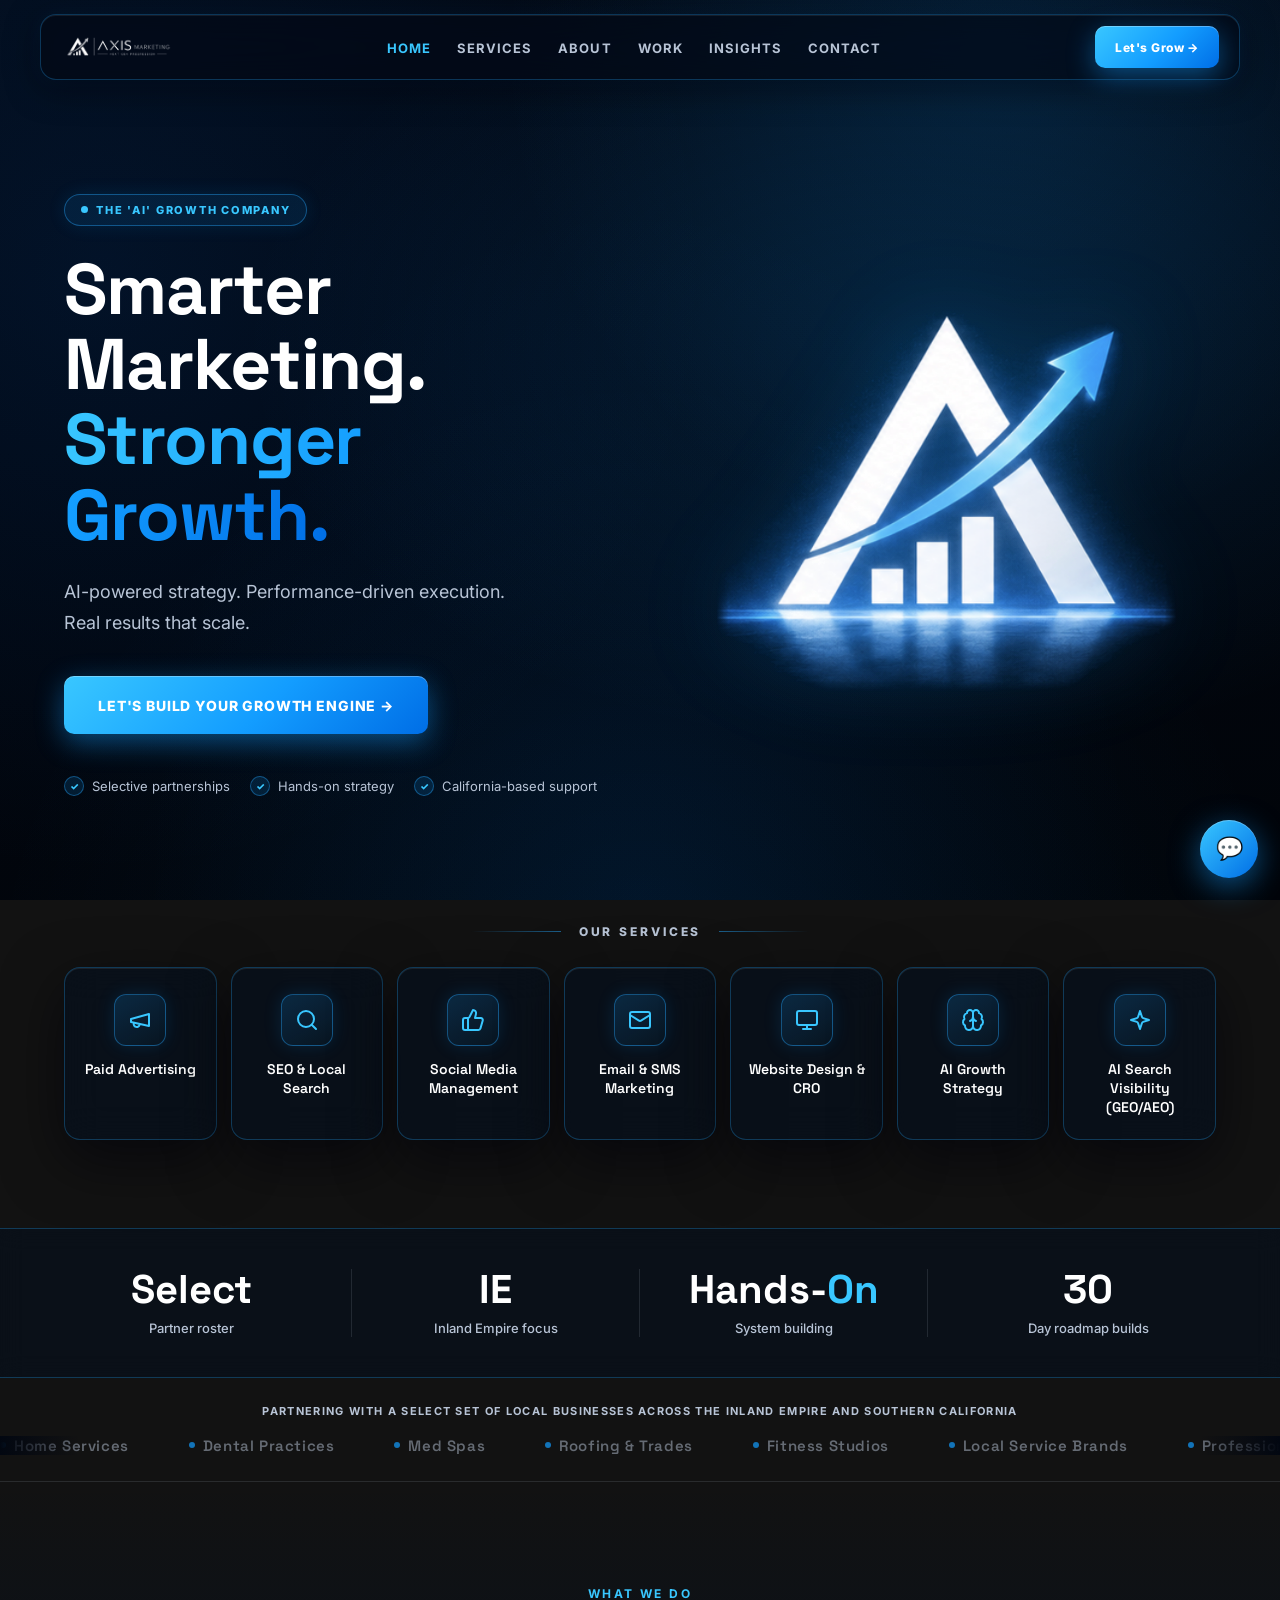
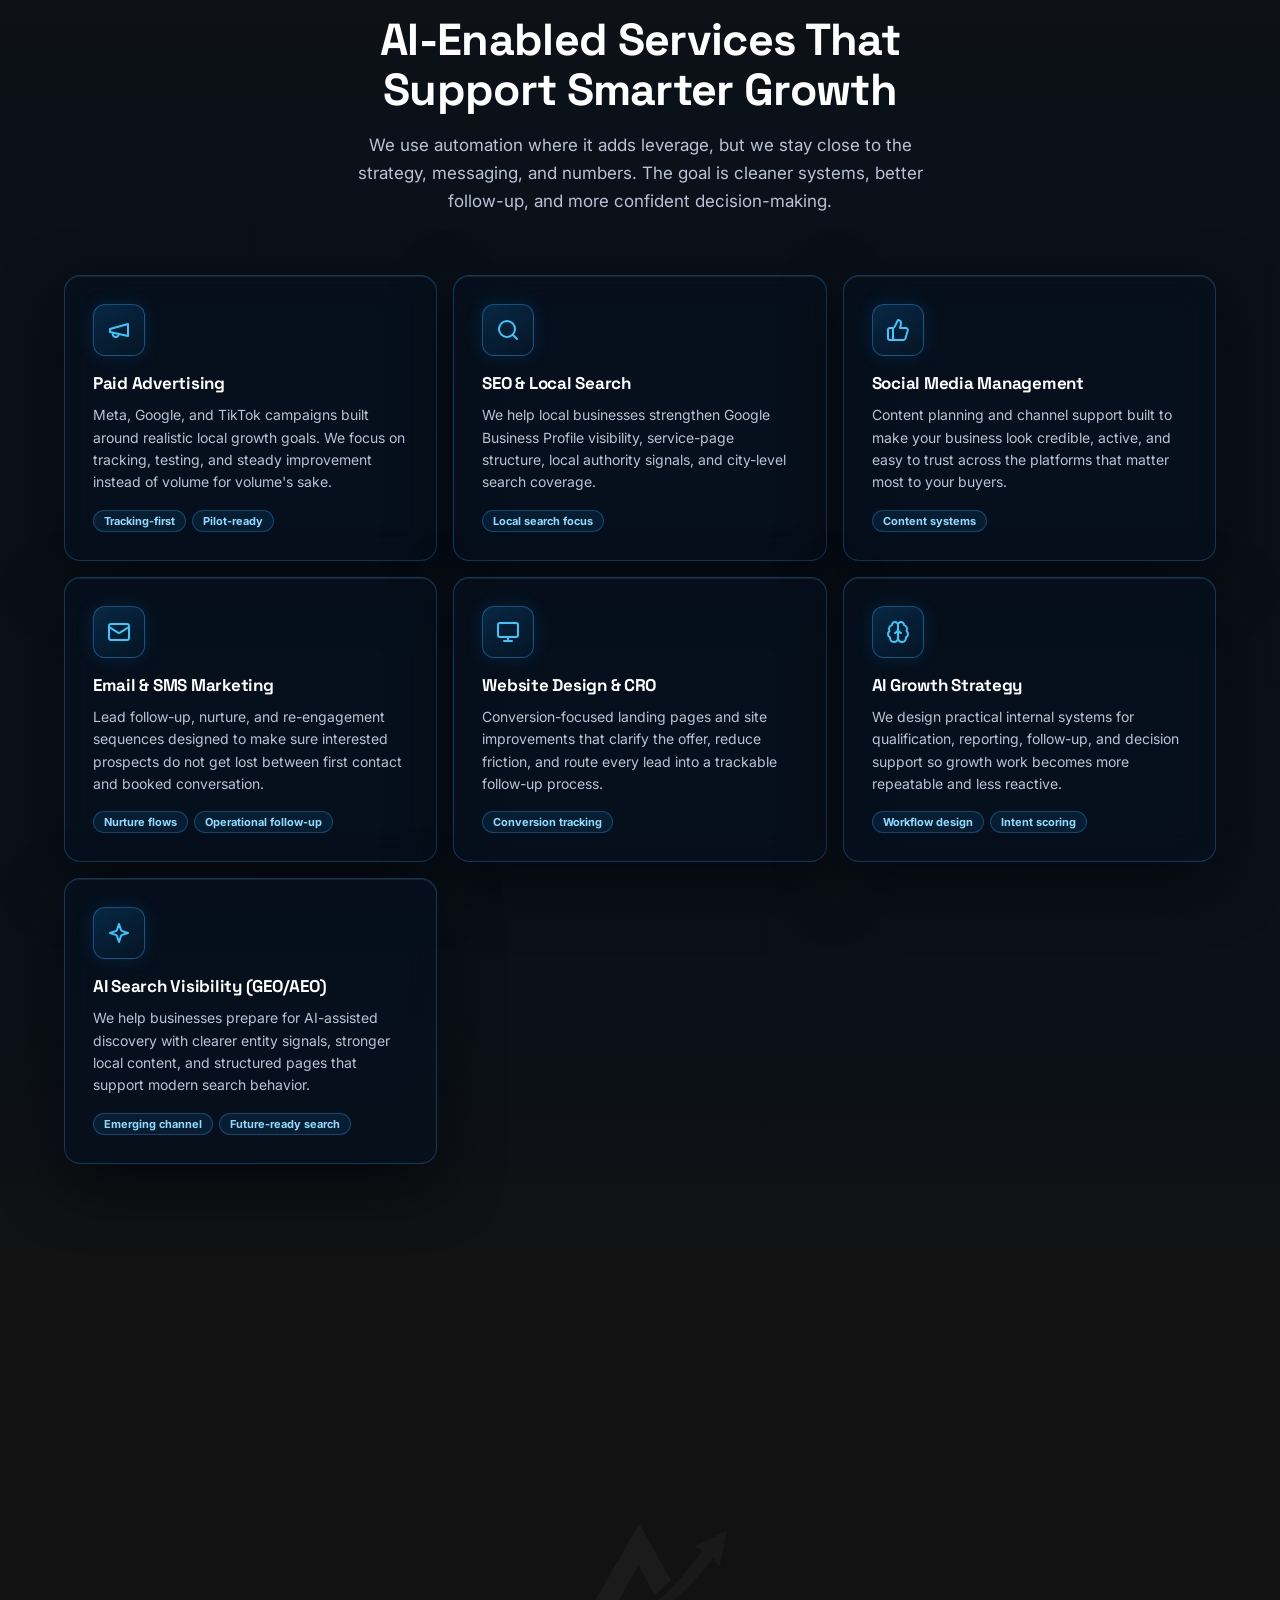
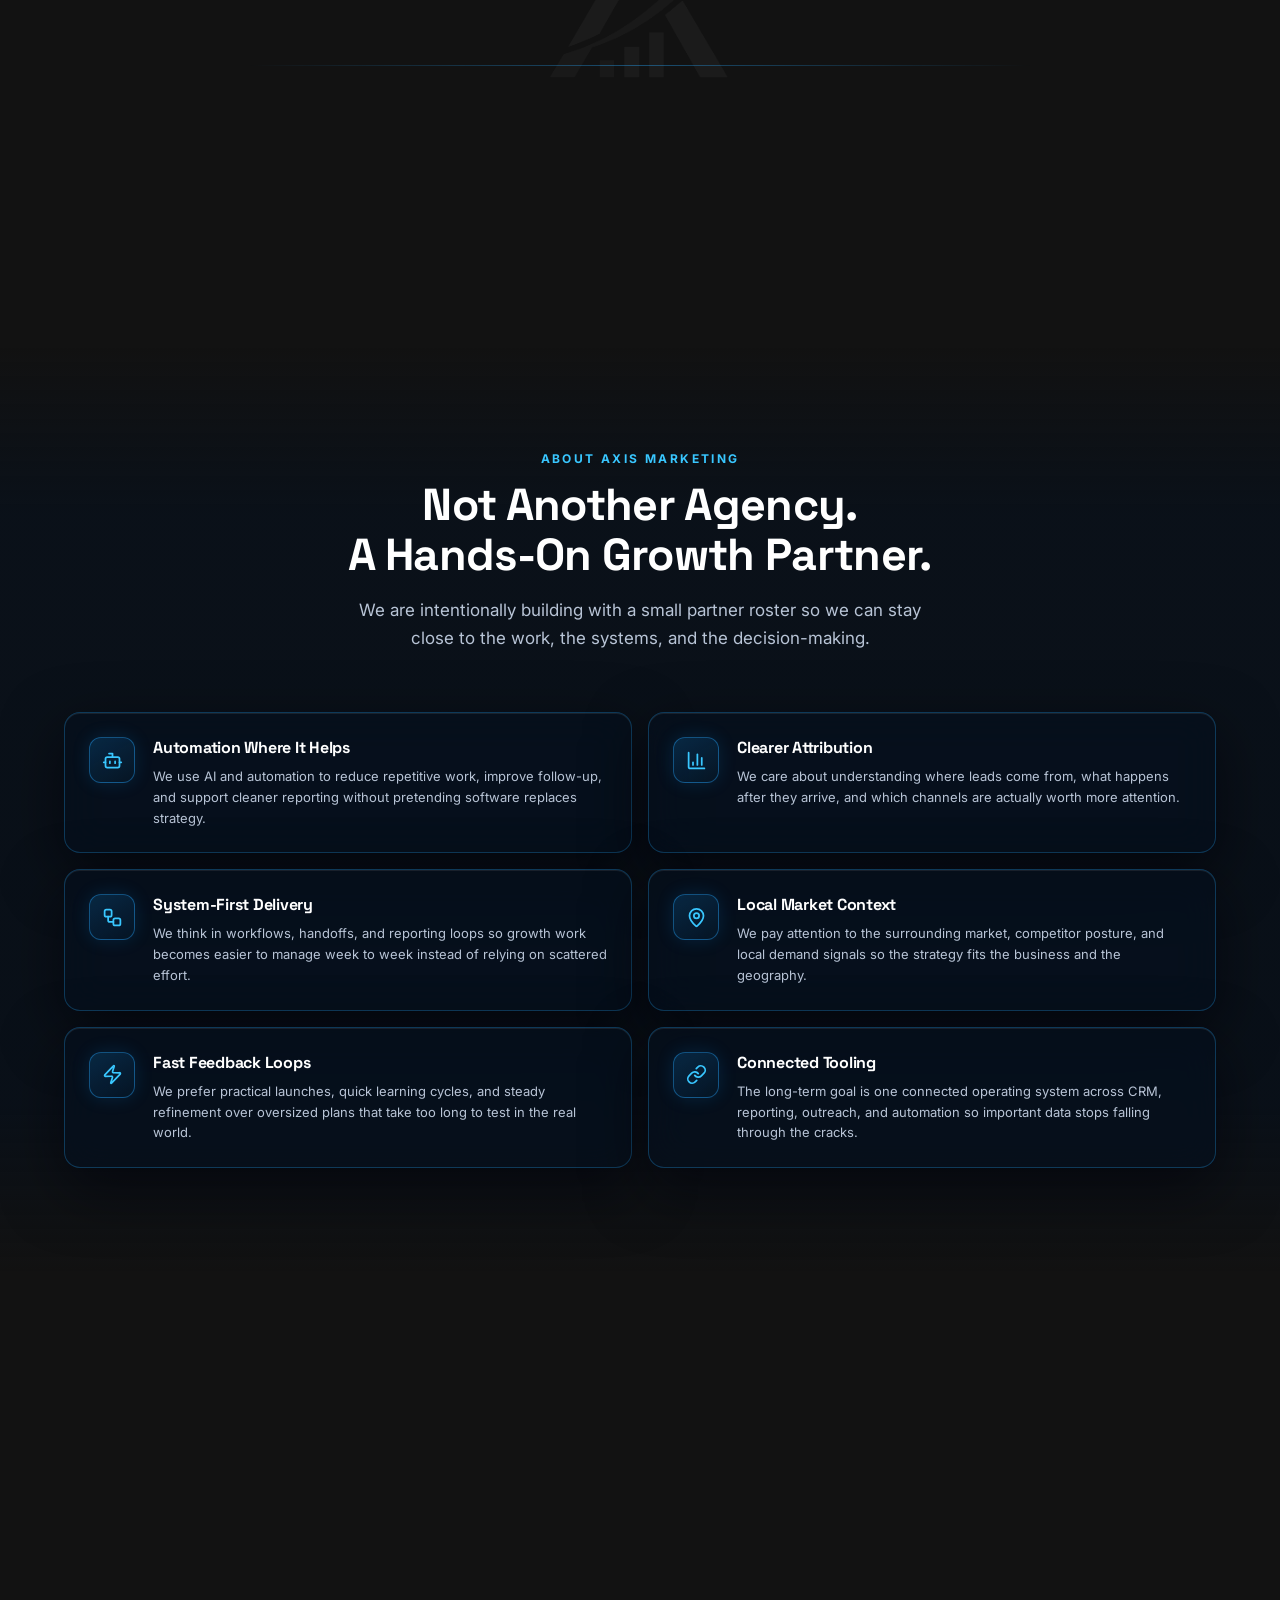
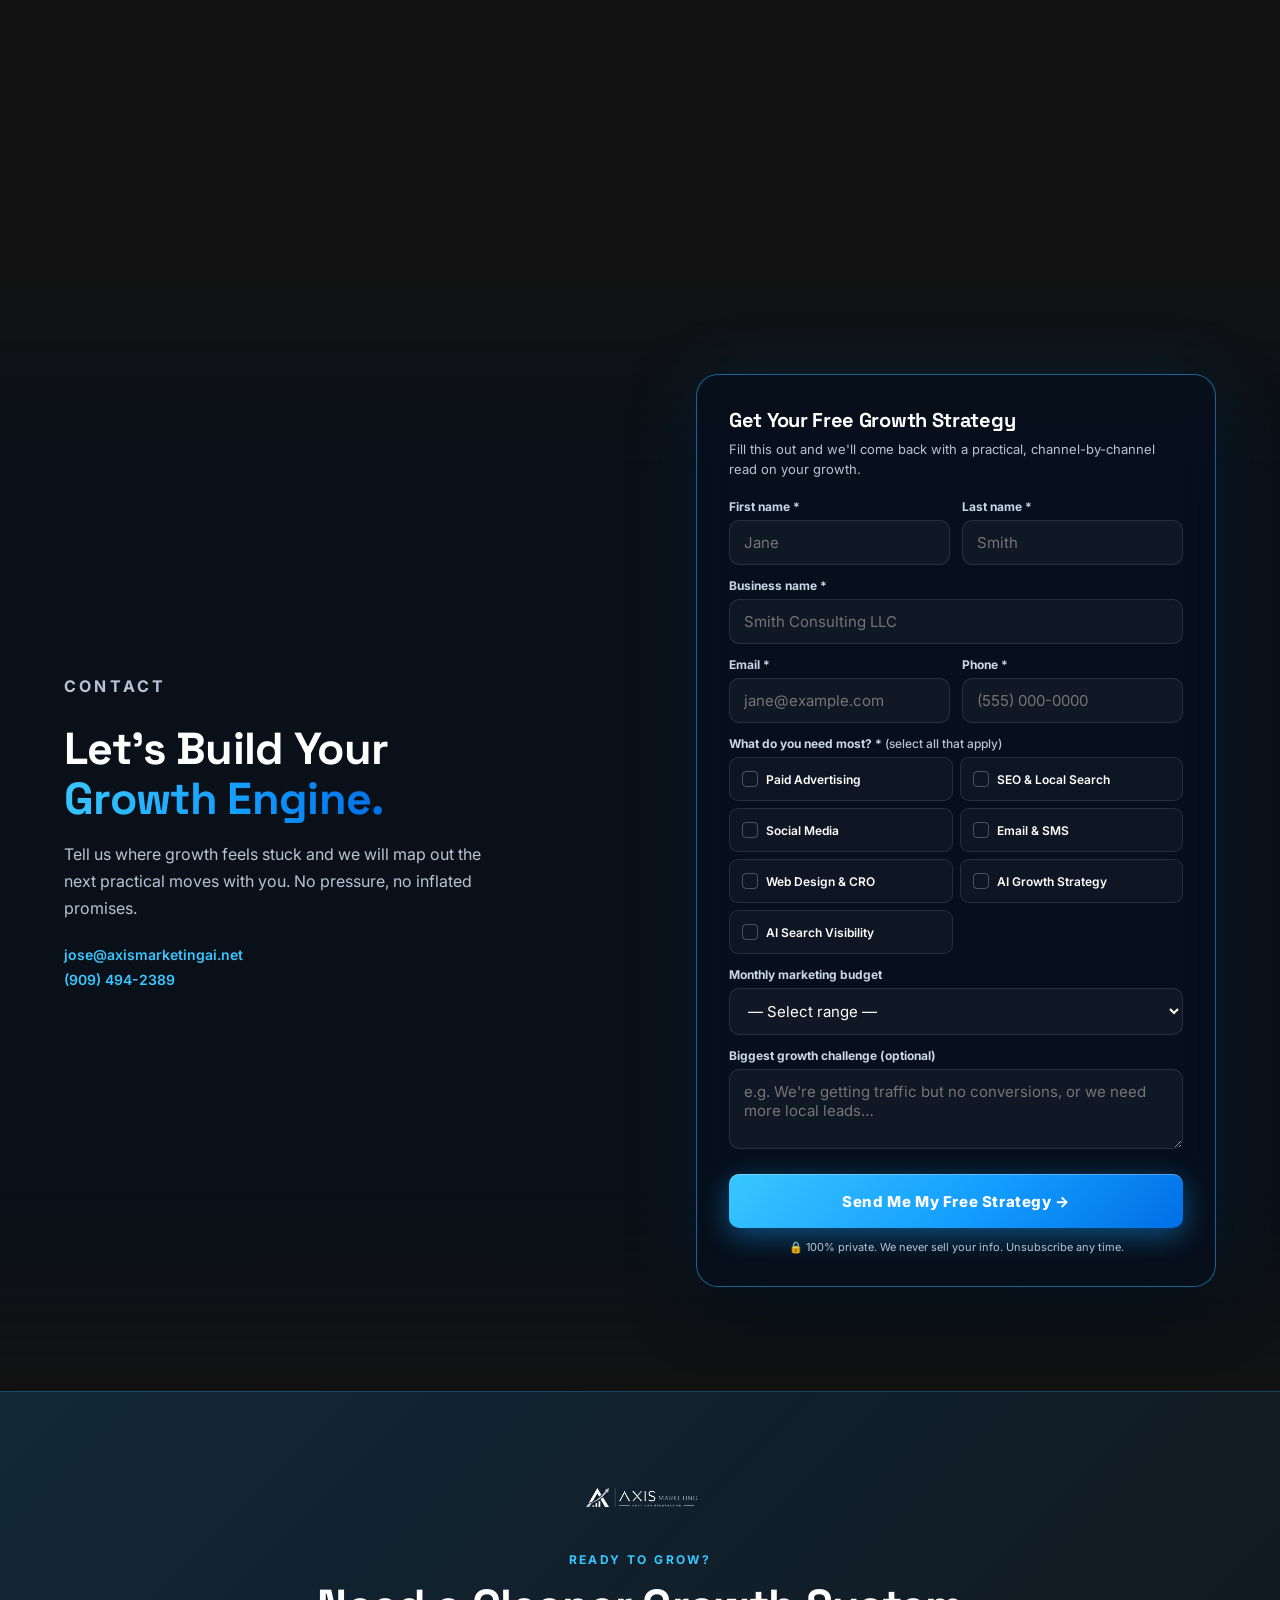
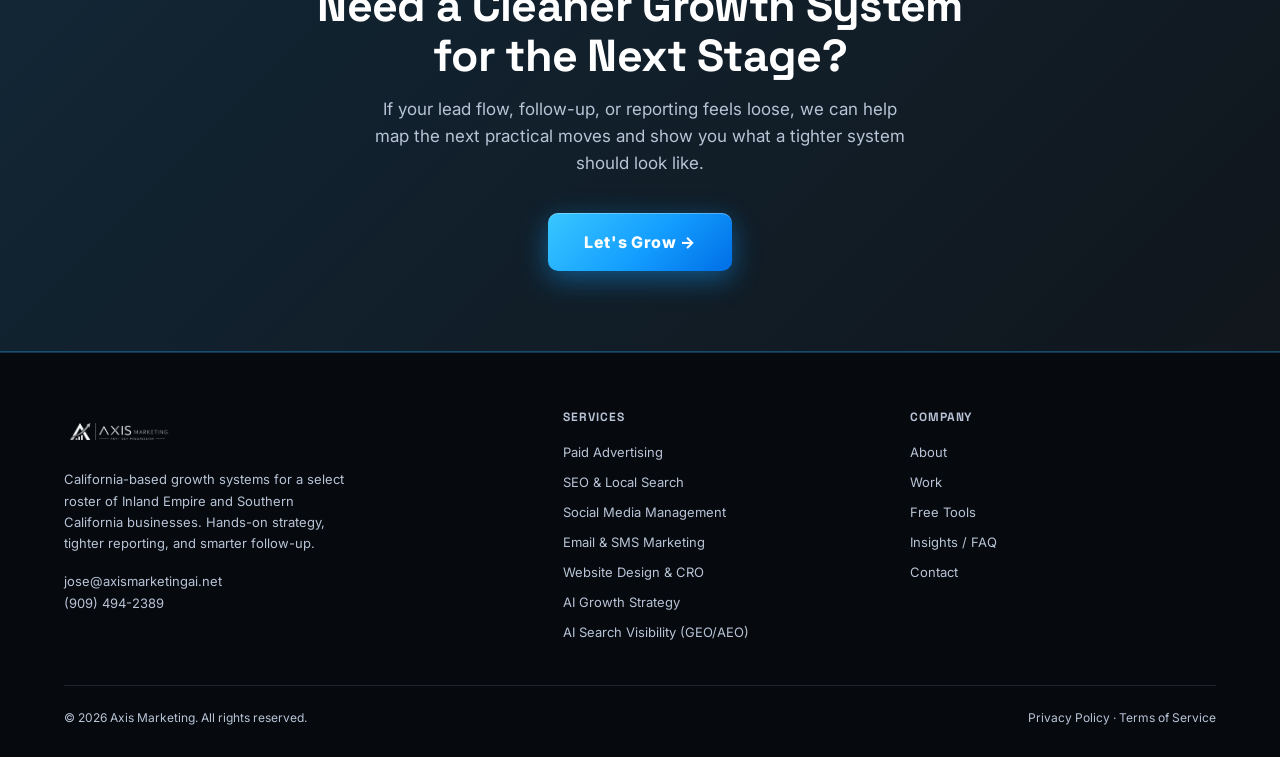
==== index.html @ 1a7ec7c1 "Hero: replace CSS-composited visual with real brand growth render - New assets/axis-hero-visual.png " ====
<!doctype html>
<html lang="en">
<head>
  <meta charset="utf-8" />
  <meta name="viewport" content="width=device-width, initial-scale=1" />
  <title>Axis Marketing | Smarter Marketing. Stronger Growth.</title>
  <meta name="description" content="Axis Marketing — AI-powered strategy and performance-driven execution for Inland Empire and Southern California businesses. Paid ads, local search, websites, automation, and AI search visibility." />
  <link rel="icon" type="image/png" href="assets/axis-icon-logo.png" />
  <meta property="og:title" content="Axis Marketing | Smarter Marketing. Stronger Growth." />
  <meta property="og:description" content="AI-powered strategy. Performance-driven execution. Real results that scale." />
  <meta property="og:type" content="website" />
  <meta property="og:image" content="assets/axis-main-logo.png" />
  <meta name="twitter:card" content="summary" />
  <meta name="twitter:title" content="Axis Marketing | Smarter Marketing. Stronger Growth." />
  <meta name="twitter:description" content="AI-powered strategy. Performance-driven execution. Real results that scale." />
  <meta name="robots" content="index, follow" />
  <link rel="preconnect" href="https://fonts.googleapis.com" />
  <link rel="preconnect" href="https://fonts.gstatic.com" crossorigin />
  <link href="https://fonts.googleapis.com/css2?family=Inter:wght@400;500;600;700;800&family=JetBrains+Mono:wght@500;700&family=Space+Grotesk:wght@500;600;700&display=swap" rel="stylesheet" />
  <link rel="stylesheet" href="styles.css" />
  <style>
    /* ── Homepage-specific styles ── */

    /* Hero */
    .hero { align-items: center; display: flex; min-height: 100vh; overflow: hidden; padding: 150px 0 60px; }
    .hero-bg { inset: 0; pointer-events: none; position: absolute; z-index: 0; }
    .hero-bg::before {
      background: radial-gradient(ellipse at 72% 38%, rgba(19,157,255,0.14) 0%, transparent 52%);
      content: ""; inset: 0; position: absolute;
    }
    .hero-bg::after {
      background: radial-gradient(ellipse at 50% 100%, rgba(0,110,230,0.08) 0%, transparent 55%);
      content: ""; inset: 0; position: absolute;
    }
    .hero-grid {
      align-items: center; display: grid; gap: 48px;
      grid-template-columns: 1.05fr 1fr; position: relative; z-index: 1;
    }
    .hero-badge {
      align-items: center; display: inline-flex; gap: 8px;
      background: rgba(19,157,255,0.1); border: 1px solid rgba(38,169,255,0.4);
      border-radius: 999px; color: var(--accent-bright);
      font-size: 11px; font-weight: 800; letter-spacing: 0.16em; text-transform: uppercase;
      margin-bottom: 26px; padding: 8px 16px;
      box-shadow: 0 0 18px rgba(19,157,255,0.12);
    }
    .hero-badge-dot { animation: blink 2s ease-in-out infinite; background: var(--accent-bright); border-radius: 50%; height: 7px; width: 7px; }
    .hero h1 { margin-bottom: 24px; }
    .hero-sub { color: var(--muted); font-size: 18px; line-height: 1.7; margin-bottom: 38px; max-width: 480px; }
    .hero-actions { align-items: center; display: flex; flex-wrap: wrap; gap: 14px; }
    .hero-actions .btn-primary { font-size: 14px; letter-spacing: 0.06em; min-height: 58px; padding: 0 34px; text-transform: uppercase; }
    .hero-trust { align-items: center; display: flex; flex-wrap: wrap; gap: 20px; margin-top: 42px; }
    .trust-item { align-items: center; color: var(--muted); display: flex; font-size: 13px; gap: 8px; }
    .trust-check {
      align-items: center; display: flex; justify-content: center;
      background: rgba(19,157,255,0.14); border: 1px solid rgba(38,169,255,0.4);
      border-radius: 50%; color: var(--accent-bright); font-size: 10px; font-weight: 800;
      height: 20px; width: 20px;
    }

    /* ── Hero growth visual — brand render ── */
    .growth-visual { align-items: center; display: flex; justify-content: center; min-height: 480px; position: relative; }
    .gv-render {
      position: relative; width: clamp(300px, 36vw, 540px); z-index: 2;
      filter: drop-shadow(0 0 46px rgba(19,157,255,0.3));
    }

    /* ── Services row (mockup, under hero) ── */
    .services-row-wrap { padding: 24px 0 88px; position: relative; z-index: 2; }
    .services-row-label {
      align-items: center; color: var(--muted); display: flex; gap: 18px;
      font-size: 12px; font-weight: 800; justify-content: center;
      letter-spacing: 0.24em; margin-bottom: 28px; text-transform: uppercase;
    }
    .services-row-label::before, .services-row-label::after {
      background: linear-gradient(90deg, transparent, rgba(38,169,255,0.5));
      content: ""; flex: 0 0 90px; height: 1px;
    }
    .services-row-label::after { background: linear-gradient(90deg, rgba(38,169,255,0.5), transparent); }
    .services-row { display: grid; gap: 14px; grid-template-columns: repeat(7, 1fr); }
    .service-tile {
      align-items: center; display: flex; flex-direction: column; gap: 14px; justify-content: flex-start;
      padding: 26px 12px 22px; text-align: center;
    }
    .service-tile .icon-chip { margin-bottom: 0; }
    .service-tile span { font-family: var(--font-head); font-size: 14px; font-weight: 600; line-height: 1.35; }

    /* Stats bar */
    .stats-bar {
      background: rgba(6,16,29,0.6);
      border-top: 1px solid var(--glass-border);
      border-bottom: 1px solid var(--glass-border);
      -webkit-backdrop-filter: blur(12px); backdrop-filter: blur(12px);
      padding: 40px 0;
    }
    .stats-grid { display: grid; grid-template-columns: repeat(4, 1fr); }
    .stat-item { border-right: 1px solid var(--line); padding: 0 32px; text-align: center; }
    .stat-item:first-child { padding-left: 0; }
    .stat-item:last-child  { border-right: none; padding-right: 0; }
    .stat-number {
      color: var(--text); display: block;
      font-family: var(--font-head); font-size: clamp(26px, 3.6vw, 40px); font-weight: 700;
      line-height: 1.05; margin-bottom: 6px;
    }
    .stat-number span { color: var(--accent-bright); }
    .stat-label { color: var(--muted); font-size: 13px; font-weight: 500; }

    /* Industries strip */
    .logo-strip { border-bottom: 1px solid var(--line); overflow: hidden; padding: 26px 0; }
    .logo-strip-label {
      color: var(--muted); font-size: 11px; font-weight: 700;
      letter-spacing: 0.12em; margin-bottom: 18px; text-align: center; text-transform: uppercase;
    }
    .logo-track-wrap { overflow: hidden; position: relative; }
    .logo-track-wrap::before, .logo-track-wrap::after {
      content: ""; height: 100%; pointer-events: none; position: absolute; top: 0; width: 80px; z-index: 2;
    }
    .logo-track-wrap::before { background: linear-gradient(to right, var(--bg-main) 0%, transparent); left: 0; }
    .logo-track-wrap::after  { background: linear-gradient(to left, var(--bg-main) 0%, transparent); right: 0; }
    .logo-track { animation: scrollLogos 30s linear infinite; display: flex; gap: 60px; width: max-content; }
    .logo-track:hover { animation-play-state: paused; }
    .logo-item {
      align-items: center; color: rgba(184,196,214,0.5); display: flex;
      font-family: var(--font-head); font-size: 15px; font-weight: 600;
      gap: 8px; letter-spacing: 0.04em; white-space: nowrap;
    }
    .logo-item .logo-dot { background: var(--accent); border-radius: 50%; height: 6px; opacity: 0.7; width: 6px; }
    @keyframes scrollLogos { from { transform: translateX(0); } to { transform: translateX(-50%); } }

    /* Detailed services */
    .services-grid { display: grid; gap: 16px; grid-template-columns: repeat(3, 1fr); }
    .service-card { padding: 28px; }
    .service-card h3 { font-size: 17px; margin-bottom: 10px; }
    .service-card p  { color: var(--muted); font-size: 14px; line-height: 1.6; }
    .service-results { align-items: center; display: flex; flex-wrap: wrap; gap: 6px; margin-top: 16px; }
    .result-pill {
      background: rgba(19,157,255,0.1); border: 1px solid rgba(38,169,255,0.3);
      border-radius: 999px; color: var(--accent-pale); font-size: 11px; font-weight: 700; padding: 3px 10px;
    }

    /* Steps */
    .steps-mark-bg {
      left: 50%; opacity: 0.04; pointer-events: none; position: absolute; top: 50%;
      transform: translate(-50%, -50%); width: clamp(200px, 22vw, 320px); z-index: 0;
    }
    .steps-grid { display: grid; grid-template-columns: repeat(3, 1fr); position: relative; }
    .steps-grid::before {
      background: linear-gradient(90deg, transparent, rgba(38,169,255,0.4), transparent);
      content: ""; height: 1px; left: 16%; position: absolute; right: 16%; top: 32px;
    }
    .step { padding: 0 32px; text-align: center; }
    .step-number {
      align-items: center; display: inline-flex; justify-content: center;
      background: linear-gradient(135deg, var(--accent-bright), var(--accent-deep));
      border-radius: 50%; color: #fff;
      font-family: var(--font-head); font-size: 20px; font-weight: 700;
      box-shadow: 0 8px 26px rgba(19,157,255,0.45);
      height: 64px; margin-bottom: 20px; position: relative; width: 64px; z-index: 1;
    }
    .step h3 { font-size: 18px; margin-bottom: 10px; }
    .step p  { color: var(--muted); font-size: 14px; line-height: 1.65; }

    /* Why */
    .why-grid { display: grid; gap: 16px; grid-template-columns: repeat(2, 1fr); }
    .why-card { align-items: flex-start; display: flex; gap: 18px; padding: 24px; }
    .why-card .icon-chip { height: 46px; margin-bottom: 0; width: 46px; }
    .why-card .icon-chip svg { height: 21px; width: 21px; }
    .why-card h3 { font-size: 16px; }
    .why-card p  { color: var(--muted); font-size: 13px; line-height: 1.6; }

    /* How we partner */
    .reviews-grid { display: grid; gap: 16px; grid-template-columns: repeat(3, 1fr); }
    .review-card { display: flex; flex-direction: column; padding: 26px; }
    .review-card > p { color: #D8E6F5; flex: 1; font-size: 14px; font-style: italic; line-height: 1.65; margin-bottom: 18px; }
    .reviewer { align-items: center; display: flex; gap: 12px; }
    .reviewer strong { display: block; font-size: 13px; }
    .reviewer span   { color: var(--muted); font-size: 12px; }
    .result-badge {
      background: rgba(19,157,255,0.1); border: 1px solid rgba(38,169,255,0.3);
      border-radius: 999px; color: var(--accent-pale); font-size: 11px; font-weight: 700;
      margin-left: auto; padding: 3px 9px; white-space: nowrap;
    }

    /* Contact section */
    .contact-wrap { display: grid; gap: 48px; grid-template-columns: 1fr 520px; align-items: center; }
    .contact-copy h2 { margin-bottom: 16px; }
    .contact-copy p { color: var(--muted); font-size: 16px; line-height: 1.7; margin-bottom: 24px; max-width: 440px; }
    .contact-direct { display: grid; gap: 8px; }
    .contact-direct a { color: var(--accent-bright); font-size: 14px; font-weight: 600; }
    .contact-direct a:hover { text-decoration: underline; }
    .contact-form-card { border-color: var(--glass-border-hi); border-radius: var(--r-lg); box-shadow: 0 0 70px rgba(19,157,255,0.12), var(--shadow); padding: 32px; }
    .contact-form-card h3 { font-size: 20px; margin-bottom: 6px; }
    .contact-form-card > p { color: var(--muted); font-size: 13px; line-height: 1.55; margin-bottom: 20px; }
    .contact-form-card .btn-primary { font-size: 15px; margin-top: 8px; min-height: 54px; width: 100%; }
    .form-success { align-items: center; display: none; flex-direction: column; gap: 12px; padding: 20px 0; text-align: center; }
    .form-success h3 { font-size: 20px; }
    .form-success p  { color: var(--muted); font-size: 14px; line-height: 1.55; }
    .form-success .icon-chip { margin: 0 auto; }
    .privacy-note { color: var(--muted); font-size: 11px; margin-top: 12px; text-align: center; }

    .section-logo-row { align-items: center; display: flex; gap: 14px; justify-content: center; margin-bottom: 18px; }
    .section-mark { border-radius: 10px; height: 42px; opacity: 0.9; width: 42px; }

    @media (max-width: 1100px) {
      .hero-grid { gap: 32px; }
      .services-row { grid-template-columns: repeat(4, 1fr); }
      .contact-wrap { grid-template-columns: 1fr 460px; }
    }
    @media (max-width: 900px) {
      .hero { padding-top: 130px; }
      .hero-grid { grid-template-columns: 1fr; }
      .growth-visual { min-height: 340px; }
      .gv-render { width: min(420px, 82vw); }
      .services-row { grid-template-columns: repeat(3, 1fr); }
      .services-grid { grid-template-columns: 1fr 1fr; }
      .steps-grid { gap: 40px; grid-template-columns: 1fr; }
      .steps-grid::before { display: none; }
      .why-grid, .reviews-grid { grid-template-columns: 1fr; }
      .stats-grid { gap: 24px; grid-template-columns: repeat(2, 1fr); }
      .stat-item { border-right: none; padding: 0; }
      .contact-wrap { grid-template-columns: 1fr; }
    }
    @media (max-width: 600px) {
      .hero { padding: 116px 0 32px; }
      .services-row { grid-template-columns: 1fr 1fr; }
      .services-grid { grid-template-columns: 1fr; }
      .stats-grid { grid-template-columns: 1fr 1fr; }
      .hero-trust { gap: 12px; }
      .step { padding: 0 12px; }
      .contact-form-card { padding: 22px 16px; }
      .gv-render { width: min(340px, 88vw); }
      .growth-visual { min-height: 280px; }
    }
    @media (max-width: 400px) {
      .hero-badge { font-size: 9px; padding: 6px 10px; }
      .hero-actions { flex-direction: column; }
      .hero-actions .btn-primary, .hero-actions .btn-ghost { justify-content: center; width: 100%; }
      .stats-grid { grid-template-columns: 1fr; }
      .stat-item { text-align: left; }
      .services-row { grid-template-columns: 1fr; }
    }
  </style>
</head>
<body>
  <!-- SVG icon set -->
  <svg xmlns="http://www.w3.org/2000/svg" style="display:none">
    <symbol id="i-megaphone" viewBox="0 0 24 24" fill="none" stroke="currentColor" stroke-width="2" stroke-linecap="round" stroke-linejoin="round"><path d="m3 11 18-5v12L3 14v-3z"/><path d="M11.6 16.8a3 3 0 1 1-5.8-1.6"/></symbol>
    <symbol id="i-search" viewBox="0 0 24 24" fill="none" stroke="currentColor" stroke-width="2" stroke-linecap="round" stroke-linejoin="round"><circle cx="11" cy="11" r="8"/><path d="m21 21-4.3-4.3"/></symbol>
    <symbol id="i-thumbs" viewBox="0 0 24 24" fill="none" stroke="currentColor" stroke-width="2" stroke-linecap="round" stroke-linejoin="round"><path d="M7 10v12"/><path d="M15 5.88 14 10h5.83a2 2 0 0 1 1.92 2.56l-2.33 8A2 2 0 0 1 17.5 22H4a2 2 0 0 1-2-2v-8a2 2 0 0 1 2-2h2.76a2 2 0 0 0 1.79-1.11L12 2a3.13 3.13 0 0 1 3 3.88Z"/></symbol>
    <symbol id="i-mail" viewBox="0 0 24 24" fill="none" stroke="currentColor" stroke-width="2" stroke-linecap="round" stroke-linejoin="round"><rect width="20" height="16" x="2" y="4" rx="2"/><path d="m22 7-8.97 5.7a1.94 1.94 0 0 1-2.06 0L2 7"/></symbol>
    <symbol id="i-monitor" viewBox="0 0 24 24" fill="none" stroke="currentColor" stroke-width="2" stroke-linecap="round" stroke-linejoin="round"><rect width="20" height="14" x="2" y="3" rx="2"/><line x1="8" x2="16" y1="21" y2="21"/><line x1="12" x2="12" y1="17" y2="21"/></symbol>
    <symbol id="i-brain" viewBox="0 0 24 24" fill="none" stroke="currentColor" stroke-width="2" stroke-linecap="round" stroke-linejoin="round"><path d="M12 5a3 3 0 1 0-5.997.125 4 4 0 0 0-2.526 5.77 4 4 0 0 0 .556 6.588A4 4 0 1 0 12 18Z"/><path d="M12 5a3 3 0 1 1 5.997.125 4 4 0 0 1 2.526 5.77 4 4 0 0 1-.556 6.588A4 4 0 1 1 12 18Z"/><path d="M15 13a4.5 4.5 0 0 1-3-4 4.5 4.5 0 0 1-3 4"/></symbol>
    <symbol id="i-sparkles" viewBox="0 0 24 24" fill="none" stroke="currentColor" stroke-width="2" stroke-linecap="round" stroke-linejoin="round"><path d="m12 3-1.9 5.8a2 2 0 0 1-1.287 1.288L3 12l5.8 1.9a2 2 0 0 1 1.288 1.287L12 21l1.9-5.8a2 2 0 0 1 1.287-1.288L21 12l-5.8-1.9a2 2 0 0 1-1.288-1.287Z"/></symbol>
    <symbol id="i-bot" viewBox="0 0 24 24" fill="none" stroke="currentColor" stroke-width="2" stroke-linecap="round" stroke-linejoin="round"><path d="M12 8V4H8"/><rect width="16" height="12" x="4" y="8" rx="2"/><path d="M2 14h2"/><path d="M20 14h2"/><path d="M15 13v2"/><path d="M9 13v2"/></symbol>
    <symbol id="i-chart" viewBox="0 0 24 24" fill="none" stroke="currentColor" stroke-width="2" stroke-linecap="round" stroke-linejoin="round"><path d="M3 3v16a2 2 0 0 0 2 2h16"/><path d="M18 17V9"/><path d="M13 17V5"/><path d="M8 17v-3"/></symbol>
    <symbol id="i-workflow" viewBox="0 0 24 24" fill="none" stroke="currentColor" stroke-width="2" stroke-linecap="round" stroke-linejoin="round"><rect width="8" height="8" x="3" y="3" rx="2"/><path d="M7 11v4a2 2 0 0 0 2 2h4"/><rect width="8" height="8" x="13" y="13" rx="2"/></symbol>
    <symbol id="i-mappin" viewBox="0 0 24 24" fill="none" stroke="currentColor" stroke-width="2" stroke-linecap="round" stroke-linejoin="round"><path d="M20 10c0 4.993-5.539 10.193-7.399 11.799a1 1 0 0 1-1.202 0C9.539 20.193 4 14.993 4 10a8 8 0 0 1 16 0"/><circle cx="12" cy="10" r="3"/></symbol>
    <symbol id="i-zap" viewBox="0 0 24 24" fill="none" stroke="currentColor" stroke-width="2" stroke-linecap="round" stroke-linejoin="round"><path d="M4 14a1 1 0 0 1-.78-1.63l9.9-10.2a.5.5 0 0 1 .86.46l-1.92 6.02A1 1 0 0 0 13 10h7a1 1 0 0 1 .78 1.63l-9.9 10.2a.5.5 0 0 1-.86-.46l1.92-6.02A1 1 0 0 0 11 14z"/></symbol>
    <symbol id="i-link" viewBox="0 0 24 24" fill="none" stroke="currentColor" stroke-width="2" stroke-linecap="round" stroke-linejoin="round"><path d="M10 13a5 5 0 0 0 7.54.54l3-3a5 5 0 0 0-7.07-7.07l-1.72 1.71"/><path d="M14 11a5 5 0 0 0-7.54-.54l-3 3a5 5 0 0 0 7.07 7.07l1.71-1.71"/></symbol>
    <symbol id="i-rocket" viewBox="0 0 24 24" fill="none" stroke="currentColor" stroke-width="2" stroke-linecap="round" stroke-linejoin="round"><path d="M4.5 16.5c-1.5 1.26-2 5-2 5s3.74-.5 5-2c.71-.84.7-2.13-.09-2.91a2.18 2.18 0 0 0-2.91-.09z"/><path d="m12 15-3-3a22 22 0 0 1 2-3.95A12.88 12.88 0 0 1 22 2c0 2.72-.78 7.5-6 11a22.35 22.35 0 0 1-4 2z"/><path d="M9 12H4s.55-3.03 2-4c1.62-1.08 5 0 5 0"/><path d="M12 15v5s3.03-.55 4-2c1.08-1.62 0-5 0-5"/></symbol>
  </svg>

  <!-- ── Navigation ── -->
  <nav class="nav">
    <div class="nav-inner">
      <a href="/" class="nav-logo">
        <img src="assets/axis-main-logo-white.png" alt="Axis Marketing" height="38" />
      </a>
      <ul class="nav-links">
        <li><a href="/" aria-current="page">Home</a></li>
        <li><a href="#services">Services</a></li>
        <li><a href="#about">About</a></li>
        <li><a href="#work">Work</a></li>
        <li><a href="faq.html">Insights</a></li>
        <li><a href="#contact">Contact</a></li>
      </ul>
      <a href="#contact" class="btn-primary nav-cta">Let's Grow →</a>
      <button class="nav-hamburger" id="navHamburger" aria-label="Open menu">
        <span></span><span></span><span></span>
      </button>
    </div>
  </nav>

  <!-- ── Mobile nav menu ── -->
  <div class="nav-mobile-menu" id="navMobileMenu">
    <ul>
      <li><a href="/">Home</a></li>
      <li><a href="#services">Services</a></li>
      <li><a href="#about">About</a></li>
      <li><a href="#work">Work</a></li>
      <li><a href="faq.html">Insights</a></li>
      <li><a href="#contact">Contact</a></li>
    </ul>
    <a href="#contact" class="btn-primary">Let's Grow →</a>
  </div>

  <!-- ── Hero ── -->
  <section class="hero" id="home">
    <div class="hero-bg"></div>
    <div class="container">
      <div class="hero-grid">

        <!-- Left: copy -->
        <div>
          <div class="hero-badge reveal">
            <span class="hero-badge-dot"></span>
            The 'AI' Growth Company
          </div>
          <h1 class="reveal reveal-d1">
            Smarter Marketing.<br>
            <span class="grad-text">Stronger Growth.</span>
          </h1>
          <p class="hero-sub reveal reveal-d2">
            AI-powered strategy. Performance-driven execution.<br>
            Real results that scale.
          </p>
          <div class="hero-actions reveal reveal-d3">
            <a href="#contact" class="btn-primary">Let's Build Your Growth Engine →</a>
          </div>
          <div class="hero-trust reveal reveal-d3">
            <div class="trust-item"><div class="trust-check">✓</div> Selective partnerships</div>
            <div class="trust-item"><div class="trust-check">✓</div> Hands-on strategy</div>
            <div class="trust-item"><div class="trust-check">✓</div> California-based support</div>
          </div>
        </div>

        <!-- Right: brand growth render -->
        <div class="growth-visual reveal reveal-d2" aria-hidden="true">
          <img src="assets/axis-hero-visual.png" alt="" class="gv-render" />
        </div>

      </div>
    </div>
  </section>

  <!-- ── Services row (mockup) ── -->
  <div class="services-row-wrap">
    <div class="container">
      <div class="services-row-label reveal">Our Services</div>
      <div class="services-row">
        <a href="#services" class="service-tile glass-card glass-lift reveal">
          <div class="icon-chip"><svg><use href="#i-megaphone"/></svg></div>
          <span>Paid Advertising</span>
        </a>
        <a href="#services" class="service-tile glass-card glass-lift reveal reveal-d1">
          <div class="icon-chip"><svg><use href="#i-search"/></svg></div>
          <span>SEO &amp; Local Search</span>
        </a>
        <a href="#services" class="service-tile glass-card glass-lift reveal reveal-d1">
          <div class="icon-chip"><svg><use href="#i-thumbs"/></svg></div>
          <span>Social Media Management</span>
        </a>
        <a href="#services" class="service-tile glass-card glass-lift reveal reveal-d2">
          <div class="icon-chip"><svg><use href="#i-mail"/></svg></div>
          <span>Email &amp; SMS Marketing</span>
        </a>
        <a href="#services" class="service-tile glass-card glass-lift reveal reveal-d2">
          <div class="icon-chip"><svg><use href="#i-monitor"/></svg></div>
          <span>Website Design &amp; CRO</span>
        </a>
        <a href="#services" class="service-tile glass-card glass-lift reveal reveal-d3">
          <div class="icon-chip"><svg><use href="#i-brain"/></svg></div>
          <span>AI Growth Strategy</span>
        </a>
        <a href="#services" class="service-tile glass-card glass-lift reveal reveal-d3">
          <div class="icon-chip"><svg><use href="#i-sparkles"/></svg></div>
          <span>AI Search Visibility (GEO/AEO)</span>
        </a>
      </div>
    </div>
  </div>

  <!-- ── Stats bar ── -->
  <div class="stats-bar">
    <div class="container">
      <div class="stats-grid">
        <div class="stat-item">
          <span class="stat-number">Select</span>
          <span class="stat-label">Partner roster</span>
        </div>
        <div class="stat-item">
          <span class="stat-number">IE</span>
          <span class="stat-label">Inland Empire focus</span>
        </div>
        <div class="stat-item">
          <span class="stat-number">Hands-<span>On</span></span>
          <span class="stat-label">System building</span>
        </div>
        <div class="stat-item">
          <span class="stat-number">30</span>
          <span class="stat-label">Day roadmap builds</span>
        </div>
      </div>
    </div>
  </div>

  <!-- ── Industries strip ── -->
  <div class="logo-strip">
    <div class="container">
      <p class="logo-strip-label">Partnering with a select set of local businesses across the Inland Empire and Southern California</p>
    </div>
    <div class="logo-track-wrap">
      <div class="logo-track" id="logoTrack">
        <span class="logo-item"><span class="logo-dot"></span>Home Services</span>
        <span class="logo-item"><span class="logo-dot"></span>Dental Practices</span>
        <span class="logo-item"><span class="logo-dot"></span>Med Spas</span>
        <span class="logo-item"><span class="logo-dot"></span>Roofing &amp; Trades</span>
        <span class="logo-item"><span class="logo-dot"></span>Fitness Studios</span>
        <span class="logo-item"><span class="logo-dot"></span>Local Service Brands</span>
        <span class="logo-item"><span class="logo-dot"></span>Professional Services</span>
        <span class="logo-item"><span class="logo-dot"></span>Appointment-Based Businesses</span>
        <span class="logo-item"><span class="logo-dot"></span>Founder-Led Teams</span>
        <span class="logo-item"><span class="logo-dot"></span>Inland Empire Operators</span>
        <!-- duplicated for seamless scroll -->
        <span class="logo-item"><span class="logo-dot"></span>Home Services</span>
        <span class="logo-item"><span class="logo-dot"></span>Dental Practices</span>
        <span class="logo-item"><span class="logo-dot"></span>Med Spas</span>
        <span class="logo-item"><span class="logo-dot"></span>Roofing &amp; Trades</span>
        <span class="logo-item"><span class="logo-dot"></span>Fitness Studios</span>
        <span class="logo-item"><span class="logo-dot"></span>Local Service Brands</span>
        <span class="logo-item"><span class="logo-dot"></span>Professional Services</span>
        <span class="logo-item"><span class="logo-dot"></span>Appointment-Based Businesses</span>
        <span class="logo-item"><span class="logo-dot"></span>Founder-Led Teams</span>
        <span class="logo-item"><span class="logo-dot"></span>Inland Empire Operators</span>
      </div>
    </div>
  </div>

  <!-- ── Services (detail) ── -->
  <section class="section-pad section-tint" id="services">
    <div class="container">
      <div class="section-header reveal">
        <p class="eyebrow">What we do</p>
        <h2>AI-Enabled Services That<br>Support Smarter Growth</h2>
        <p>We use automation where it adds leverage, but we stay close to the strategy, messaging, and numbers. The goal is cleaner systems, better follow-up, and more confident decision-making.</p>
      </div>
      <div class="services-grid">
        <div class="service-card glass-card glass-lift reveal">
          <div class="icon-chip"><svg><use href="#i-megaphone"/></svg></div>
          <h3>Paid Advertising</h3>
          <p>Meta, Google, and TikTok campaigns built around realistic local growth goals. We focus on tracking, testing, and steady improvement instead of volume for volume's sake.</p>
          <div class="service-results">
            <span class="result-pill">Tracking-first</span>
            <span class="result-pill">Pilot-ready</span>
          </div>
        </div>
        <div class="service-card glass-card glass-lift reveal reveal-d1">
          <div class="icon-chip"><svg><use href="#i-search"/></svg></div>
          <h3>SEO &amp; Local Search</h3>
          <p>We help local businesses strengthen Google Business Profile visibility, service-page structure, local authority signals, and city-level search coverage.</p>
          <div class="service-results">
            <span class="result-pill">Local search focus</span>
          </div>
        </div>
        <div class="service-card glass-card glass-lift reveal reveal-d2">
          <div class="icon-chip"><svg><use href="#i-thumbs"/></svg></div>
          <h3>Social Media Management</h3>
          <p>Content planning and channel support built to make your business look credible, active, and easy to trust across the platforms that matter most to your buyers.</p>
          <div class="service-results">
            <span class="result-pill">Content systems</span>
          </div>
        </div>
        <div class="service-card glass-card glass-lift reveal">
          <div class="icon-chip"><svg><use href="#i-mail"/></svg></div>
          <h3>Email &amp; SMS Marketing</h3>
          <p>Lead follow-up, nurture, and re-engagement sequences designed to make sure interested prospects do not get lost between first contact and booked conversation.</p>
          <div class="service-results">
            <span class="result-pill">Nurture flows</span>
            <span class="result-pill">Operational follow-up</span>
          </div>
        </div>
        <div class="service-card glass-card glass-lift reveal reveal-d1">
          <div class="icon-chip"><svg><use href="#i-monitor"/></svg></div>
          <h3>Website Design &amp; CRO</h3>
          <p>Conversion-focused landing pages and site improvements that clarify the offer, reduce friction, and route every lead into a trackable follow-up process.</p>
          <div class="service-results">
            <span class="result-pill">Conversion tracking</span>
          </div>
        </div>
        <div class="service-card glass-card glass-lift reveal reveal-d2">
          <div class="icon-chip"><svg><use href="#i-brain"/></svg></div>
          <h3>AI Growth Strategy</h3>
          <p>We design practical internal systems for qualification, reporting, follow-up, and decision support so growth work becomes more repeatable and less reactive.</p>
          <div class="service-results">
            <span class="result-pill">Workflow design</span>
            <span class="result-pill">Intent scoring</span>
          </div>
        </div>
        <div class="service-card glass-card glass-lift reveal reveal-d1">
          <div class="icon-chip"><svg><use href="#i-sparkles"/></svg></div>
          <h3>AI Search Visibility (GEO/AEO)</h3>
          <p>We help businesses prepare for AI-assisted discovery with clearer entity signals, stronger local content, and structured pages that support modern search behavior.</p>
          <div class="service-results">
            <span class="result-pill">Emerging channel</span>
            <span class="result-pill">Future-ready search</span>
          </div>
        </div>
      </div>
    </div>
  </section>

  <!-- ── How it works / Approach ── -->
  <section class="section-pad" id="how-it-works">
    <img src="assets/axis-icon-logo-white.png" alt="" aria-hidden="true" class="steps-mark-bg" />
    <div class="container">
      <div class="section-header reveal">
        <p class="eyebrow">The process</p>
        <h2>From Audit to Execution<br>in Three Steps</h2>
        <p>We keep the process simple: understand the bottleneck, build the plan, then launch the systems that make follow-through easier.</p>
      </div>
      <div class="steps-grid">
        <div class="step reveal">
          <div class="step-number">1</div>
          <h3>Free Growth Audit</h3>
          <p>We review your current lead flow, visibility, follow-up, and offer clarity to identify the biggest operational and marketing gaps first.</p>
        </div>
        <div class="step reveal reveal-d1">
          <div class="step-number">2</div>
          <h3>Custom Growth Plan</h3>
          <p>You get a channel-by-channel plan, recommended priorities, and a practical roadmap matched to your budget, market, and capacity.</p>
        </div>
        <div class="step reveal reveal-d2">
          <div class="step-number">3</div>
          <h3>Launch &amp; Scale</h3>
          <p>We launch the work, tighten the reporting, and improve the system as the data comes in so your next decisions get clearer over time.</p>
        </div>
      </div>
    </div>
  </section>

  <!-- ── About / Why Axis Marketing ── -->
  <section class="section-pad section-tint" id="about">
    <div class="container">
      <div class="section-header reveal">
        <p class="eyebrow">About Axis Marketing</p>
        <h2>Not Another Agency.<br>A Hands-On Growth Partner.</h2>
        <p>We are intentionally building with a small partner roster so we can stay close to the work, the systems, and the decision-making.</p>
      </div>
      <div class="why-grid">
        <div class="why-card glass-card glass-lift reveal">
          <div class="icon-chip"><svg><use href="#i-bot"/></svg></div>
          <div>
            <h3>Automation Where It Helps</h3>
            <p>We use AI and automation to reduce repetitive work, improve follow-up, and support cleaner reporting without pretending software replaces strategy.</p>
          </div>
        </div>
        <div class="why-card glass-card glass-lift reveal reveal-d1">
          <div class="icon-chip"><svg><use href="#i-chart"/></svg></div>
          <div>
            <h3>Clearer Attribution</h3>
            <p>We care about understanding where leads come from, what happens after they arrive, and which channels are actually worth more attention.</p>
          </div>
        </div>
        <div class="why-card glass-card glass-lift reveal">
          <div class="icon-chip"><svg><use href="#i-workflow"/></svg></div>
          <div>
            <h3>System-First Delivery</h3>
            <p>We think in workflows, handoffs, and reporting loops so growth work becomes easier to manage week to week instead of relying on scattered effort.</p>
          </div>
        </div>
        <div class="why-card glass-card glass-lift reveal reveal-d1">
          <div class="icon-chip"><svg><use href="#i-mappin"/></svg></div>
          <div>
            <h3>Local Market Context</h3>
            <p>We pay attention to the surrounding market, competitor posture, and local demand signals so the strategy fits the business and the geography.</p>
          </div>
        </div>
        <div class="why-card glass-card glass-lift reveal">
          <div class="icon-chip"><svg><use href="#i-zap"/></svg></div>
          <div>
            <h3>Fast Feedback Loops</h3>
            <p>We prefer practical launches, quick learning cycles, and steady refinement over oversized plans that take too long to test in the real world.</p>
          </div>
        </div>
        <div class="why-card glass-card glass-lift reveal reveal-d1">
          <div class="icon-chip"><svg><use href="#i-link"/></svg></div>
          <div>
            <h3>Connected Tooling</h3>
            <p>The long-term goal is one connected operating system across CRM, reporting, outreach, and automation so important data stops falling through the cracks.</p>
          </div>
        </div>
      </div>
    </div>
  </section>

  <!-- ── Work / How we partner ── -->
  <section class="section-pad" id="work">
    <span id="results" style="position:absolute;top:0"></span>
    <div class="container">
      <div class="section-header reveal">
        <p class="eyebrow">How we partner</p>
        <h2>Built for a Select Roster.<br>Not a Volume Model.</h2>
      </div>
      <div class="reviews-grid">
        <div class="review-card glass-card glass-lift reveal">
          <p>"We are intentionally partnering with a small number of businesses while we tighten the playbook, prove the systems, and stay close to the work."</p>
          <div class="reviewer">
            <div>
              <strong>Select Partnerships</strong>
              <span>Current operating model</span>
            </div>
            <span class="result-badge">Hands-on</span>
          </div>
        </div>
        <div class="review-card glass-card glass-lift reveal reveal-d1">
          <p>"Our focus is building practical systems first: better intake, stronger visibility, cleaner reporting, and follow-up that does not depend on memory alone."</p>
          <div class="reviewer">
            <div>
              <strong>System-First Delivery</strong>
              <span>What clients can expect</span>
            </div>
            <span class="result-badge">CRM + Make</span>
          </div>
        </div>
        <div class="review-card glass-card glass-lift reveal reveal-d2">
          <p>"The near-term goal is to earn a reputation for thoughtful execution, honest communication, and a tighter operating system for Inland Empire businesses that want real partnership."</p>
          <div class="reviewer">
            <div>
              <strong>2026 Agency Goal</strong>
              <span>Quality over volume</span>
            </div>
            <span class="result-badge">Local focus</span>
          </div>
        </div>
      </div>
    </div>
  </section>

  <!-- ── Contact ── -->
  <section class="section-pad section-tint" id="contact">
    <div class="container">
      <div class="contact-wrap">
        <div class="contact-copy reveal">
          <p class="eyebrow">Contact</p>
          <h2>Let's Build Your<br><span class="grad-text">Growth Engine.</span></h2>
          <p>Tell us where growth feels stuck and we will map out the next practical moves with you. No pressure, no inflated promises.</p>
          <div class="contact-direct">
            <a href="mailto:jose@axismarketingai.net">jose@axismarketingai.net</a>
            <a href="tel:+19094942389">(909) 494-2389</a>
          </div>
        </div>

        <div class="contact-form-card glass-card reveal reveal-d1">
          <h3>Get Your Free Growth Strategy</h3>
          <p>Fill this out and we'll come back with a practical, channel-by-channel read on your growth.</p>

          <form id="leadForm" novalidate>
            <div class="form-row">
              <div class="form-group">
                <label for="firstName">First name *</label>
                <input id="firstName" type="text" autocomplete="given-name" placeholder="Jane" required />
              </div>
              <div class="form-group">
                <label for="lastName">Last name *</label>
                <input id="lastName" type="text" autocomplete="family-name" placeholder="Smith" required />
              </div>
            </div>
            <div class="form-group">
              <label for="company">Business name *</label>
              <input id="company" type="text" autocomplete="organization" placeholder="Smith Consulting LLC" required />
            </div>
            <div class="form-row">
              <div class="form-group">
                <label for="email">Email *</label>
                <input id="email" type="email" autocomplete="email" placeholder="jane@example.com" required />
              </div>
              <div class="form-group">
                <label for="phone">Phone *</label>
                <input id="phone" type="tel" autocomplete="tel" placeholder="(555) 000-0000" required />
              </div>
            </div>

            <!-- Multi-select service checkboxes — canonical 7 services -->
            <div class="form-group" id="serviceGroup">
              <span class="svc-label">What do you need most? * <span style="color:var(--muted);font-weight:500">(select all that apply)</span></span>
              <div class="svc-grid" id="svcGrid">
                <div class="svc-card" data-svc="Paid Ads (Meta / Google / TikTok)">
                  <span class="svc-check-box"></span>Paid Advertising
                </div>
                <div class="svc-card" data-svc="SEO &amp; Local Search">
                  <span class="svc-check-box"></span>SEO &amp; Local Search
                </div>
                <div class="svc-card" data-svc="Social Media Management">
                  <span class="svc-check-box"></span>Social Media
                </div>
                <div class="svc-card" data-svc="Email Marketing &amp; Automation">
                  <span class="svc-check-box"></span>Email &amp; SMS
                </div>
                <div class="svc-card" data-svc="Website Design &amp; CRO">
                  <span class="svc-check-box"></span>Web Design &amp; CRO
                </div>
                <div class="svc-card" data-svc="AI Growth Strategy">
                  <span class="svc-check-box"></span>AI Growth Strategy
                </div>
                <div class="svc-card" data-svc="AI Search Visibility (GEO/AEO)">
                  <span class="svc-check-box"></span>AI Search Visibility
                </div>
              </div>
              <p id="svcError" style="color:var(--accent-pale);font-size:12px;margin-top:6px;display:none">Please select at least one service.</p>
            </div>

            <div class="form-group">
              <label for="budget">Monthly marketing budget</label>
              <select id="budget">
                <option value="">— Select range —</option>
                <option>Under $1,000</option>
                <option>$1,000 – $3,000</option>
                <option>$3,000 – $7,500</option>
                <option>$7,500 – $15,000</option>
                <option>$15,000+</option>
              </select>
            </div>
            <div class="form-group">
              <label for="goal">Biggest growth challenge (optional)</label>
              <textarea id="goal" placeholder="e.g. We're getting traffic but no conversions, or we need more local leads…"></textarea>
            </div>

            <!-- Honeypot — hidden from humans, filled by bots → blocked by Make.com -->
            <input type="text" id="hp_field" name="hp_field"
                   style="position:absolute;left:-9999px;opacity:0;height:0;width:0;"
                   autocomplete="off" tabindex="-1" aria-hidden="true" />

            <p class="form-error-msg" id="formError">Please fill in all required fields.</p>
            <button type="submit" class="btn-primary" id="leadSubmitBtn">
              Send Me My Free Strategy →
            </button>
            <p class="privacy-note">🔒 100% private. We never sell your info. Unsubscribe any time.</p>
          </form>

          <div class="form-success" id="formSuccess">
            <div class="icon-chip"><svg><use href="#i-rocket"/></svg></div>
            <h3>You're in the pipeline!</h3>
            <p>Thanks — your strategy session request has been received. We'll reach out within <strong>1 business day</strong>.</p>
            <p style="margin-top:8px;font-size:12px;color:var(--muted)">Your lead has been logged in the Axis Marketing CRM.</p>
          </div>
        </div>
      </div>
    </div>
  </section>

  <!-- ── CTA Band ── -->
  <section class="cta-band">
    <div class="container">
      <img src="assets/axis-main-logo-white.png" alt="Axis Marketing" class="cta-wordmark reveal" />
      <p class="eyebrow reveal" style="text-align:center">Ready to grow?</p>
      <h2 class="reveal">Need a Cleaner Growth System<br>for the Next Stage?</h2>
      <p class="reveal reveal-d1">If your lead flow, follow-up, or reporting feels loose, we can help map the next practical moves and show you what a tighter system should look like.</p>
      <div class="cta-actions reveal reveal-d2">
        <a href="#contact" class="btn-primary" style="font-size:16px;min-height:58px;padding:0 36px">
          Let's Grow →
        </a>
      </div>
    </div>
  </section>

  <!-- ── Footer ── -->
  <footer>
    <div class="container">
      <div class="footer-grid">
        <div class="footer-brand">
          <img src="assets/axis-main-logo-white.png" alt="Axis Marketing" class="footer-wordmark" />
          <p>California-based growth systems for a select roster of Inland Empire and Southern California businesses. Hands-on strategy, tighter reporting, and smarter follow-up.</p>
          <div class="footer-contact">
            <a href="mailto:jose@axismarketingai.net">jose@axismarketingai.net</a>
            <a href="tel:+19094942389">(909) 494-2389</a>
          </div>
        </div>
        <div class="footer-col">
          <h4>Services</h4>
          <ul>
            <li><a href="#services">Paid Advertising</a></li>
            <li><a href="#services">SEO &amp; Local Search</a></li>
            <li><a href="#services">Social Media Management</a></li>
            <li><a href="#services">Email &amp; SMS Marketing</a></li>
            <li><a href="#services">Website Design &amp; CRO</a></li>
            <li><a href="#services">AI Growth Strategy</a></li>
            <li><a href="#services">AI Search Visibility (GEO/AEO)</a></li>
          </ul>
        </div>
        <div class="footer-col">
          <h4>Company</h4>
          <ul>
            <li><a href="#about">About</a></li>
            <li><a href="#work">Work</a></li>
            <li><a href="tools.html">Free Tools</a></li>
            <li><a href="faq.html">Insights / FAQ</a></li>
            <li><a href="#contact">Contact</a></li>
          </ul>
        </div>
      </div>
      <div class="footer-bottom">
        <span>© 2026 Axis Marketing. All rights reserved.</span>
        <span><a href="privacy.html">Privacy Policy</a> · <a href="terms.html">Terms of Service</a></span>
      </div>
    </div>
  </footer>

  <!-- Scroll to top -->
  <button class="scroll-top-btn" id="scrollTopBtn" aria-label="Back to top" title="Back to top">↑</button>

  <!-- ── Chatbot ── -->
  <button class="chat-bubble" id="chatBubble" aria-label="Chat with Axis Marketing">💬</button>
  <div class="chat-panel" id="chatPanel" role="dialog" aria-label="Axis Marketing Growth Chat">
    <div class="chat-header">
      <img src="assets/axis-icon-logo-white.png" alt="Axis Marketing" />
      <div class="chat-header-text">
        <strong>Axis Marketing Growth Chat</strong>
        <span>● Online</span>
      </div>
      <button class="chat-header-close" id="chatClose" aria-label="Close chat">✕</button>
    </div>
    <div class="chat-msgs" id="chatMsgs"></div>
    <div class="chat-opts" id="chatOpts"></div>
    <div class="chat-input-row" id="chatInputRow" style="display:none">
      <input class="chat-input" id="chatInput" placeholder="Type here…" />
      <button class="chat-send" id="chatSendBtn" aria-label="Send">→</button>
    </div>
  </div>

  <script src="site.js" defer></script>
  <script>
    /* ────────────────────────────────────────────────────────────────
       Make.com webhook — lead pipeline (Make.com → Supabase)
    ──────────────────────────────────────────────────────────────── */
    const MAKE_WEBHOOK_URL = "https://hook.us2.make.com/4s7yesdxybsh7nwvek8tgjtf63gkaa1c";

    function calculateIntentScore({ services, budget, goal, phone }) {
      let score = 40; // baseline

      // Budget tier (+0 to +25)
      const budgetScores = {
        "Under $1,000": 5,
        "$1,000 – $3,000": 12,
        "$3,000 – $7,500": 18,
        "$7,500 – $15,000": 22,
        "$15,000+": 25
      };
      score += budgetScores[budget] || 0;

      // Number of services selected (+0 to +15)
      const svcCount = Array.isArray(services) ? services.length : 0;
      score += Math.min(svcCount * 5, 15);

      // High-value service interests (+5 each, max +10)
      if (Array.isArray(services)) {
        const highValue = ["Paid Ads (Meta / Google / TikTok)", "AI Growth Strategy"];
        const hits = services.filter(s => highValue.includes(s)).length;
        score += Math.min(hits * 5, 10);
      }

      // Filled out optional goal field (+5)
      if (goal && goal.trim().length > 10) score += 5;

      // Provided phone (+5)
      if (phone && phone.trim().length >= 7) score += 5;

      return Math.min(score, 100);
    }

    async function submitToMake({ firstName, lastName, company, email, phone, services, budget, goal, honeypot }) {
      if (!MAKE_WEBHOOK_URL || MAKE_WEBHOOK_URL === "YOUR_MAKE_WEBHOOK_URL") {
        console.warn("Make.com webhook not configured — form submission not sent.");
        return { ok: false, fallback: true };
      }
      const intentScore = calculateIntentScore({ services, budget, goal, phone });
      try {
        const res = await fetch(MAKE_WEBHOOK_URL, {
          method: "POST",
          headers: { "Content-Type": "application/json" },
          body: JSON.stringify({
            firstName,
            lastName,
            company,
            email,
            phone,
            services: Array.isArray(services) ? services : [services].filter(Boolean),
            goal:     goal || "",
            budget:   budget || "",
            intentScore,
            honeypot: honeypot || "",
            submittedAt: new Date().toISOString()
          })
        });
        return { ok: res.ok, intentScore };
      } catch (err) {
        console.error("Make.com webhook error:", err);
        return { ok: false };
      }
    }

    /* ── Service checkbox cards ── */
    document.querySelectorAll(".svc-card").forEach(card => {
      card.addEventListener("click", () => {
        card.classList.toggle("selected");
        card.querySelector(".svc-check-box").textContent = card.classList.contains("selected") ? "✓" : "";
      });
    });
    function getSelectedServices() {
      return [...document.querySelectorAll(".svc-card.selected")].map(c => c.dataset.svc);
    }

    /* ── Lead form ── */
    const form        = document.getElementById("leadForm");
    const formSuccess = document.getElementById("formSuccess");
    const formError   = document.getElementById("formError");
    const svcError    = document.getElementById("svcError");
    const submitBtn   = document.getElementById("leadSubmitBtn");

    if (form) form.addEventListener("submit", async function(e) {
      e.preventDefault();
      formError.style.display = "none";
      svcError.style.display  = "none";

      const firstName = document.getElementById("firstName").value.trim();
      const lastName  = document.getElementById("lastName").value.trim();
      const company   = document.getElementById("company").value.trim();
      const email     = document.getElementById("email").value.trim();
      const phone     = document.getElementById("phone").value.trim();
      const services  = getSelectedServices();

      const emailValid = /^[^\s@]+@[^\s@]+\.[^\s@]+$/.test(email);
      const phoneValid = /^[\d\s\-\+\(\)\.]{7,20}$/.test(phone);
      if (!firstName || !lastName || !company || !email || !phone || !emailValid || !phoneValid) {
        formError.style.display = "block";
        return;
      }
      if (services.length === 0) {
        svcError.style.display = "block";
        document.getElementById("serviceGroup").scrollIntoView({ behavior: "smooth", block: "center" });
        return;
      }

      const budget   = document.getElementById("budget").value;
      const goal     = document.getElementById("goal").value.trim();
      const honeypot = document.getElementById("hp_field").value;

      submitBtn.disabled = true;
      submitBtn.textContent = "Sending…";

      const result = await submitToMake({ firstName, lastName, company, email, phone, services, budget, goal, honeypot });

      if (result.ok || result.fallback) {
        form.style.display        = "none";
        formSuccess.style.display = "flex";
        formSuccess.scrollIntoView({ behavior: "smooth", block: "center" });
      } else {
        formError.textContent      = "Something went wrong — please try again or email us directly.";
        formError.style.display    = "block";
        submitBtn.disabled         = false;
        submitBtn.textContent      = "Send Me My Free Strategy →";
      }
    });

    /* ── Chatbot ── */
    (function() {
      const bubble   = document.getElementById("chatBubble");
      const panel    = document.getElementById("chatPanel");
      const msgs     = document.getElementById("chatMsgs");
      const opts     = document.getElementById("chatOpts");
      const inputRow = document.getElementById("chatInputRow");
      const input    = document.getElementById("chatInput");
      const sendBtn  = document.getElementById("chatSendBtn");
      const closeBtn = document.getElementById("chatClose");

      let isOpen = false;
      let step   = 0;
      let chatData = {};

      const flow = [
        { ask: "👋 Hey there! I'm the Axis Marketing AI. Before connecting you with a strategist, mind if I ask a few quick questions?", opts: ["Sure, let's go!", "Just show me the form"], freeInput: false },
        { ask: "What's your first name?", freeInput: true, key: "firstName" },
        { ask: "Nice to meet you, {firstName}! What's the name of your business?", freeInput: true, key: "company" },
        { ask: "What's your biggest marketing challenge right now?", opts: ["Not enough leads", "Poor ROAS on ads", "No time to manage it", "Starting from scratch"], freeInput: true, key: "challenge" },
        { ask: "What's your monthly marketing budget?", opts: ["Under $1k", "$1k–$3k", "$3k–$7.5k", "$7.5k+"], freeInput: false, key: "budget" },
        { ask: "Last one — what's your email so we can send your free growth plan?", freeInput: true, key: "email" },
      ];

      function openChat() {
        isOpen = true;
        panel.classList.add("open");
        bubble.textContent = "✕";
        if (step === 0) { setTimeout(() => botSay(flow[0].ask), 400); showOpts(flow[0].opts); }
      }
      function closeChat() {
        isOpen = false;
        panel.classList.remove("open");
        bubble.textContent = "💬";
      }
      window.__axisCloseChat = closeChat;

      bubble.addEventListener("click", () => isOpen ? closeChat() : openChat());
      closeBtn.addEventListener("click", closeChat);

      function botSay(text) {
        const typing = document.createElement("div");
        typing.className = "chat-typing";
        typing.innerHTML = "<span></span><span></span><span></span>";
        msgs.appendChild(typing);
        msgs.scrollTop = msgs.scrollHeight;
        setTimeout(() => {
          typing.remove();
          const msg = document.createElement("div");
          msg.className = "chat-msg bot";
          msg.textContent = text;
          msgs.appendChild(msg);
          msgs.scrollTop = msgs.scrollHeight;
        }, 800 + text.length * 8);
      }

      function userSay(text) {
        const msg = document.createElement("div");
        msg.className = "chat-msg user";
        msg.textContent = text;
        msgs.appendChild(msg);
        msgs.scrollTop = msgs.scrollHeight;
      }

      function showOpts(options) {
        opts.innerHTML = "";
        inputRow.style.display = "none";
        if (!options || options.length === 0) return;
        options.forEach(o => {
          const btn = document.createElement("button");
          btn.className = "chat-opt";
          btn.textContent = o;
          btn.addEventListener("click", () => handleInput(o));
          opts.appendChild(btn);
        });
      }

      function showFreeInput() {
        opts.innerHTML = "";
        inputRow.style.display = "flex";
        setTimeout(() => input.focus(), 100);
      }

      function interpolate(str) {
        return str.replace(/\{(\w+)\}/g, (_, k) => chatData[k] || "");
      }

      function handleInput(value) {
        opts.innerHTML = "";
        inputRow.style.display = "none";
        userSay(value);

        if (step === 0 && value === "Just show me the form") {
          setTimeout(() => {
            botSay("Of course! 👇 The form is in the Contact section. I'll be here if you have questions.");
            const contactEl = document.getElementById("contact");
            if (contactEl) contactEl.scrollIntoView({ behavior: "smooth" });
            else window.location.href = "/#contact";
          }, 600);
          return;
        }

        const curr = flow[step];
        if (curr && curr.key) chatData[curr.key] = value;
        step++;

        if (step >= flow.length) {
          finishChat();
          return;
        }

        const next = flow[step];
        setTimeout(() => {
          botSay(interpolate(next.ask));
          setTimeout(() => {
            if (next.opts && next.opts.length) showOpts(next.opts);
            else showFreeInput();
          }, 900 + next.ask.length * 8);
        }, 900);
      }

      function finishChat() {
        setTimeout(() => {
          botSay("Perfect — we've got everything we need! 🚀 I'm logging your info and an Axis Marketing strategist will reach out to " + (chatData.email || "you") + " within 1 business day with a custom growth plan.");
          if (chatData.email) {
            submitToMake({
              firstName:  chatData.firstName || "Chat",
              lastName:   "Lead",
              company:    chatData.company || "Unknown",
              email:      chatData.email,
              phone:      "",
              services:   ["Chat Lead"],
              budget:     chatData.budget || "",
              goal:       chatData.challenge || "",
              honeypot:   ""
            });
          }
          setTimeout(() => {
            const cta = document.createElement("div");
            cta.className = "chat-msg bot";
            cta.innerHTML = '📋 <a href="#contact" style="color:var(--accent-bright);font-weight:700" onclick="window.__axisCloseChat && window.__axisCloseChat()">Fill out the full form</a> for the fastest response — or just wait for our call!';
            msgs.appendChild(cta);
            msgs.scrollTop = msgs.scrollHeight;
          }, 1400);
        }, 600);
      }

      sendBtn.addEventListener("click", () => {
        const val = input.value.trim();
        if (val) { input.value = ""; handleInput(val); }
      });
      input.addEventListener("keydown", e => {
        if (e.key === "Enter") { const val = input.value.trim(); if (val) { input.value = ""; handleInput(val); } }
      });
    })();
  </script>
</body>
</html>
---- styles.css ----
/* ═══════════════════════════════════════════════════════════════════
   AXIS MARKETING — SHARED DESIGN SYSTEM
   Premium futuristic dark mode · near-black + electric blue glow
   Palette: bg #020711 · blue #139dff · bright #39C7FF · deep #006EE6
   ═══════════════════════════════════════════════════════════════════ */

*, *::before, *::after { box-sizing: border-box; margin: 0; padding: 0; }

:root {
  /* Brand tokens */
  --bg-main:       #020711;
  --bg-secondary:  #06101D;
  --card-bg:       rgba(6, 16, 29, 0.72);
  --card-border:   rgba(38, 169, 255, 0.55);
  --accent:        #139DFF;   /* blue primary */
  --accent-bright: #39C7FF;   /* cyan-blue for accent text on dark */
  --accent-pale:   #8FDCFF;   /* pale cyan for small accent text */
  --accent-deep:   #006EE6;
  --text:          #FFFFFF;
  --muted:         #B8C4D6;
  --green:         #39C7FF;   /* legacy alias — success accents now cyan */

  /* Surfaces */
  --glass:           var(--card-bg);
  --glass-strong:    rgba(6, 16, 29, 0.9);
  --glass-border:    rgba(38, 169, 255, 0.28);
  --glass-border-hi: var(--card-border);
  --line:            rgba(184, 196, 214, 0.14);
  --highlight:       rgba(255, 255, 255, 0.08);
  --shadow:          0 20px 60px rgba(0, 2, 8, 0.6);
  --glow:            0 0 24px rgba(19, 157, 255, 0.25);

  /* Type */
  --font-head: "Space Grotesk", "Inter", ui-sans-serif, system-ui, sans-serif;
  --font-body: "Inter", ui-sans-serif, system-ui, -apple-system, sans-serif;
  --font-mono: "JetBrains Mono", ui-monospace, SFMono-Regular, Menlo, monospace;

  /* Radii */
  --r-sm: 10px; --r: 16px; --r-lg: 22px;

  font-family: var(--font-body);
  color-scheme: dark;
}

html { scroll-behavior: smooth; }
body {
  background:
    radial-gradient(900px circle at 78% 6%, rgba(19,157,255,0.13), transparent 55%),
    radial-gradient(1100px circle at 8% 30%, rgba(0,110,230,0.10), transparent 55%),
    radial-gradient(1200px circle at 50% 115%, rgba(19,157,255,0.08), transparent 55%),
    linear-gradient(170deg, #030A16, var(--bg-main) 40%, #010409);
  background-attachment: fixed;
  color: var(--text);
  min-height: 100vh;
  overflow-x: hidden;
  -webkit-font-smoothing: antialiased;
  text-rendering: optimizeLegibility;
}
img { display: block; max-width: 100%; }
a   { color: inherit; text-decoration: none; }
::selection { background: rgba(19,157,255,0.4); color: #fff; }
::-webkit-scrollbar { width: 10px; height: 10px; }
::-webkit-scrollbar-thumb {
  background: rgba(19,157,255,0.4);
  border: 2px solid transparent; border-radius: 999px; background-clip: padding-box;
}
::-webkit-scrollbar-thumb:hover { background: rgba(57,199,255,0.55); background-clip: padding-box; }

/* ── Typography ─────────────────────────────────────────────── */
h1, h2, h3, h4 { font-family: var(--font-head); letter-spacing: -0.015em; }
h1 { font-size: clamp(2.5rem, 5.6vw, 4.6rem); font-weight: 700; line-height: 1.05; }
h2 { font-size: clamp(1.8rem, 3.6vw, 2.8rem); font-weight: 700; line-height: 1.12; }
h3 { font-size: 1.125rem; font-weight: 700; margin-bottom: 8px; }
.eyebrow {
  color: var(--accent-bright);
  font-size: 12px; font-weight: 700;
  letter-spacing: 0.2em; text-transform: uppercase;
  margin-bottom: 14px;
}
.accent { color: var(--accent-bright); }
.grad-text {
  background: linear-gradient(100deg, var(--accent-bright), var(--accent) 55%, var(--accent-deep));
  -webkit-background-clip: text; background-clip: text;
  -webkit-text-fill-color: transparent; color: transparent;
}

/* ── Layout ─────────────────────────────────────────────────── */
.container { margin: 0 auto; max-width: 1200px; padding: 0 24px; }
section { position: relative; }
.section-pad { padding: 104px 0; }
.section-header { margin-bottom: 60px; text-align: center; }
.section-header p:not(.eyebrow) { color: var(--muted); font-size: 17px; line-height: 1.65; margin: 16px auto 0; max-width: 580px; }
.section-tint {
  background: linear-gradient(180deg, rgba(6,16,29,0), rgba(6,16,29,0.65) 18%, rgba(6,16,29,0.65) 82%, rgba(6,16,29,0));
}

/* ── Buttons ────────────────────────────────────────────────── */
.btn-primary {
  align-items: center; justify-content: center; display: inline-flex; gap: 8px;
  background: linear-gradient(135deg, var(--accent-bright), var(--accent) 55%, var(--accent-deep));
  border: none; border-radius: var(--r-sm);
  color: #fff; cursor: pointer;
  font-family: var(--font-body); font-size: 14px; font-weight: 800;
  letter-spacing: 0.04em;
  min-height: 52px; padding: 0 28px; text-decoration: none;
  box-shadow: 0 8px 28px rgba(19,157,255,0.45), inset 0 1px 0 rgba(255,255,255,0.3);
  transition: transform 0.2s ease, box-shadow 0.2s ease, filter 0.2s ease;
}
.btn-primary:hover {
  transform: translateY(-2px); filter: brightness(1.08);
  box-shadow: 0 14px 40px rgba(19,157,255,0.6), inset 0 1px 0 rgba(255,255,255,0.35);
}
.btn-ghost {
  align-items: center; justify-content: center; display: inline-flex; gap: 8px;
  background: rgba(255,255,255,0.03);
  border: 1px solid var(--glass-border); border-radius: var(--r-sm);
  color: var(--text); cursor: pointer;
  -webkit-backdrop-filter: blur(8px); backdrop-filter: blur(8px);
  font-family: var(--font-body); font-size: 15px; font-weight: 700;
  min-height: 52px; padding: 0 24px; text-decoration: none;
  transition: background 0.2s, border-color 0.2s, box-shadow 0.2s;
}
.btn-ghost:hover { background: rgba(19,157,255,0.08); border-color: var(--glass-border-hi); box-shadow: var(--glow); }

/* ── Glass card base ────────────────────────────────────────── */
.glass-card {
  background: var(--card-bg);
  border: 1px solid var(--glass-border);
  border-radius: var(--r);
  -webkit-backdrop-filter: blur(18px) saturate(140%);
  backdrop-filter: blur(18px) saturate(140%);
  box-shadow: var(--shadow), inset 0 1px 0 var(--highlight);
}
.glass-lift { transition: transform 0.3s cubic-bezier(0.22,1,0.36,1), box-shadow 0.3s ease, border-color 0.3s ease; }
.glass-lift:hover {
  transform: translateY(-4px);
  border-color: var(--glass-border-hi);
  box-shadow: 0 24px 60px rgba(0,2,8,0.65), 0 0 30px rgba(19,157,255,0.22), inset 0 1px 0 var(--highlight);
}

/* ── SVG icon chip ──────────────────────────────────────────── */
.icon-chip {
  align-items: center; display: flex; justify-content: center; flex-shrink: 0;
  background: linear-gradient(150deg, rgba(19,157,255,0.18), rgba(19,157,255,0.04));
  border: 1px solid rgba(38,169,255,0.4);
  border-radius: 12px;
  color: var(--accent-bright);
  height: 52px; width: 52px;
  margin-bottom: 16px;
  box-shadow: 0 0 18px rgba(19,157,255,0.15);
}
.icon-chip svg { height: 24px; width: 24px; }

/* ── Nav — floating glass pill bar ──────────────────────────── */
.nav {
  left: 0; right: 0; top: 0; position: fixed; z-index: 100;
  padding: 14px 20px 0;
  pointer-events: none;
}
.nav-inner {
  pointer-events: auto;
  align-items: center; display: flex; gap: 28px; justify-content: space-between;
  margin: 0 auto; max-width: 1200px; min-height: 66px; padding: 0 20px;
  background: rgba(3, 9, 20, 0.72);
  border: 1px solid var(--glass-border);
  border-radius: 16px;
  -webkit-backdrop-filter: blur(20px) saturate(140%);
  backdrop-filter: blur(20px) saturate(140%);
  box-shadow: 0 8px 32px rgba(0,2,8,0.5), 0 0 20px rgba(19,157,255,0.08), inset 0 1px 0 var(--highlight);
}
.nav-logo { align-items: center; display: flex; }
.nav-logo img { height: 48px; width: auto; }
.nav-links { align-items: center; display: flex; gap: 26px; list-style: none; }
.nav-links a {
  color: var(--muted); font-size: 13px; font-weight: 700;
  letter-spacing: 0.08em; text-transform: uppercase;
  transition: color 0.15s;
}
.nav-links a:hover, .nav-links a[aria-current="page"] { color: var(--accent-bright); }
.nav-cta { flex-shrink: 0; min-height: 42px; font-size: 12px; padding: 0 20px; }
.nav-hamburger {
  background: none; border: 1px solid var(--glass-border); border-radius: 8px;
  color: var(--text); cursor: pointer; display: none;
  flex-direction: column; gap: 5px; height: 40px; justify-content: center;
  padding: 0 10px; width: 44px;
}
.nav-hamburger span { background: var(--text); border-radius: 2px; display: block; height: 2px; transition: transform 0.2s, opacity 0.2s; width: 20px; }
.nav-hamburger.open span:nth-child(1) { transform: translateY(7px) rotate(45deg); }
.nav-hamburger.open span:nth-child(2) { opacity: 0; }
.nav-hamburger.open span:nth-child(3) { transform: translateY(-7px) rotate(-45deg); }
.nav-mobile-menu {
  background: rgba(2,7,17,0.97);
  -webkit-backdrop-filter: blur(20px); backdrop-filter: blur(20px);
  border: 1px solid var(--glass-border); border-radius: 16px;
  display: none; left: 20px; right: 20px; top: 92px; position: fixed; z-index: 99;
  padding: 16px 20px 22px;
}
.nav-mobile-menu.open { display: block; }
.nav-mobile-menu ul { display: grid; gap: 2px; list-style: none; }
.nav-mobile-menu a:not(.btn-primary) {
  border-bottom: 1px solid rgba(184,196,214,0.08);
  color: var(--text); display: block; font-size: 16px; font-weight: 600; padding: 12px 0;
}
.nav-mobile-menu .btn-primary { margin-top: 16px; width: 100%; }

/* ── Footer ─────────────────────────────────────────────────── */
footer {
  background: rgba(2,6,14,0.7);
  border-top: 1px solid var(--glass-border);
  padding: 56px 0 32px;
}
.footer-grid { display: grid; gap: 40px; grid-template-columns: 1.5fr 1fr 1fr; margin-bottom: 44px; }
.footer-brand p { color: var(--muted); font-size: 13px; line-height: 1.65; margin-top: 14px; max-width: 280px; }
.footer-wordmark { height: 46px; width: auto; margin-bottom: 6px; }
.footer-contact { display: grid; gap: 6px; margin-top: 18px; }
.footer-contact a { color: var(--muted); font-size: 13px; transition: color 0.15s; }
.footer-contact a:hover { color: var(--accent-bright); }
.footer-col h4 { color: var(--muted); font-size: 12px; font-weight: 700; letter-spacing: 0.08em; margin-bottom: 16px; text-transform: uppercase; }
.footer-col ul { display: grid; gap: 10px; list-style: none; }
.footer-col a { color: var(--muted); font-size: 13px; transition: color 0.15s; }
.footer-col a:hover { color: var(--text); }
.footer-bottom {
  border-top: 1px solid var(--line);
  color: var(--muted); display: flex; flex-wrap: wrap;
  font-size: 12px; gap: 20px; justify-content: space-between; padding-top: 24px;
}
.footer-bottom a:hover { color: var(--text); }

/* ── Forms ──────────────────────────────────────────────────── */
.form-group { margin-bottom: 13px; }
.form-group label, .svc-label, .tool-field label {
  color: #CBD8EA; display: block; font-size: 12px; font-weight: 700; margin-bottom: 6px;
}
.form-group input, .form-group select, .form-group textarea,
.tool-field input, .tool-field select {
  background: rgba(255,255,255,0.04);
  border: 1px solid var(--line); border-radius: var(--r-sm);
  color: var(--text); font-family: inherit; font-size: 15px;
  outline: none; padding: 12px 14px; width: 100%;
  transition: border-color 0.15s, box-shadow 0.15s;
}
.form-group input:focus, .form-group select:focus, .form-group textarea:focus,
.tool-field input:focus, .tool-field select:focus {
  border-color: rgba(38,169,255,0.7);
  box-shadow: 0 0 0 3px rgba(19,157,255,0.18);
}
.form-group select option, .tool-field select option { background: var(--bg-secondary); }
.form-group textarea { min-height: 80px; resize: vertical; }
.form-row { display: grid; gap: 12px; grid-template-columns: 1fr 1fr; }
.form-error-msg { color: var(--accent-pale); display: none; font-size: 12px; margin-top: 8px; }

/* Service checkbox cards */
.svc-grid { display: grid; gap: 7px; grid-template-columns: 1fr 1fr; margin-bottom: 4px; }
.svc-card {
  align-items: center; display: flex; gap: 8px;
  background: rgba(255,255,255,0.03);
  border: 1.5px solid var(--line); border-radius: 9px;
  cursor: pointer; font-size: 12px; font-weight: 600;
  min-height: 44px; padding: 10px 12px;
  transition: border-color 0.15s, background 0.15s; user-select: none;
}
.svc-card:hover { border-color: var(--glass-border-hi); background: rgba(19,157,255,0.06); }
.svc-card.selected { background: rgba(19,157,255,0.14); border-color: var(--accent-bright); color: #fff; }
.svc-check-box {
  align-items: center; display: flex; justify-content: center; flex-shrink: 0;
  border: 1.5px solid rgba(184,196,214,0.35); border-radius: 4px;
  font-size: 10px; height: 16px; width: 16px;
  transition: background 0.15s, border-color 0.15s;
}
.svc-card.selected .svc-check-box { background: var(--accent-bright); border-color: var(--accent-bright); color: #021018; }

/* ── Chatbot ────────────────────────────────────────────────── */
.chat-bubble {
  align-items: center; display: flex; justify-content: center;
  background: linear-gradient(135deg, var(--accent-bright), var(--accent-deep));
  border: none; border-radius: 50%;
  bottom: 22px; right: 22px; position: fixed; z-index: 300;
  box-shadow: 0 8px 30px rgba(19,157,255,0.5), inset 0 1px 0 rgba(255,255,255,0.25);
  color: #fff; cursor: pointer; font-size: 22px;
  height: 58px; width: 58px;
  transition: transform 0.2s, box-shadow 0.2s;
}
.chat-bubble:hover { transform: scale(1.08); box-shadow: 0 10px 38px rgba(19,157,255,0.65); }
.chat-panel {
  background: var(--glass-strong);
  border: 1px solid var(--glass-border-hi); border-radius: var(--r-lg);
  -webkit-backdrop-filter: blur(22px) saturate(140%); backdrop-filter: blur(22px) saturate(140%);
  bottom: 92px; right: 22px; position: fixed; z-index: 299;
  box-shadow: 0 16px 60px rgba(0,2,8,0.7), 0 0 26px rgba(19,157,255,0.12);
  display: flex; flex-direction: column;
  max-height: 520px; overflow: hidden; width: 340px;
  opacity: 0; pointer-events: none;
  transform: scale(0.92) translateY(12px); transform-origin: bottom right;
  transition: opacity 0.2s, transform 0.2s;
}
.chat-panel.open { opacity: 1; pointer-events: auto; transform: scale(1) translateY(0); }
.chat-header {
  align-items: center; display: flex; gap: 10px; padding: 14px 16px;
  background: linear-gradient(135deg, rgba(19,157,255,0.2), rgba(19,157,255,0.05));
  border-bottom: 1px solid rgba(38,169,255,0.25);
}
.chat-header img { border-radius: 7px; height: 28px; width: 28px; }
.chat-header-text strong { display: block; font-size: 14px; }
.chat-header-text span { color: var(--accent-bright); font-size: 11px; font-weight: 600; }
.chat-header-close { background: none; border: none; color: var(--muted); cursor: pointer; font-size: 18px; margin-left: auto; padding: 2px 6px; }
.chat-msgs { display: flex; flex: 1; flex-direction: column; gap: 10px; overflow-y: auto; padding: 16px; scroll-behavior: smooth; }
.chat-msgs::-webkit-scrollbar { width: 4px; }
.chat-msgs::-webkit-scrollbar-thumb { background: rgba(184,196,214,0.2); border-radius: 2px; }
.chat-msg { font-size: 13px; line-height: 1.55; max-width: 85%; }
.chat-msg.bot {
  align-self: flex-start;
  background: rgba(255,255,255,0.06); border: 1px solid var(--line);
  border-radius: 12px 12px 12px 2px; color: var(--text); padding: 10px 13px;
}
.chat-msg.user {
  align-self: flex-end;
  background: rgba(19,157,255,0.18); border: 1px solid rgba(38,169,255,0.35);
  border-radius: 12px 12px 2px 12px; color: #fff; padding: 10px 13px;
}
.chat-input-row { border-top: 1px solid var(--line); display: flex; gap: 8px; padding: 12px; }
.chat-input {
  background: rgba(255,255,255,0.04); border: 1px solid var(--line); border-radius: 8px;
  color: var(--text); flex: 1; font-family: inherit; font-size: 13px; outline: none; padding: 10px 12px;
  transition: border-color 0.15s;
}
.chat-input:focus { border-color: rgba(38,169,255,0.7); }
.chat-send {
  align-items: center; display: flex; justify-content: center;
  background: linear-gradient(135deg, var(--accent-bright), var(--accent-deep));
  border: none; border-radius: 8px; color: #fff; cursor: pointer;
  font-size: 14px; height: 38px; width: 38px;
}
.chat-opts { display: flex; flex-wrap: wrap; gap: 6px; padding: 0 12px 12px; }
.chat-opt {
  background: rgba(255,255,255,0.05); border: 1px solid var(--line); border-radius: 999px;
  color: var(--text); cursor: pointer; font-family: inherit; font-size: 12px; font-weight: 600;
  padding: 7px 12px; transition: background 0.15s, border-color 0.15s;
}
.chat-opt:hover { background: rgba(19,157,255,0.14); border-color: var(--glass-border-hi); }
.chat-typing {
  align-self: flex-start;
  background: rgba(255,255,255,0.06); border: 1px solid var(--line);
  border-radius: 12px 12px 12px 2px; padding: 10px 14px;
}
.chat-typing span {
  animation: chatDot 1.2s ease-in-out infinite;
  background: var(--muted); border-radius: 50%;
  display: inline-block; height: 6px; margin: 0 2px; width: 6px;
}
.chat-typing span:nth-child(2) { animation-delay: 0.2s; }
.chat-typing span:nth-child(3) { animation-delay: 0.4s; }
@keyframes chatDot { 0%,80%,100%{transform:translateY(0);opacity:.4} 40%{transform:translateY(-5px);opacity:1} }

/* ── Scroll-to-top ──────────────────────────────────────────── */
.scroll-top-btn {
  align-items: center; display: flex; justify-content: center;
  background: var(--glass-strong);
  border: 1px solid var(--line); border-radius: 50%;
  bottom: 96px; right: 24px; position: fixed; z-index: 290;
  box-shadow: 0 4px 16px rgba(0,2,8,0.5);
  color: var(--text); cursor: pointer; font-size: 18px; font-weight: 700;
  height: 44px; width: 44px;
  opacity: 0; pointer-events: none; transform: translateY(8px);
  transition: opacity 0.25s, transform 0.25s;
}
.scroll-top-btn.is-visible { opacity: 1; pointer-events: auto; transform: translateY(0); }
.scroll-top-btn:hover { border-color: var(--glass-border-hi); color: var(--accent-bright); }

/* ── CTA band ───────────────────────────────────────────────── */
.cta-band {
  background: linear-gradient(135deg, rgba(19,157,255,0.16), rgba(0,110,230,0.05));
  border-top: 1px solid rgba(38,169,255,0.3);
  border-bottom: 1px solid rgba(38,169,255,0.3);
  padding: 80px 0; text-align: center;
}
.cta-band h2 { margin-bottom: 14px; }
.cta-band > .container > p:not(.eyebrow) { color: var(--muted); font-size: 17px; line-height: 1.6; margin: 0 auto 36px; max-width: 540px; }
.cta-wordmark { display: block; height: 52px; margin: 0 auto 28px; opacity: 0.92; width: auto; }
.cta-actions { align-items: center; display: flex; flex-wrap: wrap; gap: 14px; justify-content: center; }

/* ── Tools (tools.html) ─────────────────────────────────────── */
.tools-tabs { display: flex; flex-wrap: wrap; gap: 6px; justify-content: center; margin-bottom: 36px; }
.tools-tab {
  align-items: center; display: inline-flex; gap: 8px;
  background: rgba(255,255,255,0.03); border: 1px solid var(--line); border-radius: 999px;
  color: var(--muted); cursor: pointer; font-family: inherit; font-size: 13px; font-weight: 700;
  min-height: 44px; padding: 10px 22px;
  transition: background 0.15s, color 0.15s, border-color 0.15s;
}
.tools-tab svg { height: 15px; width: 15px; }
.tools-tab:hover { border-color: var(--glass-border-hi); color: var(--text); }
.tools-tab.active { background: rgba(19,157,255,0.14); border-color: var(--accent-bright); color: #fff; }
.tools-panel { display: none; }
.tools-panel.active { display: block; }
.tool-card { margin: 0 auto; max-width: 680px; padding: 36px; }
.tool-card h3 { font-size: 22px; margin-bottom: 6px; }
.tool-card > p { color: var(--muted); font-size: 14px; line-height: 1.6; margin-bottom: 28px; }
.tool-field { margin-bottom: 16px; }
.tool-2col { display: grid; gap: 14px; grid-template-columns: 1fr 1fr; }
.tool-result {
  background: rgba(19,157,255,0.07); border: 1px solid rgba(38,169,255,0.3); border-radius: 12px;
  display: none; margin-top: 22px; padding: 20px 24px;
}
.tool-result.visible { display: block; }
.tool-result-label { color: var(--muted); font-size: 12px; font-weight: 700; letter-spacing: 0.1em; margin-bottom: 6px; text-transform: uppercase; }
.tool-result-value { color: var(--accent-bright); font-family: var(--font-mono); font-size: 30px; font-variant-numeric: tabular-nums; font-weight: 800; line-height: 1.1; }
.tool-result-sub { color: var(--muted); font-size: 13px; line-height: 1.6; margin-top: 8px; }
.tool-result-grid { display: grid; gap: 14px; grid-template-columns: 1fr 1fr 1fr; }
.quiz-question { margin-bottom: 22px; }
.quiz-question > p { font-size: 15px; font-weight: 600; margin-bottom: 12px; }
.quiz-options { display: grid; gap: 8px; grid-template-columns: 1fr 1fr; }
.quiz-opt {
  background: rgba(255,255,255,0.03); border: 1.5px solid var(--line); border-radius: 9px;
  color: var(--text); cursor: pointer; font-family: inherit; font-size: 13px; font-weight: 600;
  min-height: 44px; padding: 11px 14px; text-align: left; width: 100%;
  transition: border-color 0.15s, background 0.15s;
}
.quiz-opt:hover { background: rgba(19,157,255,0.06); border-color: var(--glass-border-hi); }
.quiz-opt.selected { background: rgba(19,157,255,0.14); border-color: var(--accent-bright); }
.quiz-score-ring {
  --pct: 0%;
  align-items: center; display: inline-flex; flex-direction: column; justify-content: center;
  background: conic-gradient(var(--accent-bright) var(--pct), rgba(255,255,255,0.07) 0%);
  border-radius: 50%; height: 120px; margin-bottom: 8px; position: relative; width: 120px;
}
.quiz-score-ring::before {
  background: var(--bg-secondary); border-radius: 50%;
  content: ""; height: 90px; position: absolute; width: 90px;
}
.quiz-score-num { font-family: var(--font-mono); font-size: 28px; font-weight: 800; position: relative; z-index: 1; }
.quiz-score-lbl { color: var(--muted); font-size: 11px; font-weight: 700; position: relative; text-transform: uppercase; z-index: 1; }

/* ── FAQ accordion ──────────────────────────────────────────── */
.faq-list { display: grid; gap: 10px; margin: 0 auto; max-width: 720px; }
.faq-item { border-radius: 12px; overflow: hidden; transition: border-color 0.2s; }
.faq-item.open { border-color: var(--glass-border-hi); }
.faq-q {
  align-items: center; display: flex; gap: 14px; justify-content: space-between;
  background: none; border: none; color: var(--text); cursor: pointer;
  font-family: inherit; font-size: 15px; font-weight: 700;
  min-height: 44px; padding: 18px 22px; text-align: left; width: 100%;
}
.faq-q:hover { color: #fff; }
.faq-chevron { color: var(--accent-bright); flex-shrink: 0; font-size: 18px; transition: transform 0.25s; }
.faq-item.open .faq-chevron { transform: rotate(180deg); }
.faq-a {
  color: var(--muted); font-size: 14px; line-height: 1.7;
  max-height: 0; overflow: hidden; padding: 0 22px;
  transition: max-height 0.35s ease, padding 0.25s;
}
.faq-item.open .faq-a { max-height: 400px; padding: 0 22px 18px; }

/* ── Legal doc pages ────────────────────────────────────────── */
.doc { margin: 140px auto 60px; max-width: 760px; padding: 0 24px 80px; }
.doc h1 { font-size: clamp(1.9rem, 4vw, 2.6rem); margin-bottom: 8px; }
.doc .meta { color: var(--muted); font-size: 13px; margin-bottom: 48px; }
.doc h2 { font-size: 18px; margin: 36px 0 10px; }
.doc p, .doc li { color: rgba(255,255,255,0.82); font-size: 15px; line-height: 1.75; }
.doc ul { margin: 12px 0; padding-left: 20px; }
.doc li { margin-bottom: 6px; }
.doc a { color: var(--accent-bright); }
.doc a:hover { text-decoration: underline; }
.doc .divider { border: none; border-top: 1px solid var(--line); margin: 48px 0; }

/* ── Reveal-on-scroll ───────────────────────────────────────── */
.reveal { opacity: 0; transform: translateY(26px); transition: opacity 0.65s ease-out, transform 0.65s cubic-bezier(0.22,1,0.36,1); }
.reveal.in-view { opacity: 1; transform: translateY(0); }
.reveal-d1 { transition-delay: 0.08s; }
.reveal-d2 { transition-delay: 0.16s; }
.reveal-d3 { transition-delay: 0.24s; }

@keyframes blink { 0%,100%{opacity:1} 50%{opacity:0.3} }

/* ── Responsive ─────────────────────────────────────────────── */
@media (max-width: 900px) {
  .section-pad { padding: 68px 0; }
  .nav-links, .nav-cta { display: none; }
  .nav-hamburger { display: flex; }
  .footer-grid { grid-template-columns: 1fr 1fr; }
  .tool-2col, .tool-result-grid, .quiz-options { grid-template-columns: 1fr; }
  .tools-tabs { flex-wrap: nowrap; justify-content: flex-start; overflow-x: auto; padding-bottom: 4px; -webkit-overflow-scrolling: touch; }
  .tools-tab { flex-shrink: 0; }
  .tool-card { padding: 24px 20px; }
}
@media (max-width: 600px) {
  .container { padding: 0 16px; }
  .section-pad { padding: 56px 0; }
  .cta-band { padding: 56px 0; }
  .form-row, .svc-grid, .footer-grid { grid-template-columns: 1fr; }
  .chat-panel { bottom: 82px; right: 14px; width: min(340px, calc(100vw - 28px)); }
  .tool-card { padding: 20px 14px; }
  .doc { margin-top: 120px; }
  .nav { padding: 10px 12px 0; }
  .nav-mobile-menu { left: 12px; right: 12px; top: 84px; }
}

/* ── Reduced motion ─────────────────────────────────────────── */
@media (prefers-reduced-motion: reduce) {
  *, *::before, *::after { animation-duration: 0.001ms !important; transition-duration: 0.001ms !important; }
  .reveal { opacity: 1; transform: none; }
  html { scroll-behavior: auto; }
}
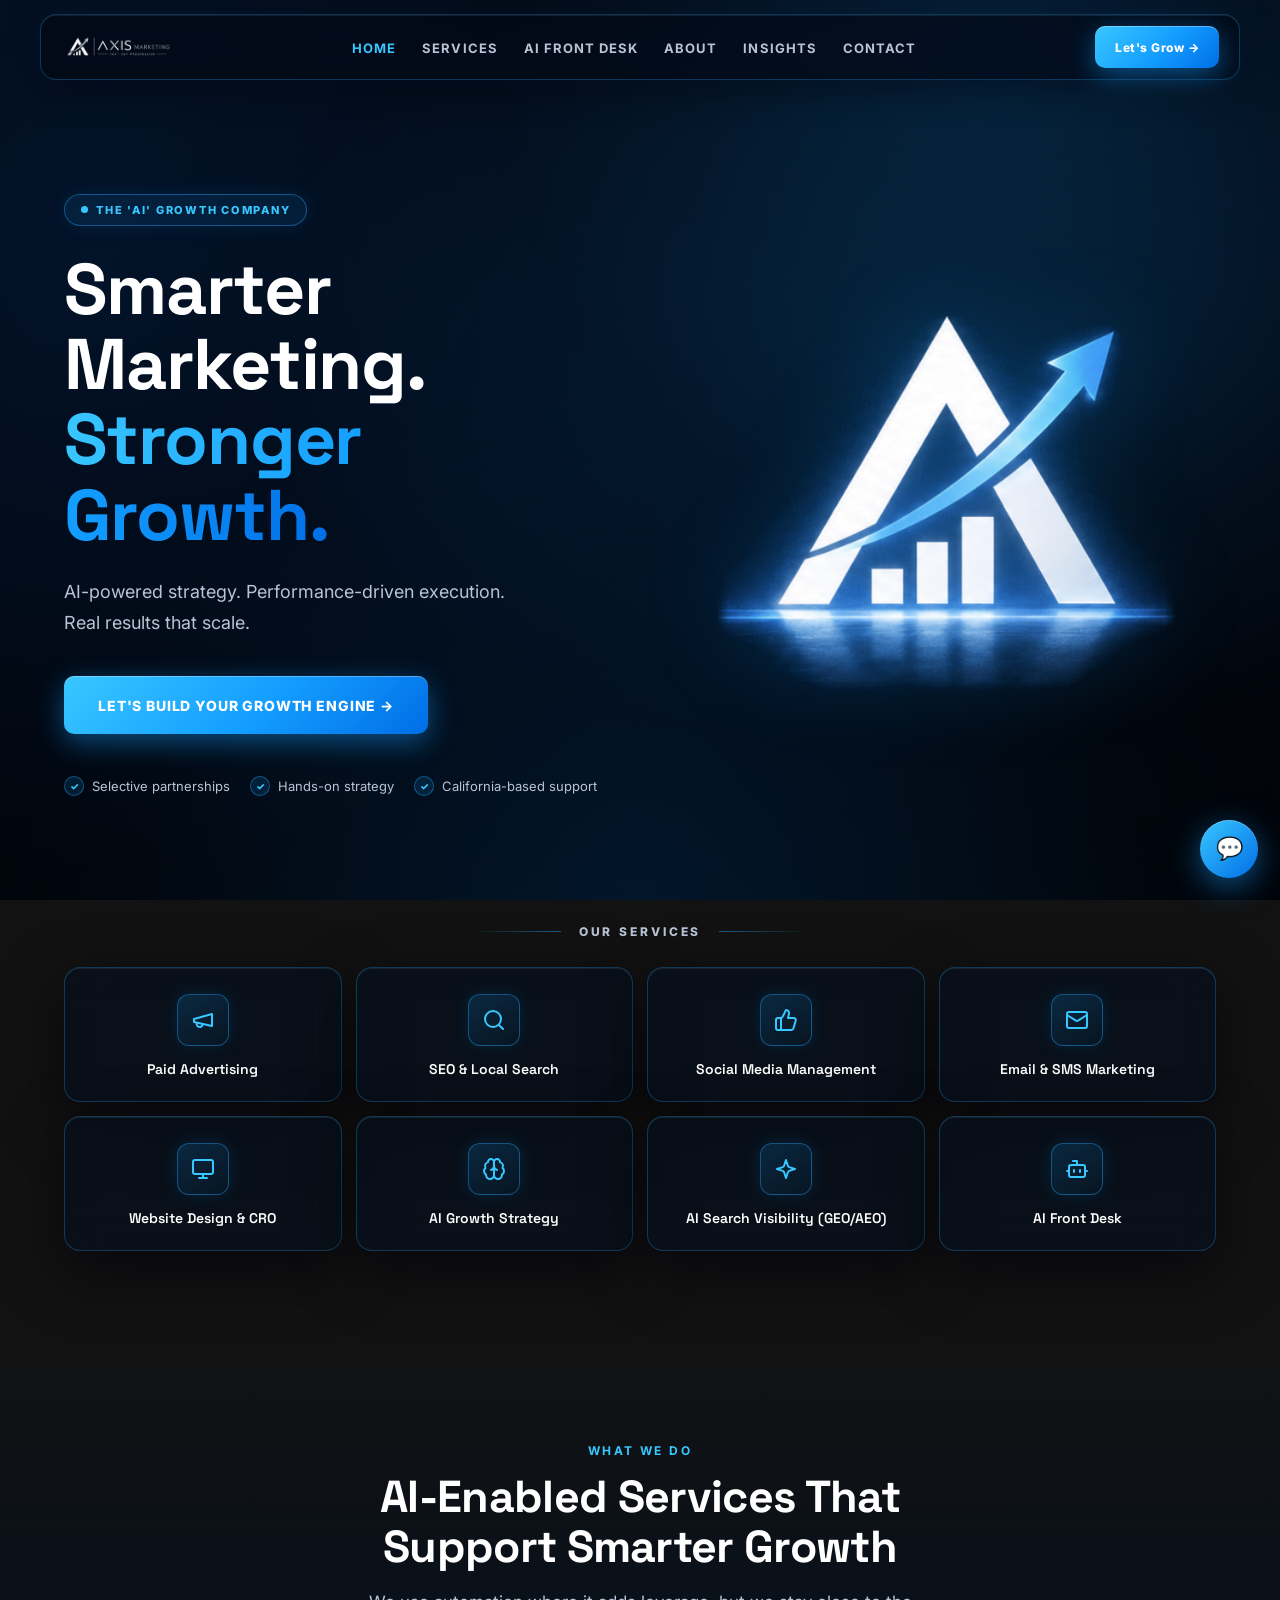
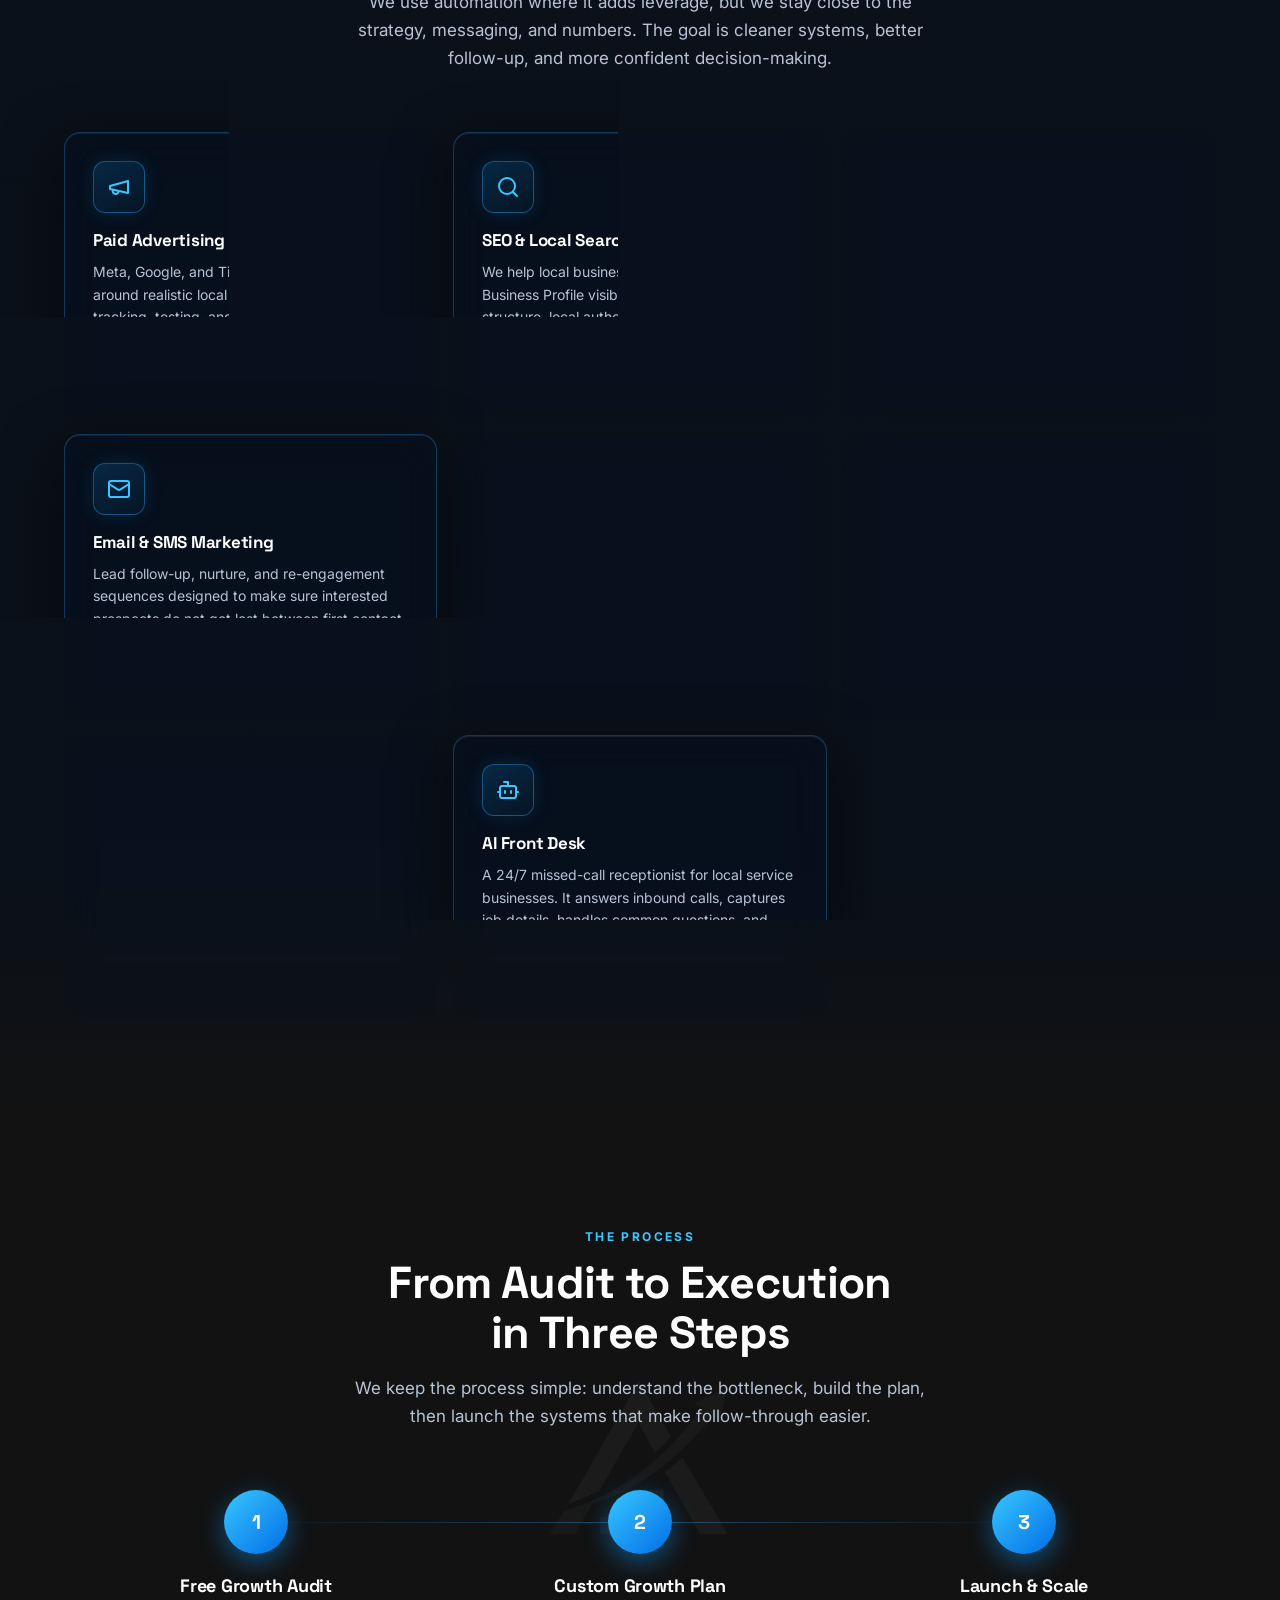
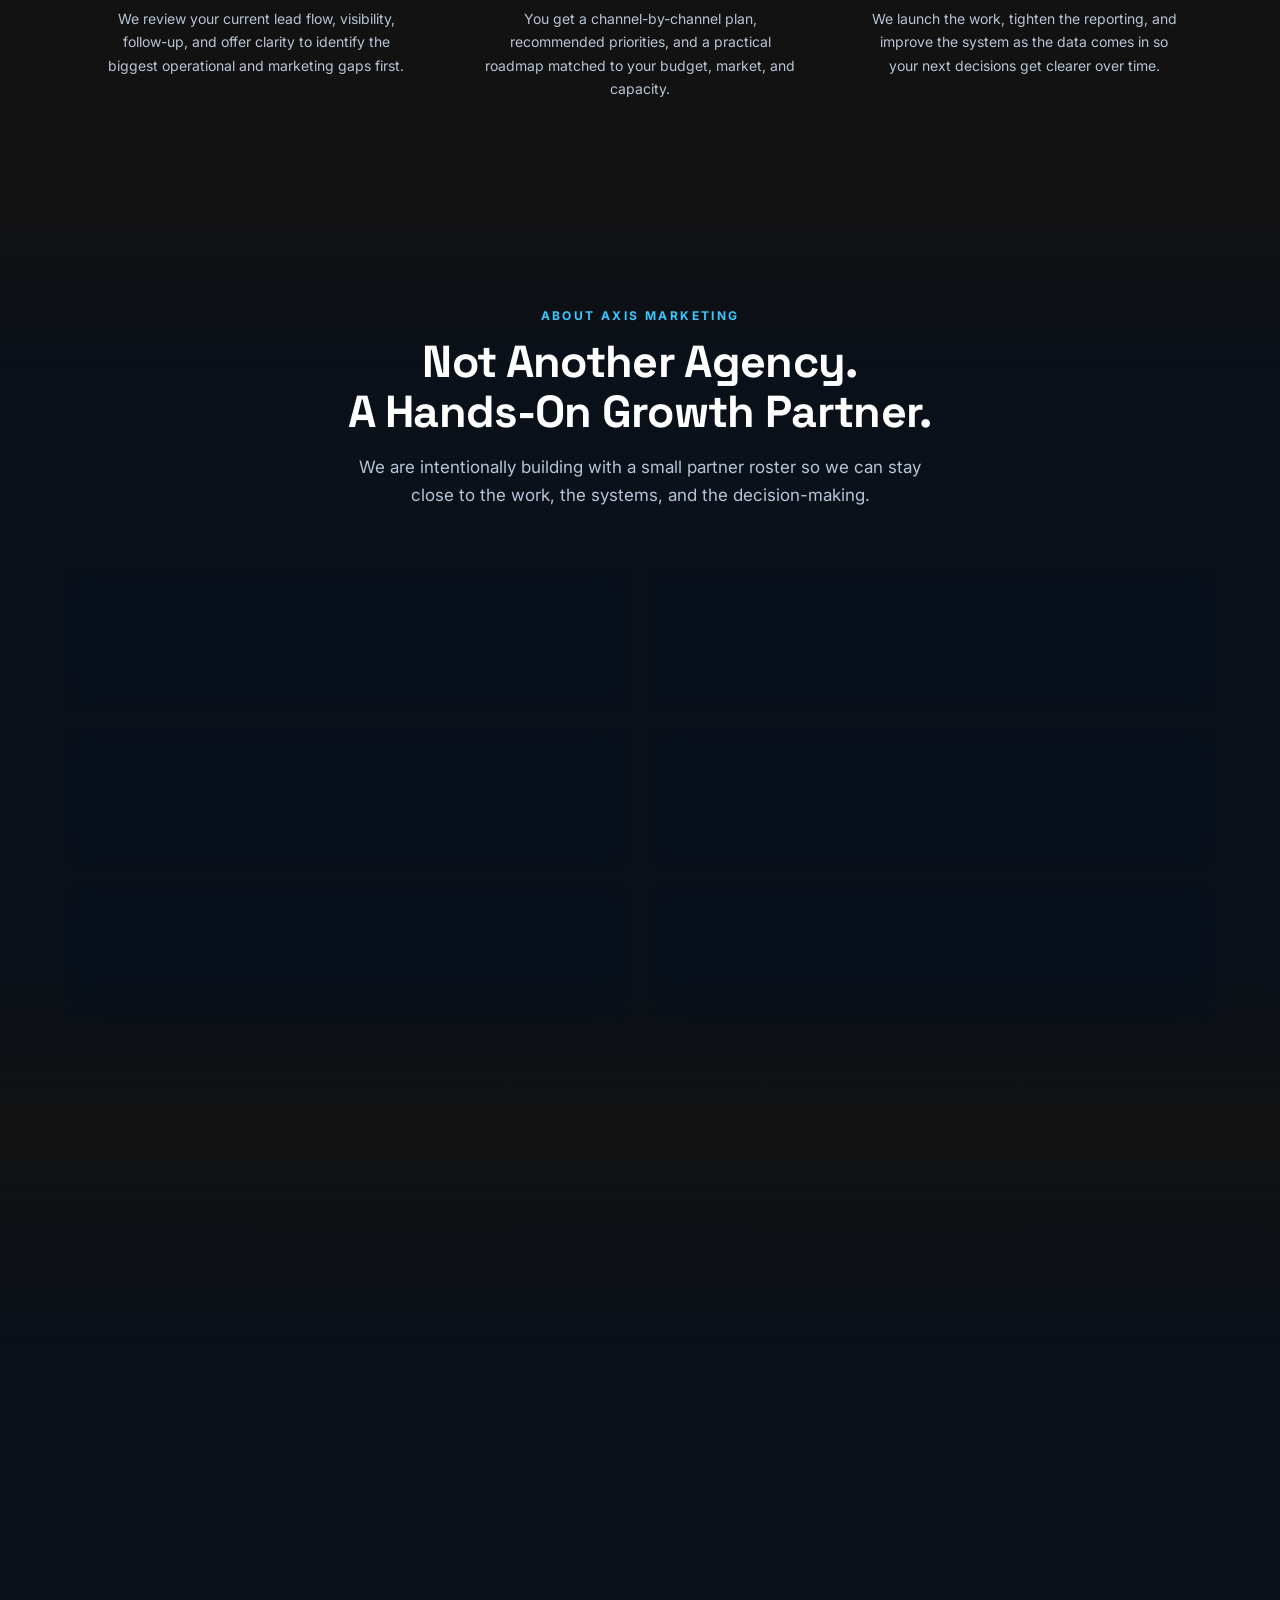
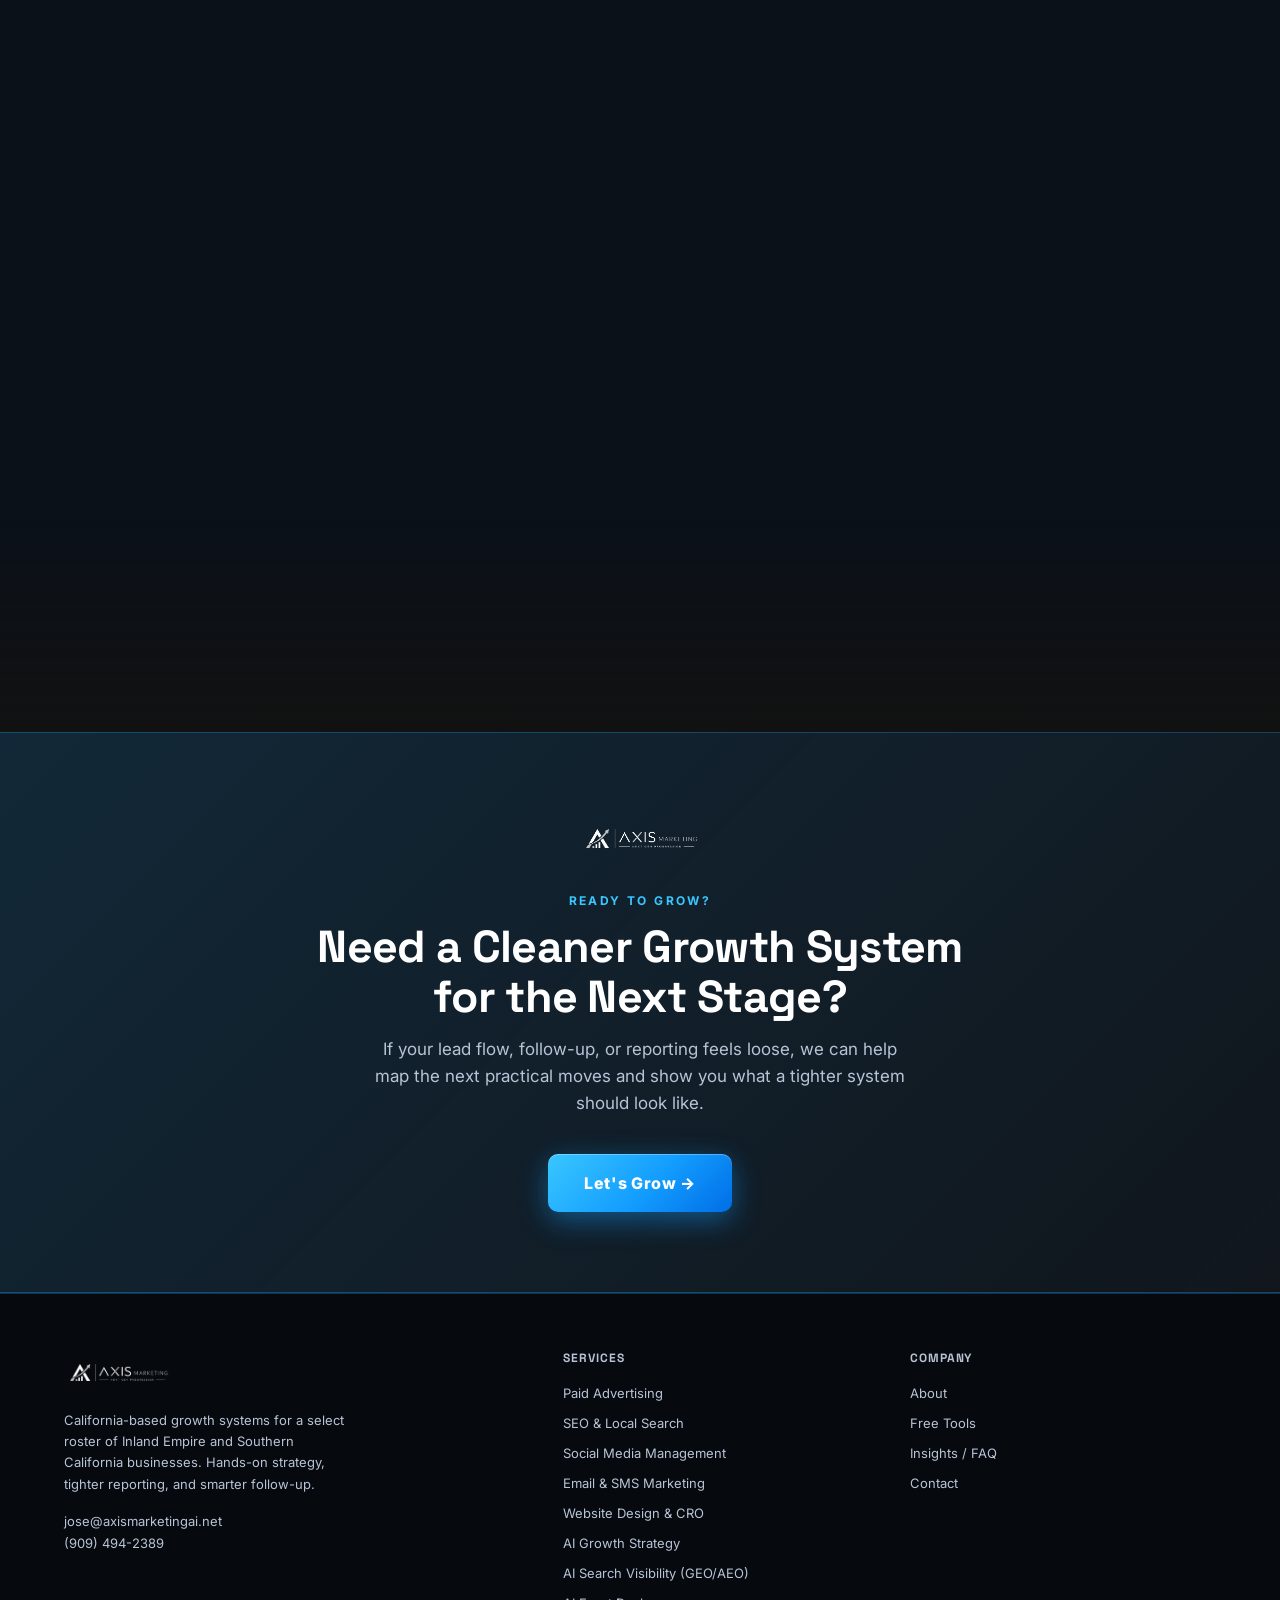
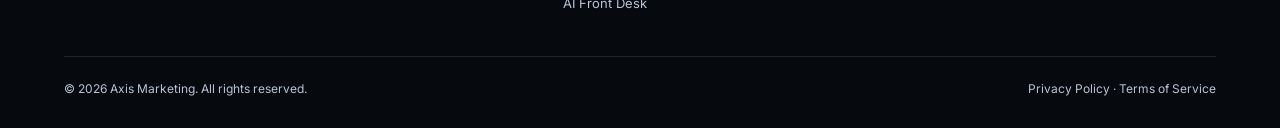
==== commit 8875be7d: "Add AI Front Desk page" ====
--- a/index.html
+++ b/index.html
@@ -77,55 +77,13 @@
       content: ""; flex: 0 0 90px; height: 1px;
     }
     .services-row-label::after { background: linear-gradient(90deg, rgba(38,169,255,0.5), transparent); }
-    .services-row { display: grid; gap: 14px; grid-template-columns: repeat(7, 1fr); }
+    .services-row { display: grid; gap: 14px; grid-template-columns: repeat(4, 1fr); }
     .service-tile {
       align-items: center; display: flex; flex-direction: column; gap: 14px; justify-content: flex-start;
       padding: 26px 12px 22px; text-align: center;
     }
     .service-tile .icon-chip { margin-bottom: 0; }
     .service-tile span { font-family: var(--font-head); font-size: 14px; font-weight: 600; line-height: 1.35; }
-
-    /* Stats bar */
-    .stats-bar {
-      background: rgba(6,16,29,0.6);
-      border-top: 1px solid var(--glass-border);
-      border-bottom: 1px solid var(--glass-border);
-      -webkit-backdrop-filter: blur(12px); backdrop-filter: blur(12px);
-      padding: 40px 0;
-    }
-    .stats-grid { display: grid; grid-template-columns: repeat(4, 1fr); }
-    .stat-item { border-right: 1px solid var(--line); padding: 0 32px; text-align: center; }
-    .stat-item:first-child { padding-left: 0; }
-    .stat-item:last-child  { border-right: none; padding-right: 0; }
-    .stat-number {
-      color: var(--text); display: block;
-      font-family: var(--font-head); font-size: clamp(26px, 3.6vw, 40px); font-weight: 700;
-      line-height: 1.05; margin-bottom: 6px;
-    }
-    .stat-number span { color: var(--accent-bright); }
-    .stat-label { color: var(--muted); font-size: 13px; font-weight: 500; }
-
-    /* Industries strip */
-    .logo-strip { border-bottom: 1px solid var(--line); overflow: hidden; padding: 26px 0; }
-    .logo-strip-label {
-      color: var(--muted); font-size: 11px; font-weight: 700;
-      letter-spacing: 0.12em; margin-bottom: 18px; text-align: center; text-transform: uppercase;
-    }
-    .logo-track-wrap { overflow: hidden; position: relative; }
-    .logo-track-wrap::before, .logo-track-wrap::after {
-      content: ""; height: 100%; pointer-events: none; position: absolute; top: 0; width: 80px; z-index: 2;
-    }
-    .logo-track-wrap::before { background: linear-gradient(to right, var(--bg-main) 0%, transparent); left: 0; }
-    .logo-track-wrap::after  { background: linear-gradient(to left, var(--bg-main) 0%, transparent); right: 0; }
-    .logo-track { animation: scrollLogos 30s linear infinite; display: flex; gap: 60px; width: max-content; }
-    .logo-track:hover { animation-play-state: paused; }
-    .logo-item {
-      align-items: center; color: rgba(184,196,214,0.5); display: flex;
-      font-family: var(--font-head); font-size: 15px; font-weight: 600;
-      gap: 8px; letter-spacing: 0.04em; white-space: nowrap;
-    }
-    .logo-item .logo-dot { background: var(--accent); border-radius: 50%; height: 6px; opacity: 0.7; width: 6px; }
-    @keyframes scrollLogos { from { transform: translateX(0); } to { transform: translateX(-50%); } }
 
     /* Detailed services */
     .services-grid { display: grid; gap: 16px; grid-template-columns: repeat(3, 1fr); }
@@ -167,19 +125,6 @@
     .why-card .icon-chip svg { height: 21px; width: 21px; }
     .why-card h3 { font-size: 16px; }
     .why-card p  { color: var(--muted); font-size: 13px; line-height: 1.6; }
-
-    /* How we partner */
-    .reviews-grid { display: grid; gap: 16px; grid-template-columns: repeat(3, 1fr); }
-    .review-card { display: flex; flex-direction: column; padding: 26px; }
-    .review-card > p { color: #D8E6F5; flex: 1; font-size: 14px; font-style: italic; line-height: 1.65; margin-bottom: 18px; }
-    .reviewer { align-items: center; display: flex; gap: 12px; }
-    .reviewer strong { display: block; font-size: 13px; }
-    .reviewer span   { color: var(--muted); font-size: 12px; }
-    .result-badge {
-      background: rgba(19,157,255,0.1); border: 1px solid rgba(38,169,255,0.3);
-      border-radius: 999px; color: var(--accent-pale); font-size: 11px; font-weight: 700;
-      margin-left: auto; padding: 3px 9px; white-space: nowrap;
-    }
 
     /* Contact section */
     .contact-wrap { display: grid; gap: 48px; grid-template-columns: 1fr 520px; align-items: center; }
@@ -215,16 +160,13 @@
       .services-grid { grid-template-columns: 1fr 1fr; }
       .steps-grid { gap: 40px; grid-template-columns: 1fr; }
       .steps-grid::before { display: none; }
-      .why-grid, .reviews-grid { grid-template-columns: 1fr; }
-      .stats-grid { gap: 24px; grid-template-columns: repeat(2, 1fr); }
-      .stat-item { border-right: none; padding: 0; }
+      .why-grid { grid-template-columns: 1fr; }
       .contact-wrap { grid-template-columns: 1fr; }
     }
     @media (max-width: 600px) {
       .hero { padding: 116px 0 32px; }
       .services-row { grid-template-columns: 1fr 1fr; }
       .services-grid { grid-template-columns: 1fr; }
-      .stats-grid { grid-template-columns: 1fr 1fr; }
       .hero-trust { gap: 12px; }
       .step { padding: 0 12px; }
       .contact-form-card { padding: 22px 16px; }
@@ -235,8 +177,6 @@
       .hero-badge { font-size: 9px; padding: 6px 10px; }
       .hero-actions { flex-direction: column; }
       .hero-actions .btn-primary, .hero-actions .btn-ghost { justify-content: center; width: 100%; }
-      .stats-grid { grid-template-columns: 1fr; }
-      .stat-item { text-align: left; }
       .services-row { grid-template-columns: 1fr; }
     }
   </style>
@@ -269,8 +209,8 @@
       <ul class="nav-links">
         <li><a href="/" aria-current="page">Home</a></li>
         <li><a href="#services">Services</a></li>
+        <li><a href="frontdesk.html">AI Front Desk</a></li>
         <li><a href="#about">About</a></li>
-        <li><a href="#work">Work</a></li>
         <li><a href="faq.html">Insights</a></li>
         <li><a href="#contact">Contact</a></li>
       </ul>
@@ -286,8 +226,8 @@
     <ul>
       <li><a href="/">Home</a></li>
       <li><a href="#services">Services</a></li>
+      <li><a href="frontdesk.html">AI Front Desk</a></li>
       <li><a href="#about">About</a></li>
-      <li><a href="#work">Work</a></li>
       <li><a href="faq.html">Insights</a></li>
       <li><a href="#contact">Contact</a></li>
     </ul>
@@ -366,62 +306,10 @@
           <div class="icon-chip"><svg><use href="#i-sparkles"/></svg></div>
           <span>AI Search Visibility (GEO/AEO)</span>
         </a>
-      </div>
-    </div>
-  </div>
-
-  <!-- ── Stats bar ── -->
-  <div class="stats-bar">
-    <div class="container">
-      <div class="stats-grid">
-        <div class="stat-item">
-          <span class="stat-number">Select</span>
-          <span class="stat-label">Partner roster</span>
-        </div>
-        <div class="stat-item">
-          <span class="stat-number">IE</span>
-          <span class="stat-label">Inland Empire focus</span>
-        </div>
-        <div class="stat-item">
-          <span class="stat-number">Hands-<span>On</span></span>
-          <span class="stat-label">System building</span>
-        </div>
-        <div class="stat-item">
-          <span class="stat-number">30</span>
-          <span class="stat-label">Day roadmap builds</span>
-        </div>
-      </div>
-    </div>
-  </div>
-
-  <!-- ── Industries strip ── -->
-  <div class="logo-strip">
-    <div class="container">
-      <p class="logo-strip-label">Partnering with a select set of local businesses across the Inland Empire and Southern California</p>
-    </div>
-    <div class="logo-track-wrap">
-      <div class="logo-track" id="logoTrack">
-        <span class="logo-item"><span class="logo-dot"></span>Home Services</span>
-        <span class="logo-item"><span class="logo-dot"></span>Dental Practices</span>
-        <span class="logo-item"><span class="logo-dot"></span>Med Spas</span>
-        <span class="logo-item"><span class="logo-dot"></span>Roofing &amp; Trades</span>
-        <span class="logo-item"><span class="logo-dot"></span>Fitness Studios</span>
-        <span class="logo-item"><span class="logo-dot"></span>Local Service Brands</span>
-        <span class="logo-item"><span class="logo-dot"></span>Professional Services</span>
-        <span class="logo-item"><span class="logo-dot"></span>Appointment-Based Businesses</span>
-        <span class="logo-item"><span class="logo-dot"></span>Founder-Led Teams</span>
-        <span class="logo-item"><span class="logo-dot"></span>Inland Empire Operators</span>
-        <!-- duplicated for seamless scroll -->
-        <span class="logo-item"><span class="logo-dot"></span>Home Services</span>
-        <span class="logo-item"><span class="logo-dot"></span>Dental Practices</span>
-        <span class="logo-item"><span class="logo-dot"></span>Med Spas</span>
-        <span class="logo-item"><span class="logo-dot"></span>Roofing &amp; Trades</span>
-        <span class="logo-item"><span class="logo-dot"></span>Fitness Studios</span>
-        <span class="logo-item"><span class="logo-dot"></span>Local Service Brands</span>
-        <span class="logo-item"><span class="logo-dot"></span>Professional Services</span>
-        <span class="logo-item"><span class="logo-dot"></span>Appointment-Based Businesses</span>
-        <span class="logo-item"><span class="logo-dot"></span>Founder-Led Teams</span>
-        <span class="logo-item"><span class="logo-dot"></span>Inland Empire Operators</span>
+        <a href="frontdesk.html" class="service-tile glass-card glass-lift reveal reveal-d3">
+          <div class="icon-chip"><svg><use href="#i-bot"/></svg></div>
+          <span>AI Front Desk</span>
+        </a>
       </div>
     </div>
   </div>
@@ -495,6 +383,15 @@
             <span class="result-pill">Future-ready search</span>
           </div>
         </div>
+        <div class="service-card glass-card glass-lift reveal reveal-d2">
+          <div class="icon-chip"><svg><use href="#i-bot"/></svg></div>
+          <h3>AI Front Desk</h3>
+          <p>A 24/7 missed-call receptionist for local service businesses. It answers inbound calls, captures job details, handles common questions, and routes urgent leads.</p>
+          <div class="service-results">
+            <span class="result-pill">Missed-call capture</span>
+            <span class="result-pill">Live demo line</span>
+          </div>
+        </div>
       </div>
     </div>
   </section>
@@ -577,49 +474,6 @@
           <div>
             <h3>Connected Tooling</h3>
             <p>The long-term goal is one connected operating system across CRM, reporting, outreach, and automation so important data stops falling through the cracks.</p>
-          </div>
-        </div>
-      </div>
-    </div>
-  </section>
-
-  <!-- ── Work / How we partner ── -->
-  <section class="section-pad" id="work">
-    <span id="results" style="position:absolute;top:0"></span>
-    <div class="container">
-      <div class="section-header reveal">
-        <p class="eyebrow">How we partner</p>
-        <h2>Built for a Select Roster.<br>Not a Volume Model.</h2>
-      </div>
-      <div class="reviews-grid">
-        <div class="review-card glass-card glass-lift reveal">
-          <p>"We are intentionally partnering with a small number of businesses while we tighten the playbook, prove the systems, and stay close to the work."</p>
-          <div class="reviewer">
-            <div>
-              <strong>Select Partnerships</strong>
-              <span>Current operating model</span>
-            </div>
-            <span class="result-badge">Hands-on</span>
-          </div>
-        </div>
-        <div class="review-card glass-card glass-lift reveal reveal-d1">
-          <p>"Our focus is building practical systems first: better intake, stronger visibility, cleaner reporting, and follow-up that does not depend on memory alone."</p>
-          <div class="reviewer">
-            <div>
-              <strong>System-First Delivery</strong>
-              <span>What clients can expect</span>
-            </div>
-            <span class="result-badge">CRM + Make</span>
-          </div>
-        </div>
-        <div class="review-card glass-card glass-lift reveal reveal-d2">
-          <p>"The near-term goal is to earn a reputation for thoughtful execution, honest communication, and a tighter operating system for Inland Empire businesses that want real partnership."</p>
-          <div class="reviewer">
-            <div>
-              <strong>2026 Agency Goal</strong>
-              <span>Quality over volume</span>
-            </div>
-            <span class="result-badge">Local focus</span>
           </div>
         </div>
       </div>
@@ -658,6 +512,22 @@
             <div class="form-group">
               <label for="company">Business name *</label>
               <input id="company" type="text" autocomplete="organization" placeholder="Smith Consulting LLC" required />
+            </div>
+            <div class="form-group">
+              <label for="businessType">Business type *</label>
+              <select id="businessType" required>
+                <option value="">— Select business type —</option>
+                <option>Landscaping</option>
+                <option>Barbershop</option>
+                <option>Car Detailing</option>
+                <option>Handyman/Restoration</option>
+                <option>Home Services</option>
+                <option>Other</option>
+              </select>
+            </div>
+            <div class="form-group" id="businessTypeOtherGroup" style="display:none">
+              <label for="businessTypeOther">Tell us your business type *</label>
+              <input id="businessTypeOther" type="text" placeholder="e.g. Pool Cleaning" />
             </div>
             <div class="form-row">
               <div class="form-group">
@@ -695,6 +565,9 @@
                 <div class="svc-card" data-svc="AI Search Visibility (GEO/AEO)">
                   <span class="svc-check-box"></span>AI Search Visibility
                 </div>
+                <div class="svc-card" data-svc="AI Front Desk">
+                  <span class="svc-check-box"></span>AI Front Desk
+                </div>
               </div>
               <p id="svcError" style="color:var(--accent-pale);font-size:12px;margin-top:6px;display:none">Please select at least one service.</p>
             </div>
@@ -775,14 +648,14 @@
             <li><a href="#services">Website Design &amp; CRO</a></li>
             <li><a href="#services">AI Growth Strategy</a></li>
             <li><a href="#services">AI Search Visibility (GEO/AEO)</a></li>
+            <li><a href="frontdesk.html">AI Front Desk</a></li>
           </ul>
         </div>
         <div class="footer-col">
           <h4>Company</h4>
           <ul>
             <li><a href="#about">About</a></li>
-            <li><a href="#work">Work</a></li>
-            <li><a href="tools.html">Free Tools</a></li>
+                <li><a href="tools.html">Free Tools</a></li>
             <li><a href="faq.html">Insights / FAQ</a></li>
             <li><a href="#contact">Contact</a></li>
           </ul>
@@ -843,7 +716,7 @@
 
       // High-value service interests (+5 each, max +10)
       if (Array.isArray(services)) {
-        const highValue = ["Paid Ads (Meta / Google / TikTok)", "AI Growth Strategy"];
+        const highValue = ["Paid Ads (Meta / Google / TikTok)", "AI Growth Strategy", "AI Front Desk"];
         const hits = services.filter(s => highValue.includes(s)).length;
         score += Math.min(hits * 5, 10);
       }
@@ -857,7 +730,7 @@
       return Math.min(score, 100);
     }
 
-    async function submitToMake({ firstName, lastName, company, email, phone, services, budget, goal, honeypot }) {
+    async function submitToMake({ firstName, lastName, company, businessType, email, phone, services, budget, goal, honeypot }) {
       if (!MAKE_WEBHOOK_URL || MAKE_WEBHOOK_URL === "YOUR_MAKE_WEBHOOK_URL") {
         console.warn("Make.com webhook not configured — form submission not sent.");
         return { ok: false, fallback: true };
@@ -871,6 +744,7 @@
             firstName,
             lastName,
             company,
+            businessType,
             email,
             phone,
             services: Array.isArray(services) ? services : [services].filter(Boolean),
@@ -899,6 +773,16 @@
       return [...document.querySelectorAll(".svc-card.selected")].map(c => c.dataset.svc);
     }
 
+    /* ── Business type "Other" toggle ── */
+    const businessTypeSelect     = document.getElementById("businessType");
+    const businessTypeOtherGroup = document.getElementById("businessTypeOtherGroup");
+    const businessTypeOtherInput = document.getElementById("businessTypeOther");
+    businessTypeSelect.addEventListener("change", () => {
+      const isOther = businessTypeSelect.value === "Other";
+      businessTypeOtherGroup.style.display = isOther ? "block" : "none";
+      if (!isOther) businessTypeOtherInput.value = "";
+    });
+
     /* ── Lead form ── */
     const form        = document.getElementById("leadForm");
     const formSuccess = document.getElementById("formSuccess");
@@ -911,16 +795,19 @@
       formError.style.display = "none";
       svcError.style.display  = "none";
 
-      const firstName = document.getElementById("firstName").value.trim();
-      const lastName  = document.getElementById("lastName").value.trim();
-      const company   = document.getElementById("company").value.trim();
-      const email     = document.getElementById("email").value.trim();
-      const phone     = document.getElementById("phone").value.trim();
-      const services  = getSelectedServices();
+      const firstName        = document.getElementById("firstName").value.trim();
+      const lastName         = document.getElementById("lastName").value.trim();
+      const company          = document.getElementById("company").value.trim();
+      const businessTypeSel  = document.getElementById("businessType").value;
+      const businessTypeOther = document.getElementById("businessTypeOther").value.trim();
+      const email            = document.getElementById("email").value.trim();
+      const phone            = document.getElementById("phone").value.trim();
+      const services         = getSelectedServices();
 
       const emailValid = /^[^\s@]+@[^\s@]+\.[^\s@]+$/.test(email);
       const phoneValid = /^[\d\s\-\+\(\)\.]{7,20}$/.test(phone);
-      if (!firstName || !lastName || !company || !email || !phone || !emailValid || !phoneValid) {
+      const businessTypeValid = businessTypeSel && (businessTypeSel !== "Other" || businessTypeOther);
+      if (!firstName || !lastName || !company || !businessTypeValid || !email || !phone || !emailValid || !phoneValid) {
         formError.style.display = "block";
         return;
       }
@@ -930,6 +817,7 @@
         return;
       }
 
+      const businessType = businessTypeSel === "Other" ? businessTypeOther : businessTypeSel;
       const budget   = document.getElementById("budget").value;
       const goal     = document.getElementById("goal").value.trim();
       const honeypot = document.getElementById("hp_field").value;
@@ -937,7 +825,7 @@
       submitBtn.disabled = true;
       submitBtn.textContent = "Sending…";
 
-      const result = await submitToMake({ firstName, lastName, company, email, phone, services, budget, goal, honeypot });
+      const result = await submitToMake({ firstName, lastName, company, businessType, email, phone, services, budget, goal, honeypot });
 
       if (result.ok || result.fallback) {
         form.style.display        = "none";
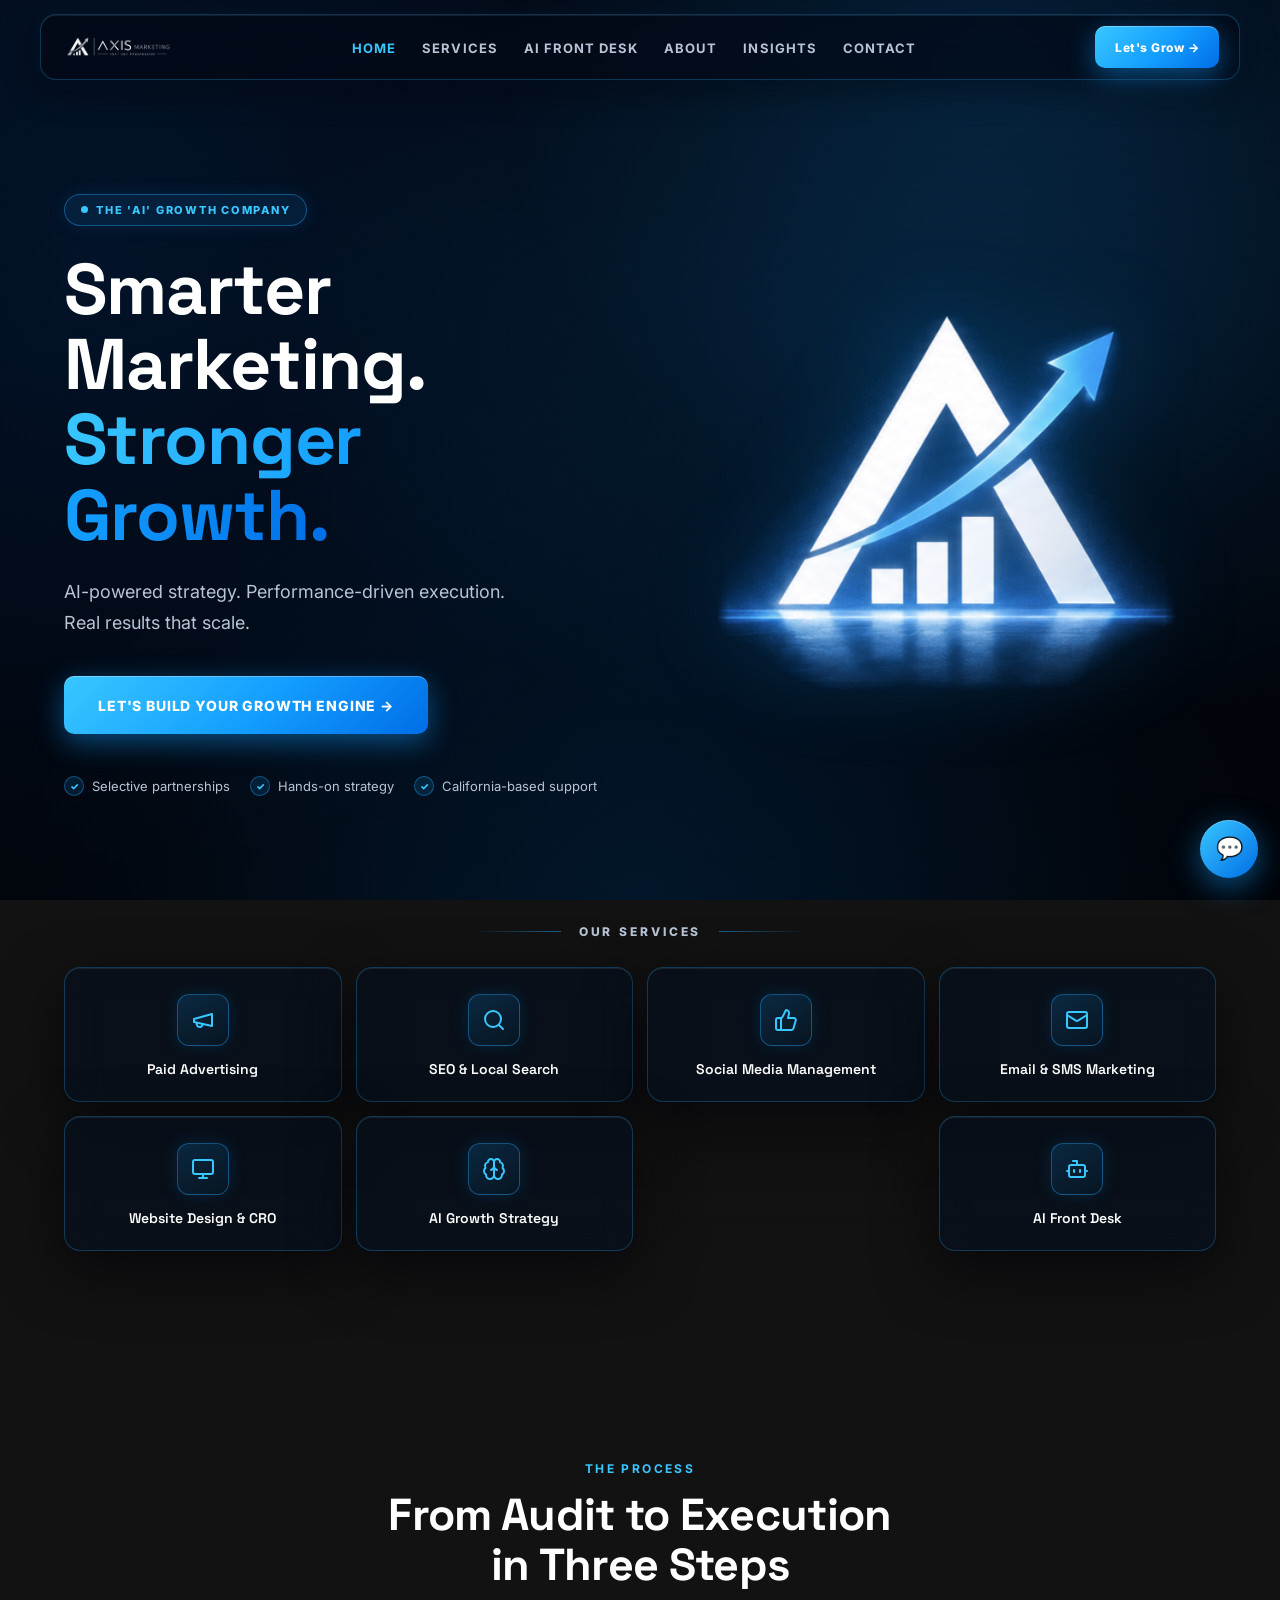
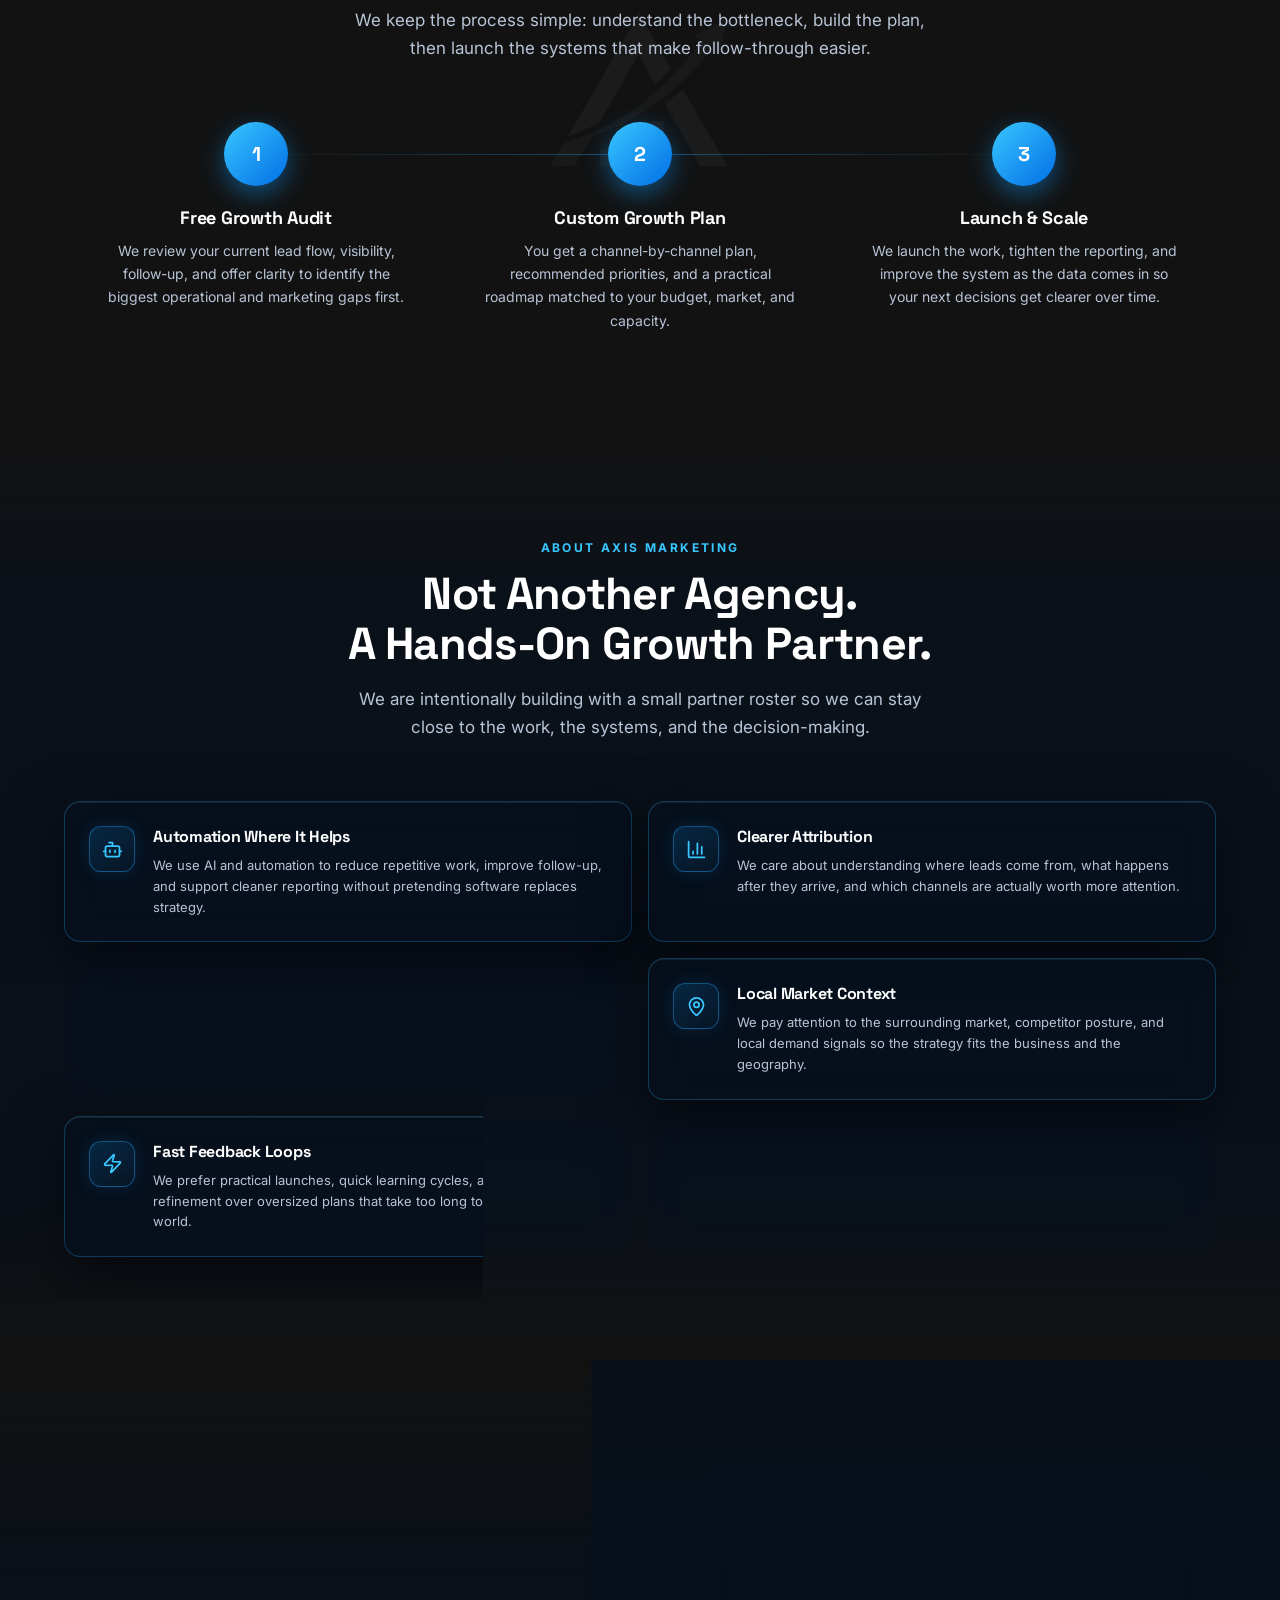
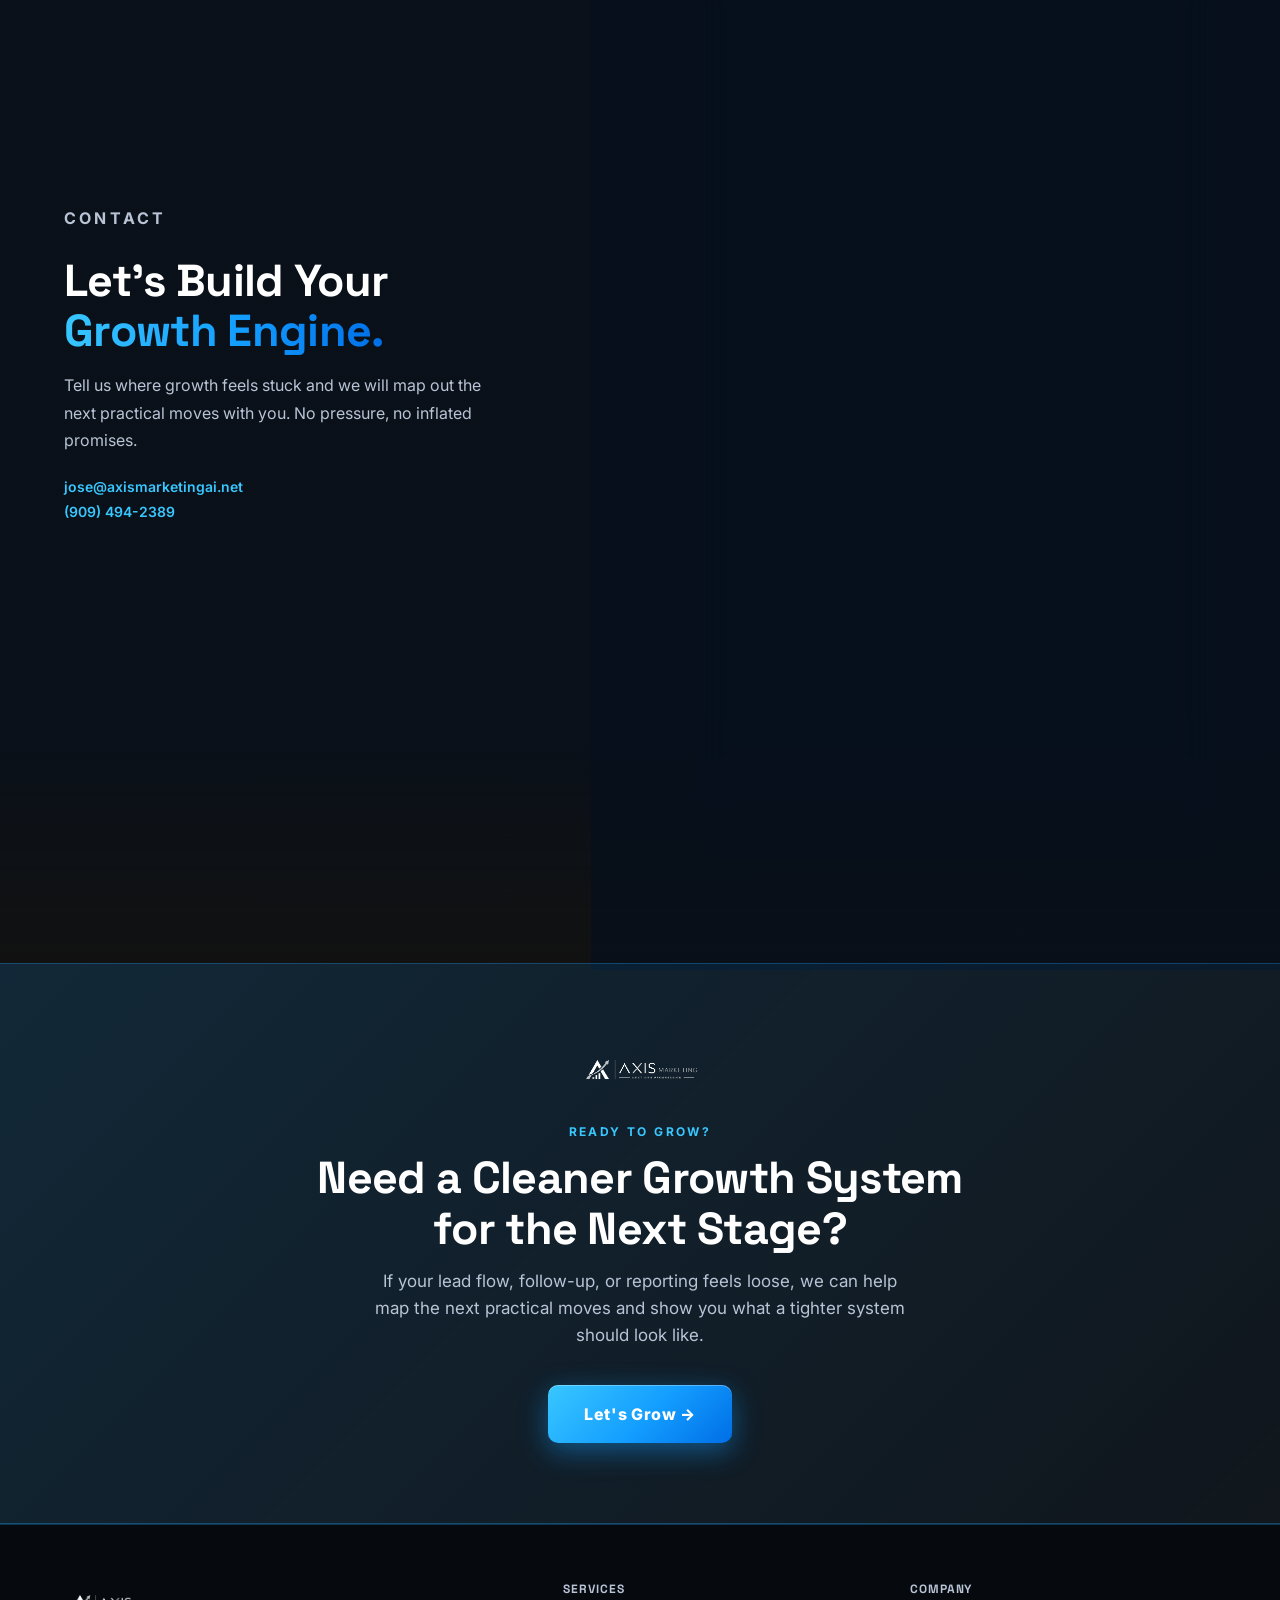
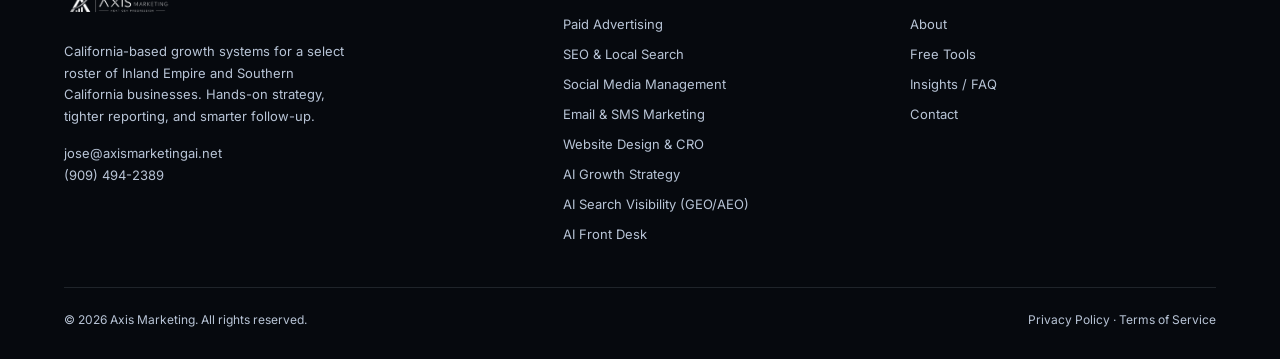
==== commit ef20abf8: "Add collapsible service details" ====
--- a/index.html
+++ b/index.html
@@ -80,21 +80,40 @@
     .services-row { display: grid; gap: 14px; grid-template-columns: repeat(4, 1fr); }
     .service-tile {
       align-items: center; display: flex; flex-direction: column; gap: 14px; justify-content: flex-start;
+      appearance: none; -webkit-appearance: none;
+      border: 1px solid var(--glass-border); color: var(--text); cursor: pointer; font-family: inherit;
       padding: 26px 12px 22px; text-align: center;
+      width: 100%;
     }
     .service-tile .icon-chip { margin-bottom: 0; }
     .service-tile span { font-family: var(--font-head); font-size: 14px; font-weight: 600; line-height: 1.35; }
-
-    /* Detailed services */
-    .services-grid { display: grid; gap: 16px; grid-template-columns: repeat(3, 1fr); }
-    .service-card { padding: 28px; }
-    .service-card h3 { font-size: 17px; margin-bottom: 10px; }
-    .service-card p  { color: var(--muted); font-size: 14px; line-height: 1.6; }
+    .service-tile.is-active {
+      border-color: var(--glass-border-hi);
+      box-shadow: 0 24px 60px rgba(0,2,8,0.65), 0 0 30px rgba(19,157,255,0.26), inset 0 1px 0 var(--highlight);
+      transform: translateY(-4px);
+    }
+    .service-detail-panel {
+      display: grid; grid-template-rows: 0fr;
+      margin: 18px auto 0; max-width: 820px; opacity: 0; overflow: hidden;
+      transition: grid-template-rows 0.28s ease, opacity 0.22s ease, margin-top 0.22s ease;
+    }
+    .service-detail-panel.open { grid-template-rows: 1fr; margin-top: 22px; opacity: 1; }
+    .service-detail-inner { min-height: 0; }
+    .service-detail-content {
+      align-items: flex-start; display: grid; gap: 20px; grid-template-columns: auto 1fr;
+      padding: 28px;
+    }
+    .service-detail-content .icon-chip { margin-bottom: 0; }
+    .service-detail-copy h3 { font-size: 22px; margin-bottom: 8px; }
+    .service-detail-copy p { color: var(--muted); font-size: 15px; line-height: 1.68; }
     .service-results { align-items: center; display: flex; flex-wrap: wrap; gap: 6px; margin-top: 16px; }
     .result-pill {
       background: rgba(19,157,255,0.1); border: 1px solid rgba(38,169,255,0.3);
       border-radius: 999px; color: var(--accent-pale); font-size: 11px; font-weight: 700; padding: 3px 10px;
     }
+    .service-detail-actions { align-items: center; display: flex; flex-wrap: wrap; gap: 12px; margin-top: 18px; }
+    .service-detail-link { color: var(--accent-bright); font-size: 14px; font-weight: 800; }
+    .service-detail-link:hover { text-decoration: underline; }
 
     /* Steps */
     .steps-mark-bg {
@@ -157,7 +176,6 @@
       .growth-visual { min-height: 340px; }
       .gv-render { width: min(420px, 82vw); }
       .services-row { grid-template-columns: repeat(3, 1fr); }
-      .services-grid { grid-template-columns: 1fr 1fr; }
       .steps-grid { gap: 40px; grid-template-columns: 1fr; }
       .steps-grid::before { display: none; }
       .why-grid { grid-template-columns: 1fr; }
@@ -166,7 +184,7 @@
     @media (max-width: 600px) {
       .hero { padding: 116px 0 32px; }
       .services-row { grid-template-columns: 1fr 1fr; }
-      .services-grid { grid-template-columns: 1fr; }
+      .service-detail-content { grid-template-columns: 1fr; padding: 22px 18px; }
       .hero-trust { gap: 12px; }
       .step { padding: 0 12px; }
       .contact-form-card { padding: 22px 16px; }
@@ -274,122 +292,53 @@
   </section>
 
   <!-- ── Services row (mockup) ── -->
-  <div class="services-row-wrap">
+  <section class="services-row-wrap" id="services">
     <div class="container">
       <div class="services-row-label reveal">Our Services</div>
       <div class="services-row">
-        <a href="#services" class="service-tile glass-card glass-lift reveal">
+        <button type="button" class="service-tile glass-card glass-lift reveal" data-service="paid" aria-expanded="false" aria-controls="serviceDetailPanel">
           <div class="icon-chip"><svg><use href="#i-megaphone"/></svg></div>
           <span>Paid Advertising</span>
-        </a>
-        <a href="#services" class="service-tile glass-card glass-lift reveal reveal-d1">
+        </button>
+        <button type="button" class="service-tile glass-card glass-lift reveal reveal-d1" data-service="seo" aria-expanded="false" aria-controls="serviceDetailPanel">
           <div class="icon-chip"><svg><use href="#i-search"/></svg></div>
           <span>SEO &amp; Local Search</span>
-        </a>
-        <a href="#services" class="service-tile glass-card glass-lift reveal reveal-d1">
+        </button>
+        <button type="button" class="service-tile glass-card glass-lift reveal reveal-d1" data-service="social" aria-expanded="false" aria-controls="serviceDetailPanel">
           <div class="icon-chip"><svg><use href="#i-thumbs"/></svg></div>
           <span>Social Media Management</span>
-        </a>
-        <a href="#services" class="service-tile glass-card glass-lift reveal reveal-d2">
+        </button>
+        <button type="button" class="service-tile glass-card glass-lift reveal reveal-d2" data-service="email" aria-expanded="false" aria-controls="serviceDetailPanel">
           <div class="icon-chip"><svg><use href="#i-mail"/></svg></div>
           <span>Email &amp; SMS Marketing</span>
-        </a>
-        <a href="#services" class="service-tile glass-card glass-lift reveal reveal-d2">
+        </button>
+        <button type="button" class="service-tile glass-card glass-lift reveal reveal-d2" data-service="web" aria-expanded="false" aria-controls="serviceDetailPanel">
           <div class="icon-chip"><svg><use href="#i-monitor"/></svg></div>
           <span>Website Design &amp; CRO</span>
-        </a>
-        <a href="#services" class="service-tile glass-card glass-lift reveal reveal-d3">
+        </button>
+        <button type="button" class="service-tile glass-card glass-lift reveal reveal-d3" data-service="strategy" aria-expanded="false" aria-controls="serviceDetailPanel">
           <div class="icon-chip"><svg><use href="#i-brain"/></svg></div>
           <span>AI Growth Strategy</span>
-        </a>
-        <a href="#services" class="service-tile glass-card glass-lift reveal reveal-d3">
+        </button>
+        <button type="button" class="service-tile glass-card glass-lift reveal reveal-d3" data-service="geo" aria-expanded="false" aria-controls="serviceDetailPanel">
           <div class="icon-chip"><svg><use href="#i-sparkles"/></svg></div>
           <span>AI Search Visibility (GEO/AEO)</span>
-        </a>
-        <a href="frontdesk.html" class="service-tile glass-card glass-lift reveal reveal-d3">
+        </button>
+        <button type="button" class="service-tile glass-card glass-lift reveal reveal-d3" data-service="frontdesk" aria-expanded="false" aria-controls="serviceDetailPanel">
           <div class="icon-chip"><svg><use href="#i-bot"/></svg></div>
           <span>AI Front Desk</span>
-        </a>
-      </div>
-    </div>
-  </div>
-
-  <!-- ── Services (detail) ── -->
-  <section class="section-pad section-tint" id="services">
-    <div class="container">
-      <div class="section-header reveal">
-        <p class="eyebrow">What we do</p>
-        <h2>AI-Enabled Services That<br>Support Smarter Growth</h2>
-        <p>We use automation where it adds leverage, but we stay close to the strategy, messaging, and numbers. The goal is cleaner systems, better follow-up, and more confident decision-making.</p>
-      </div>
-      <div class="services-grid">
-        <div class="service-card glass-card glass-lift reveal">
-          <div class="icon-chip"><svg><use href="#i-megaphone"/></svg></div>
-          <h3>Paid Advertising</h3>
-          <p>Meta, Google, and TikTok campaigns built around realistic local growth goals. We focus on tracking, testing, and steady improvement instead of volume for volume's sake.</p>
-          <div class="service-results">
-            <span class="result-pill">Tracking-first</span>
-            <span class="result-pill">Pilot-ready</span>
-          </div>
-        </div>
-        <div class="service-card glass-card glass-lift reveal reveal-d1">
-          <div class="icon-chip"><svg><use href="#i-search"/></svg></div>
-          <h3>SEO &amp; Local Search</h3>
-          <p>We help local businesses strengthen Google Business Profile visibility, service-page structure, local authority signals, and city-level search coverage.</p>
-          <div class="service-results">
-            <span class="result-pill">Local search focus</span>
-          </div>
-        </div>
-        <div class="service-card glass-card glass-lift reveal reveal-d2">
-          <div class="icon-chip"><svg><use href="#i-thumbs"/></svg></div>
-          <h3>Social Media Management</h3>
-          <p>Content planning and channel support built to make your business look credible, active, and easy to trust across the platforms that matter most to your buyers.</p>
-          <div class="service-results">
-            <span class="result-pill">Content systems</span>
-          </div>
-        </div>
-        <div class="service-card glass-card glass-lift reveal">
-          <div class="icon-chip"><svg><use href="#i-mail"/></svg></div>
-          <h3>Email &amp; SMS Marketing</h3>
-          <p>Lead follow-up, nurture, and re-engagement sequences designed to make sure interested prospects do not get lost between first contact and booked conversation.</p>
-          <div class="service-results">
-            <span class="result-pill">Nurture flows</span>
-            <span class="result-pill">Operational follow-up</span>
-          </div>
-        </div>
-        <div class="service-card glass-card glass-lift reveal reveal-d1">
-          <div class="icon-chip"><svg><use href="#i-monitor"/></svg></div>
-          <h3>Website Design &amp; CRO</h3>
-          <p>Conversion-focused landing pages and site improvements that clarify the offer, reduce friction, and route every lead into a trackable follow-up process.</p>
-          <div class="service-results">
-            <span class="result-pill">Conversion tracking</span>
-          </div>
-        </div>
-        <div class="service-card glass-card glass-lift reveal reveal-d2">
-          <div class="icon-chip"><svg><use href="#i-brain"/></svg></div>
-          <h3>AI Growth Strategy</h3>
-          <p>We design practical internal systems for qualification, reporting, follow-up, and decision support so growth work becomes more repeatable and less reactive.</p>
-          <div class="service-results">
-            <span class="result-pill">Workflow design</span>
-            <span class="result-pill">Intent scoring</span>
-          </div>
-        </div>
-        <div class="service-card glass-card glass-lift reveal reveal-d1">
-          <div class="icon-chip"><svg><use href="#i-sparkles"/></svg></div>
-          <h3>AI Search Visibility (GEO/AEO)</h3>
-          <p>We help businesses prepare for AI-assisted discovery with clearer entity signals, stronger local content, and structured pages that support modern search behavior.</p>
-          <div class="service-results">
-            <span class="result-pill">Emerging channel</span>
-            <span class="result-pill">Future-ready search</span>
-          </div>
-        </div>
-        <div class="service-card glass-card glass-lift reveal reveal-d2">
-          <div class="icon-chip"><svg><use href="#i-bot"/></svg></div>
-          <h3>AI Front Desk</h3>
-          <p>A 24/7 missed-call receptionist for local service businesses. It answers inbound calls, captures job details, handles common questions, and routes urgent leads.</p>
-          <div class="service-results">
-            <span class="result-pill">Missed-call capture</span>
-            <span class="result-pill">Live demo line</span>
+        </button>
+      </div>
+      <div class="service-detail-panel" id="serviceDetailPanel" aria-live="polite">
+        <div class="service-detail-inner">
+          <div class="service-detail-content glass-card">
+            <div class="icon-chip" id="serviceDetailIcon" aria-hidden="true"></div>
+            <div class="service-detail-copy">
+              <h3 id="serviceDetailTitle"></h3>
+              <p id="serviceDetailText"></p>
+              <div class="service-results" id="serviceDetailPills"></div>
+              <div class="service-detail-actions" id="serviceDetailActions"></div>
+            </div>
           </div>
         </div>
       </div>
@@ -697,6 +646,116 @@
     ──────────────────────────────────────────────────────────────── */
     const MAKE_WEBHOOK_URL = "https://hook.us2.make.com/4s7yesdxybsh7nwvek8tgjtf63gkaa1c";
 
+    const serviceDetails = {
+      paid: {
+        icon: "i-megaphone",
+        title: "Paid Advertising",
+        text: "Meta, Google, and TikTok campaigns built around realistic local growth goals. We focus on tracking, testing, and steady improvement instead of volume for volume's sake.",
+        pills: ["Tracking-first", "Pilot-ready"]
+      },
+      seo: {
+        icon: "i-search",
+        title: "SEO & Local Search",
+        text: "We help local businesses strengthen Google Business Profile visibility, service-page structure, local authority signals, and city-level search coverage.",
+        pills: ["Local search focus"]
+      },
+      social: {
+        icon: "i-thumbs",
+        title: "Social Media Management",
+        text: "Content planning and channel support built to make your business look credible, active, and easy to trust across the platforms that matter most to your buyers.",
+        pills: ["Content systems"]
+      },
+      email: {
+        icon: "i-mail",
+        title: "Email & SMS Marketing",
+        text: "Lead follow-up, nurture, and re-engagement sequences designed to make sure interested prospects do not get lost between first contact and booked conversation.",
+        pills: ["Nurture flows", "Operational follow-up"]
+      },
+      web: {
+        icon: "i-monitor",
+        title: "Website Design & CRO",
+        text: "Conversion-focused landing pages and site improvements that clarify the offer, reduce friction, and route every lead into a trackable follow-up process.",
+        pills: ["Conversion tracking"]
+      },
+      strategy: {
+        icon: "i-brain",
+        title: "AI Growth Strategy",
+        text: "We design practical internal systems for qualification, reporting, follow-up, and decision support so growth work becomes more repeatable and less reactive.",
+        pills: ["Workflow design", "Intent scoring"]
+      },
+      geo: {
+        icon: "i-sparkles",
+        title: "AI Search Visibility (GEO/AEO)",
+        text: "We help businesses prepare for AI-assisted discovery with clearer entity signals, stronger local content, and structured pages that support modern search behavior.",
+        pills: ["Emerging channel", "Future-ready search"]
+      },
+      frontdesk: {
+        icon: "i-bot",
+        title: "AI Front Desk",
+        text: "A 24/7 missed-call receptionist for local service businesses. It answers inbound calls, captures job details, handles common questions, and routes urgent leads.",
+        pills: ["Missed-call capture", "Live demo line"],
+        action: { href: "/frontdesk", label: "View AI Front Desk demo page ->" }
+      }
+    };
+
+    (function initServiceDetails() {
+      const tiles = [...document.querySelectorAll(".service-tile[data-service]")];
+      const panel = document.getElementById("serviceDetailPanel");
+      const icon = document.getElementById("serviceDetailIcon");
+      const title = document.getElementById("serviceDetailTitle");
+      const text = document.getElementById("serviceDetailText");
+      const pills = document.getElementById("serviceDetailPills");
+      const actions = document.getElementById("serviceDetailActions");
+      if (!tiles.length || !panel || !icon || !title || !text || !pills || !actions) return;
+
+      let activeService = "";
+
+      function closePanel() {
+        activeService = "";
+        panel.classList.remove("open");
+        tiles.forEach(tile => {
+          tile.classList.remove("is-active");
+          tile.setAttribute("aria-expanded", "false");
+        });
+      }
+
+      function openPanel(tile) {
+        const key = tile.dataset.service;
+        const detail = serviceDetails[key];
+        if (!detail) return;
+
+        if (activeService === key) {
+          closePanel();
+          return;
+        }
+
+        activeService = key;
+        tiles.forEach(item => {
+          const isActive = item === tile;
+          item.classList.toggle("is-active", isActive);
+          item.setAttribute("aria-expanded", isActive ? "true" : "false");
+        });
+
+        icon.innerHTML = `<svg><use href="#${detail.icon}"/></svg>`;
+        title.textContent = detail.title;
+        text.textContent = detail.text;
+        pills.innerHTML = detail.pills.map(pill => `<span class="result-pill">${pill}</span>`).join("");
+        actions.innerHTML = detail.action
+          ? `<a class="service-detail-link" href="${detail.action.href}">${detail.action.label}</a>`
+          : "";
+        panel.classList.add("open");
+      }
+
+      tiles.forEach(tile => {
+        tile.addEventListener("click", () => openPanel(tile));
+        tile.addEventListener("keydown", event => {
+          if (event.key !== "Enter" && event.key !== " " && event.key !== "Spacebar") return;
+          event.preventDefault();
+          openPanel(tile);
+        });
+      });
+    })();
+
     function calculateIntentScore({ services, budget, goal, phone }) {
       let score = 40; // baseline
 
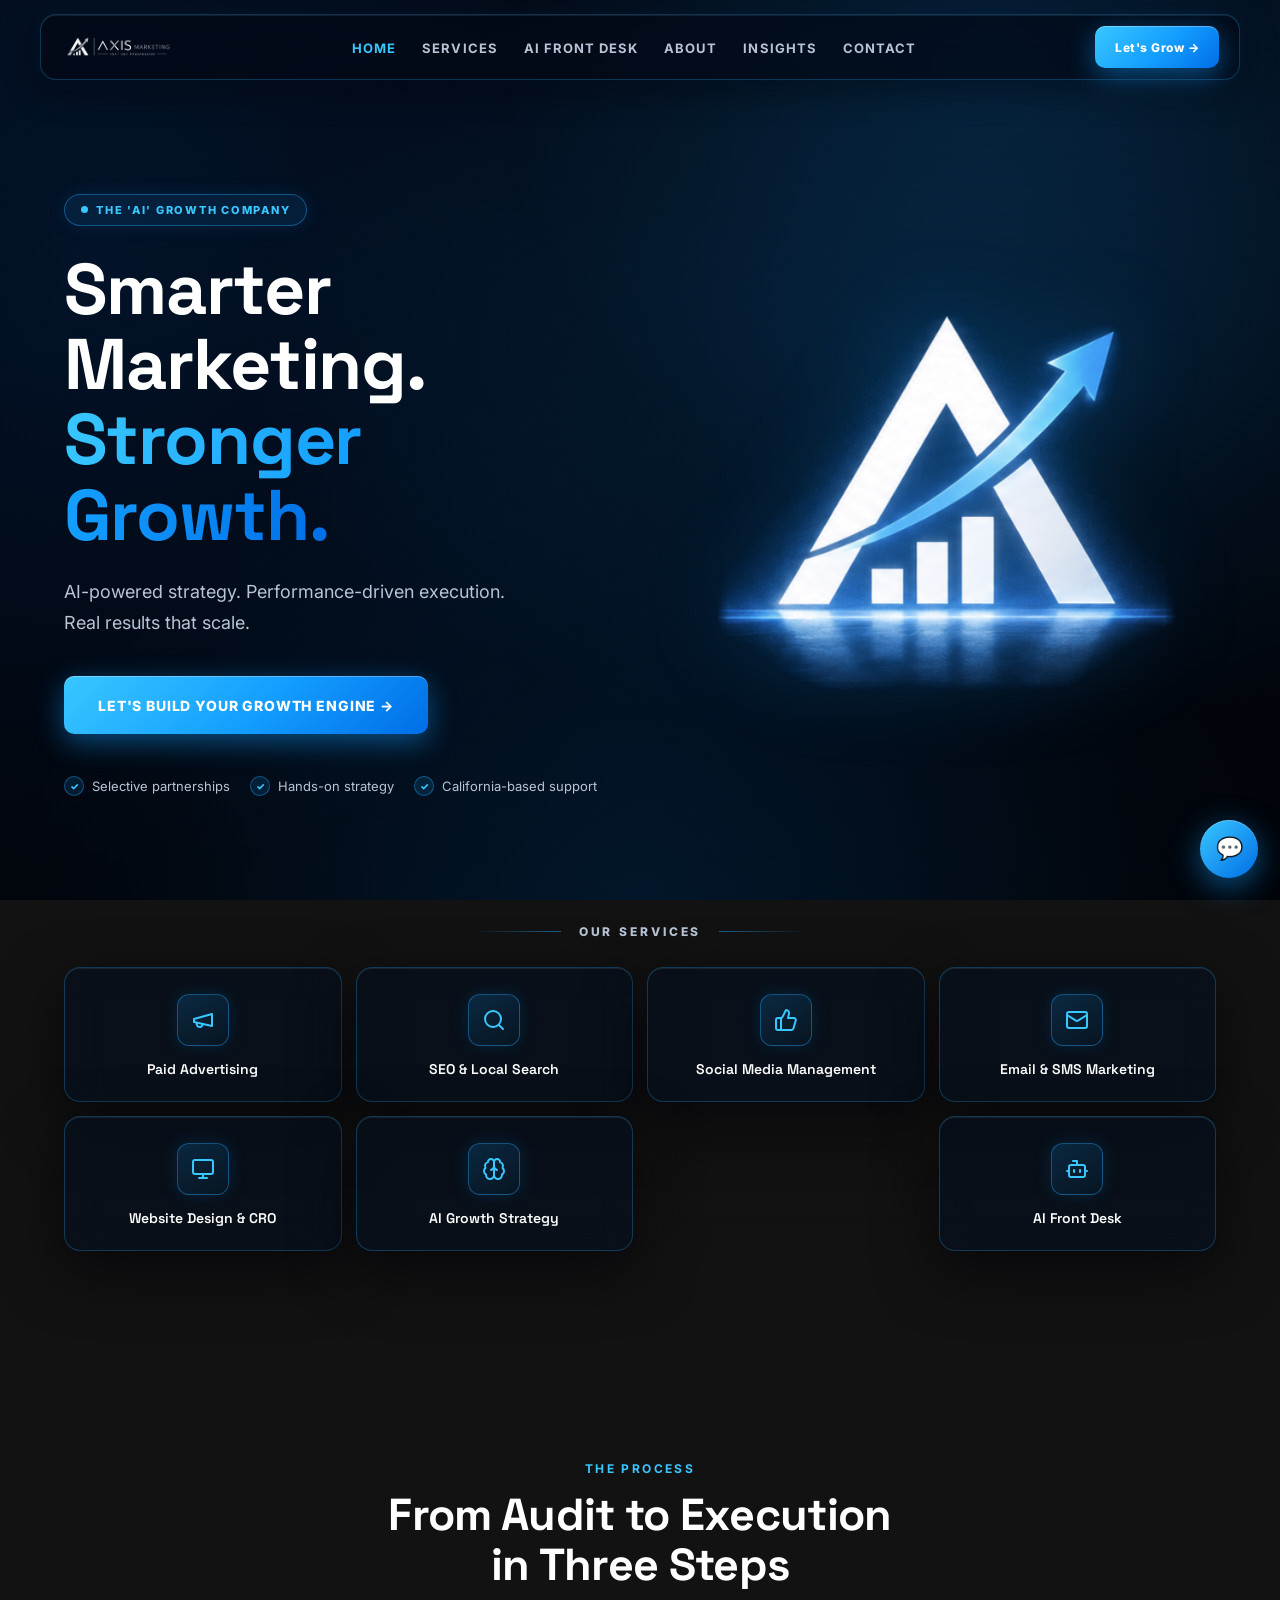
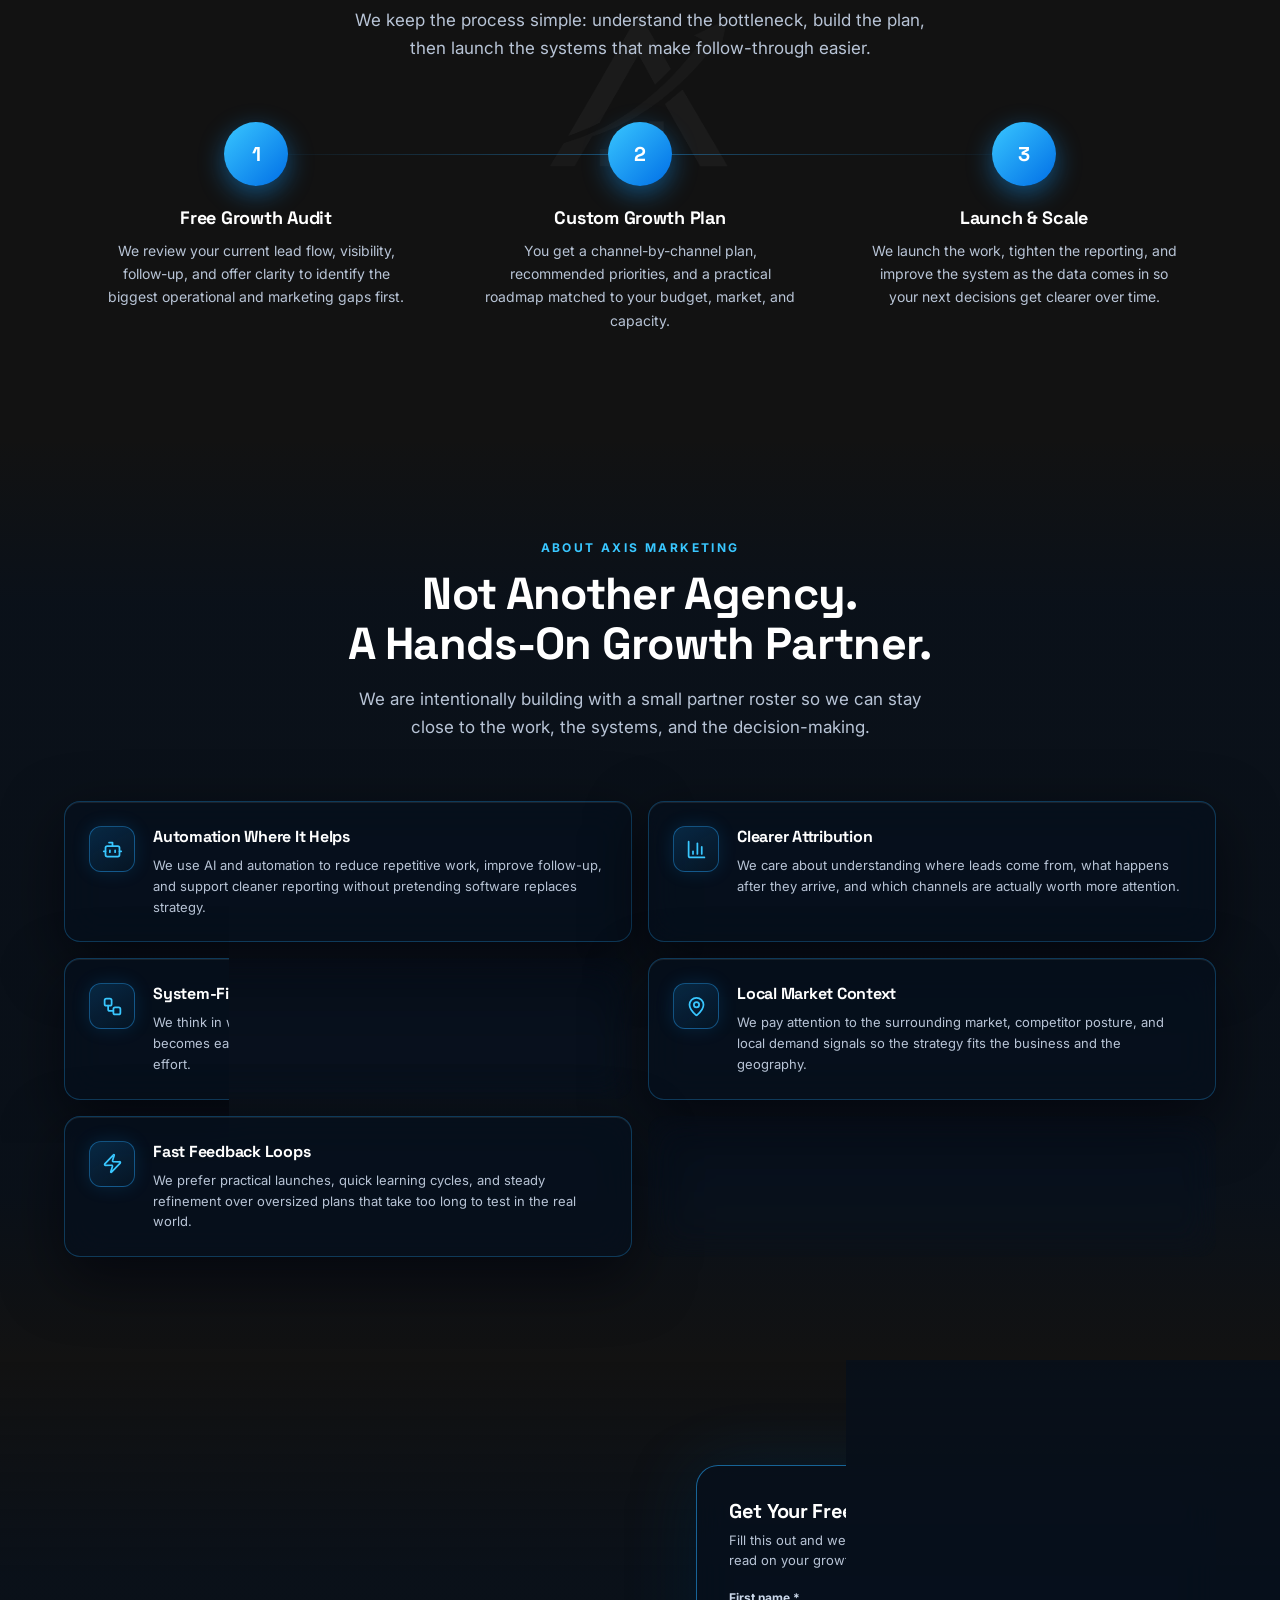
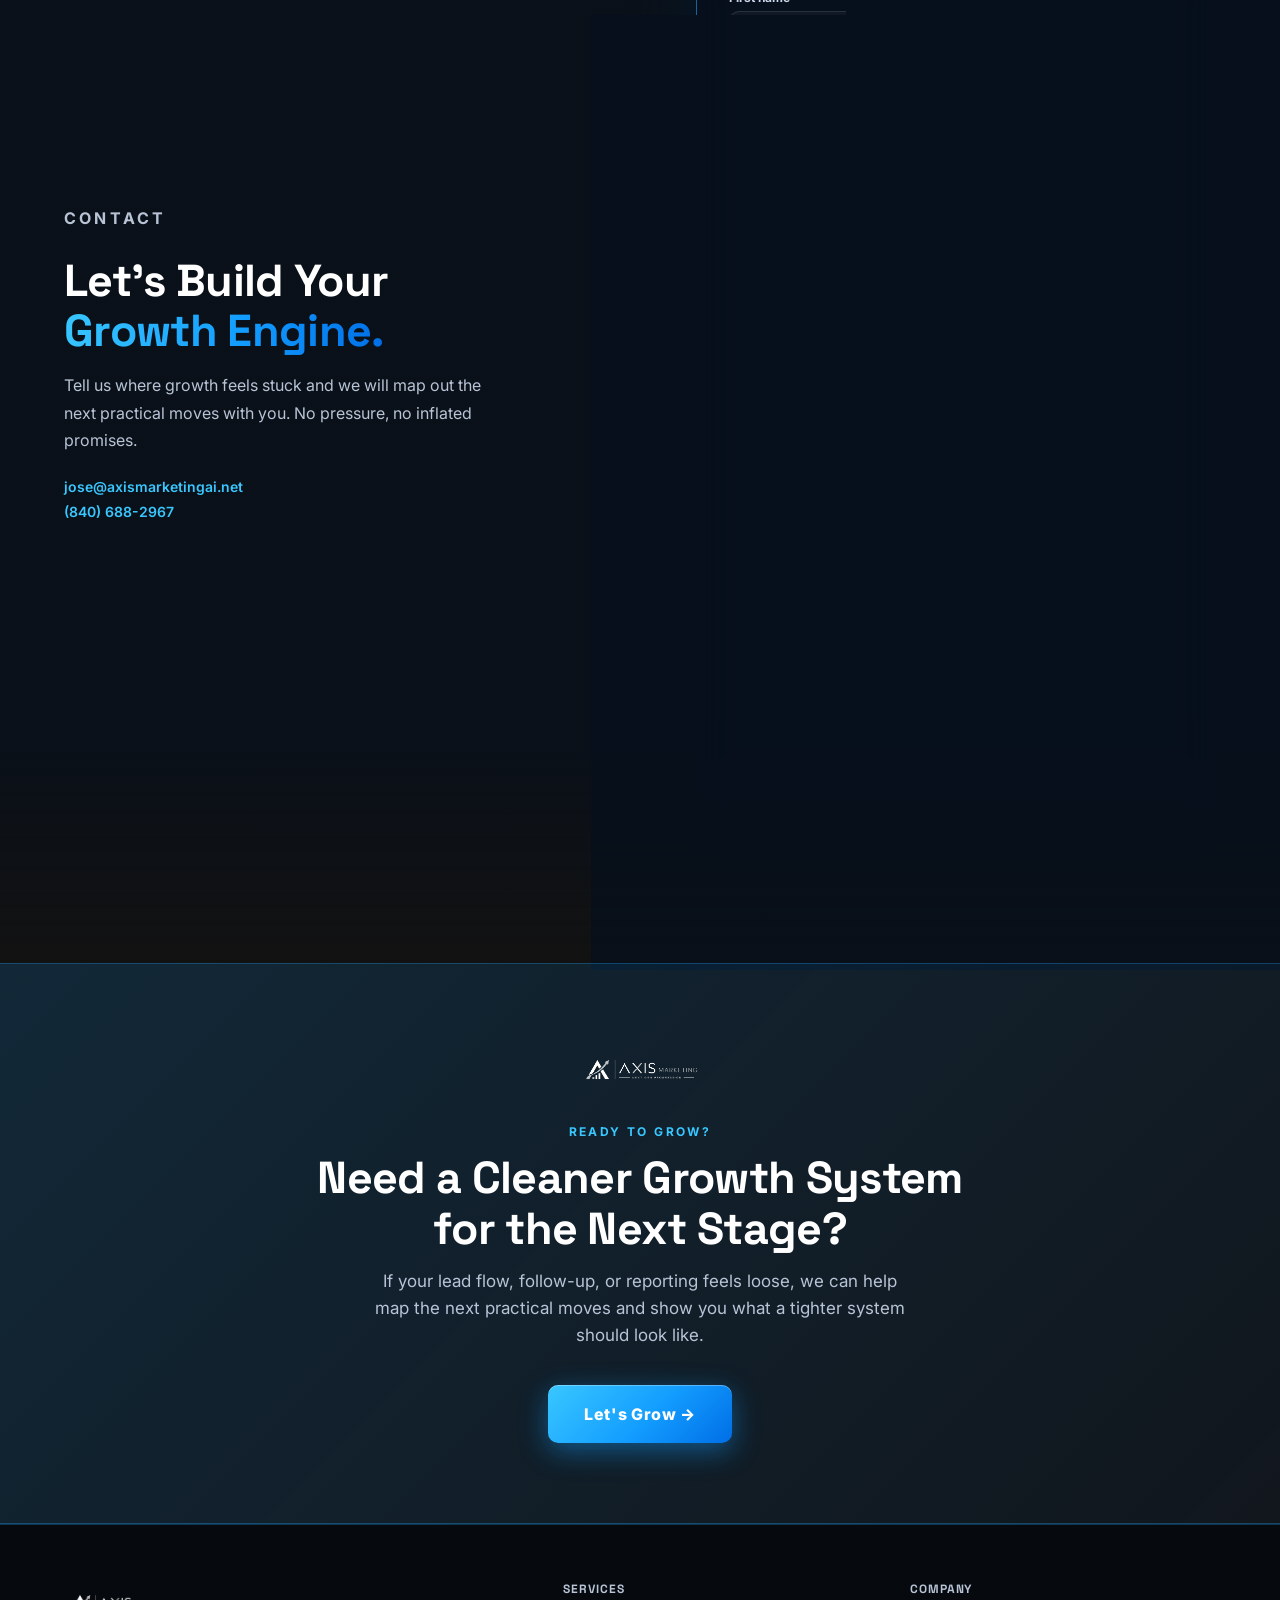
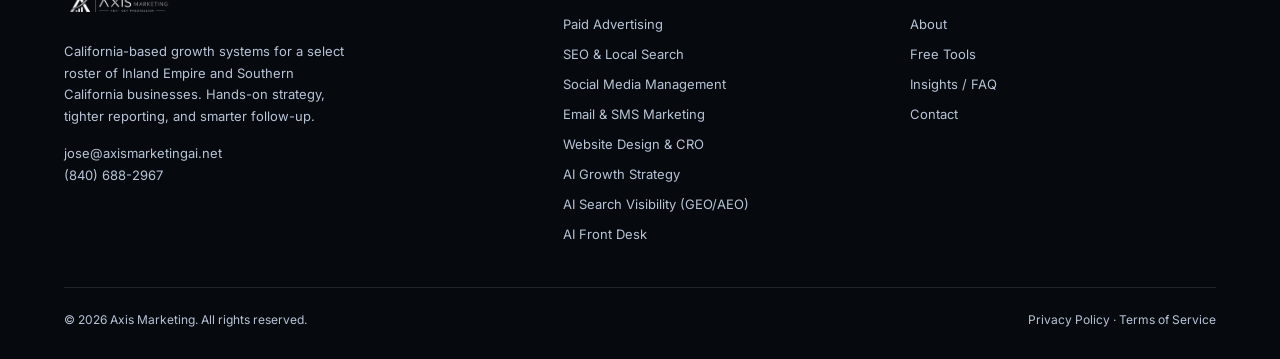
==== commit 91e7b181: "Update site phone number" ====
--- a/index.html
+++ b/index.html
@@ -439,7 +439,7 @@
           <p>Tell us where growth feels stuck and we will map out the next practical moves with you. No pressure, no inflated promises.</p>
           <div class="contact-direct">
             <a href="mailto:jose@axismarketingai.net">jose@axismarketingai.net</a>
-            <a href="tel:+19094942389">(909) 494-2389</a>
+            <a href="tel:+18406882967">(840) 688-2967</a>
           </div>
         </div>
 
@@ -584,7 +584,7 @@
           <p>California-based growth systems for a select roster of Inland Empire and Southern California businesses. Hands-on strategy, tighter reporting, and smarter follow-up.</p>
           <div class="footer-contact">
             <a href="mailto:jose@axismarketingai.net">jose@axismarketingai.net</a>
-            <a href="tel:+19094942389">(909) 494-2389</a>
+            <a href="tel:+18406882967">(840) 688-2967</a>
           </div>
         </div>
         <div class="footer-col">
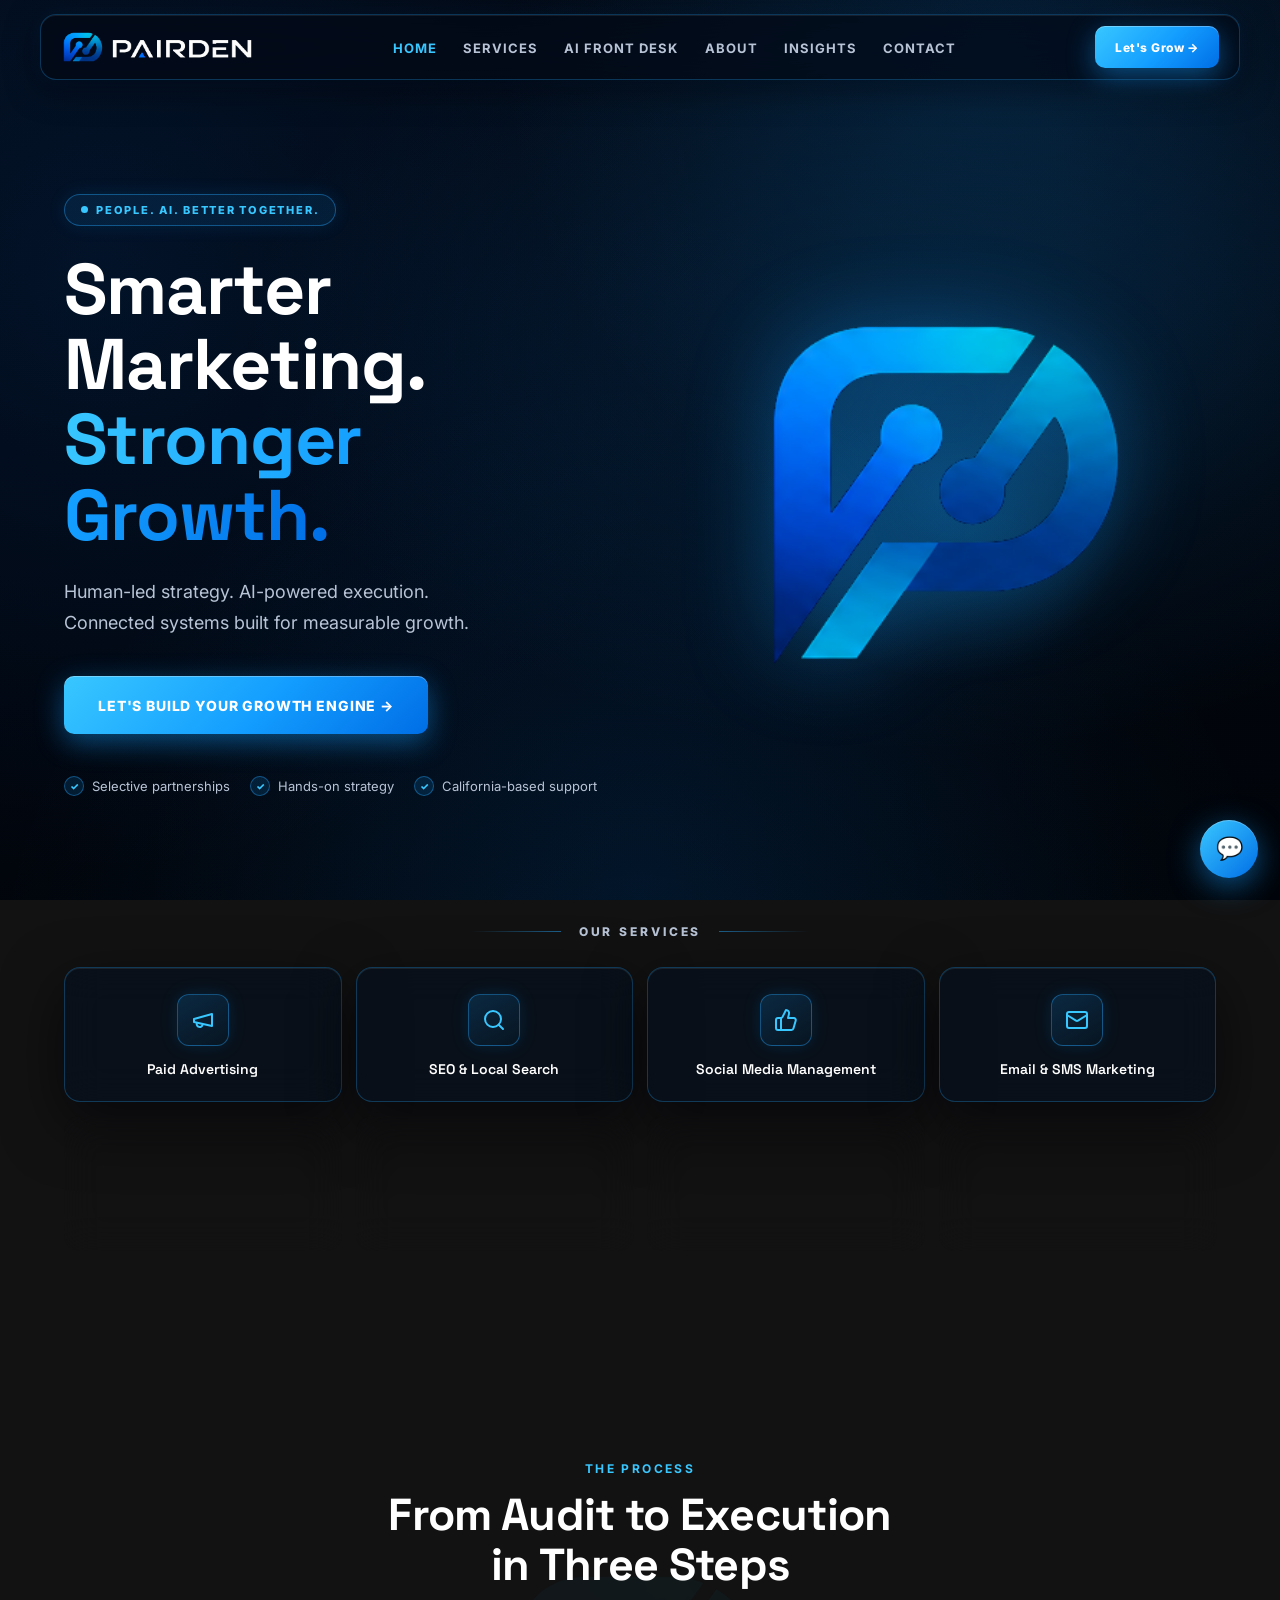
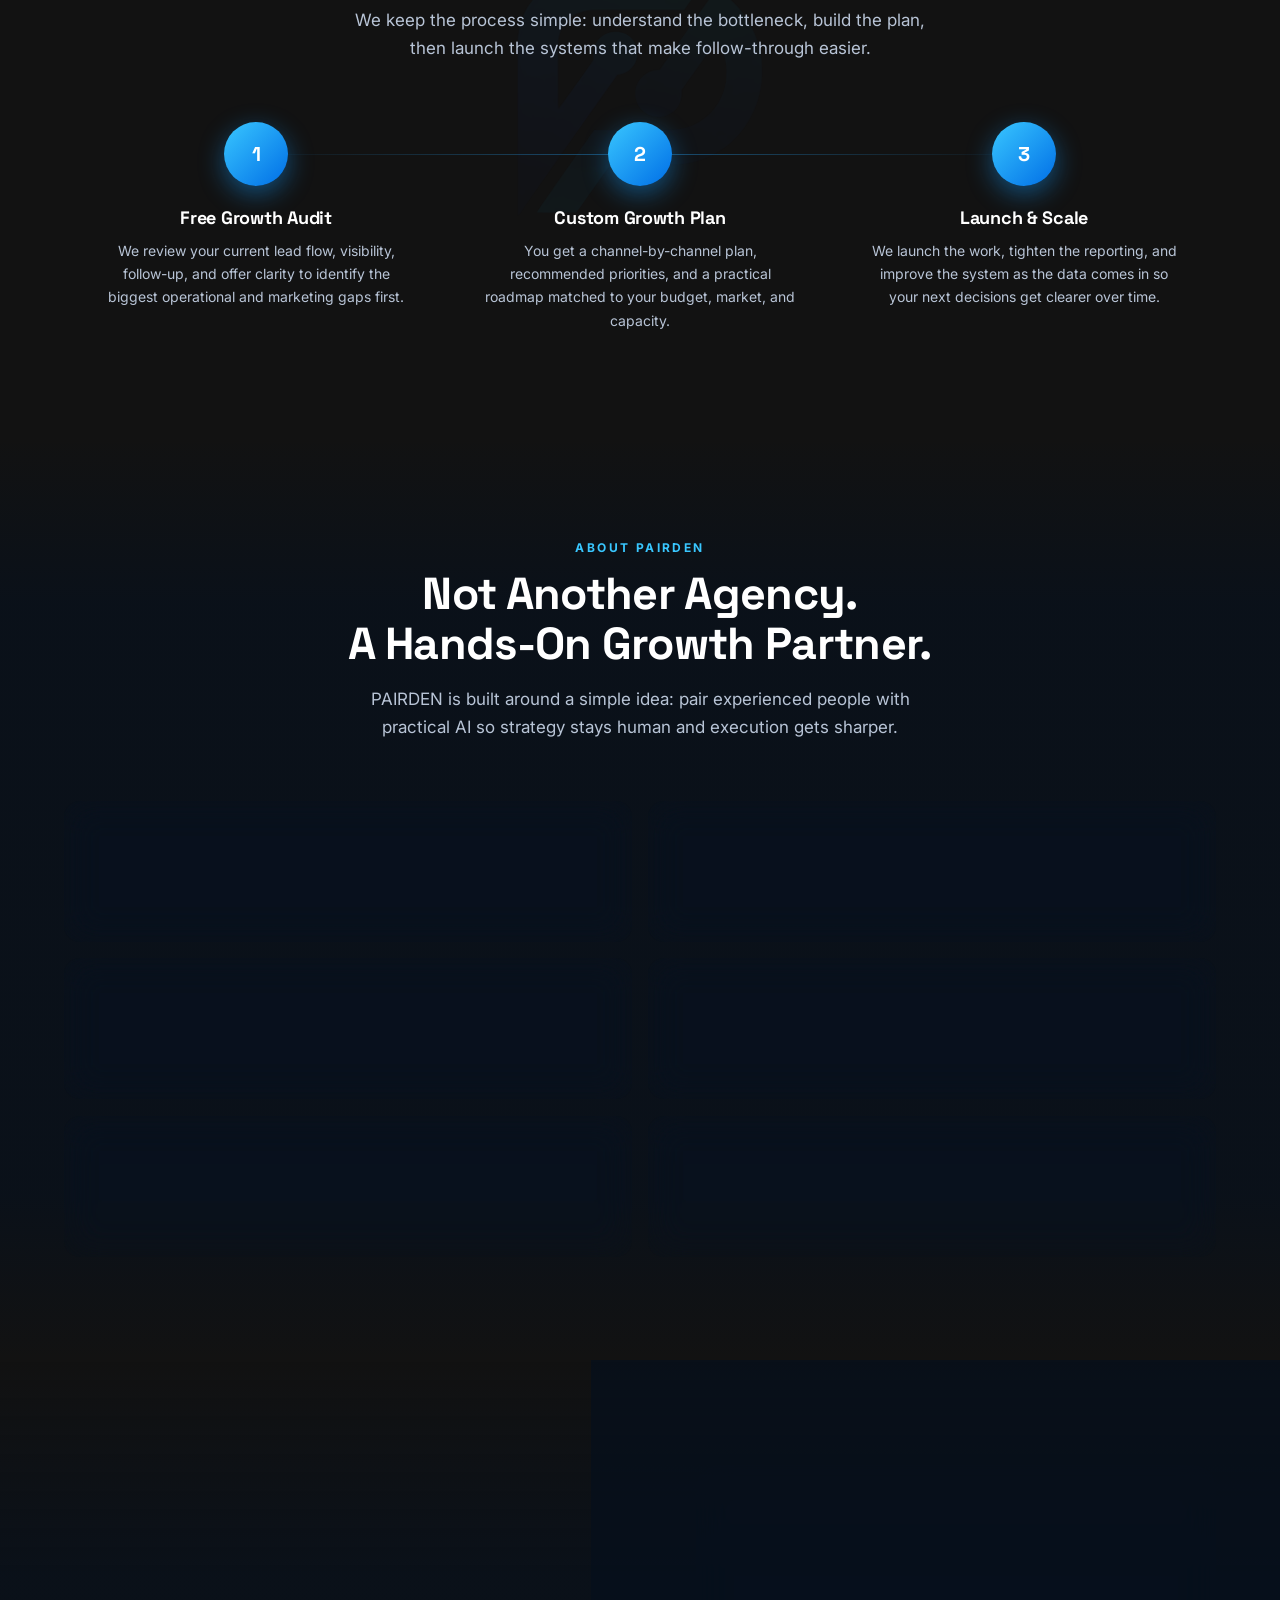
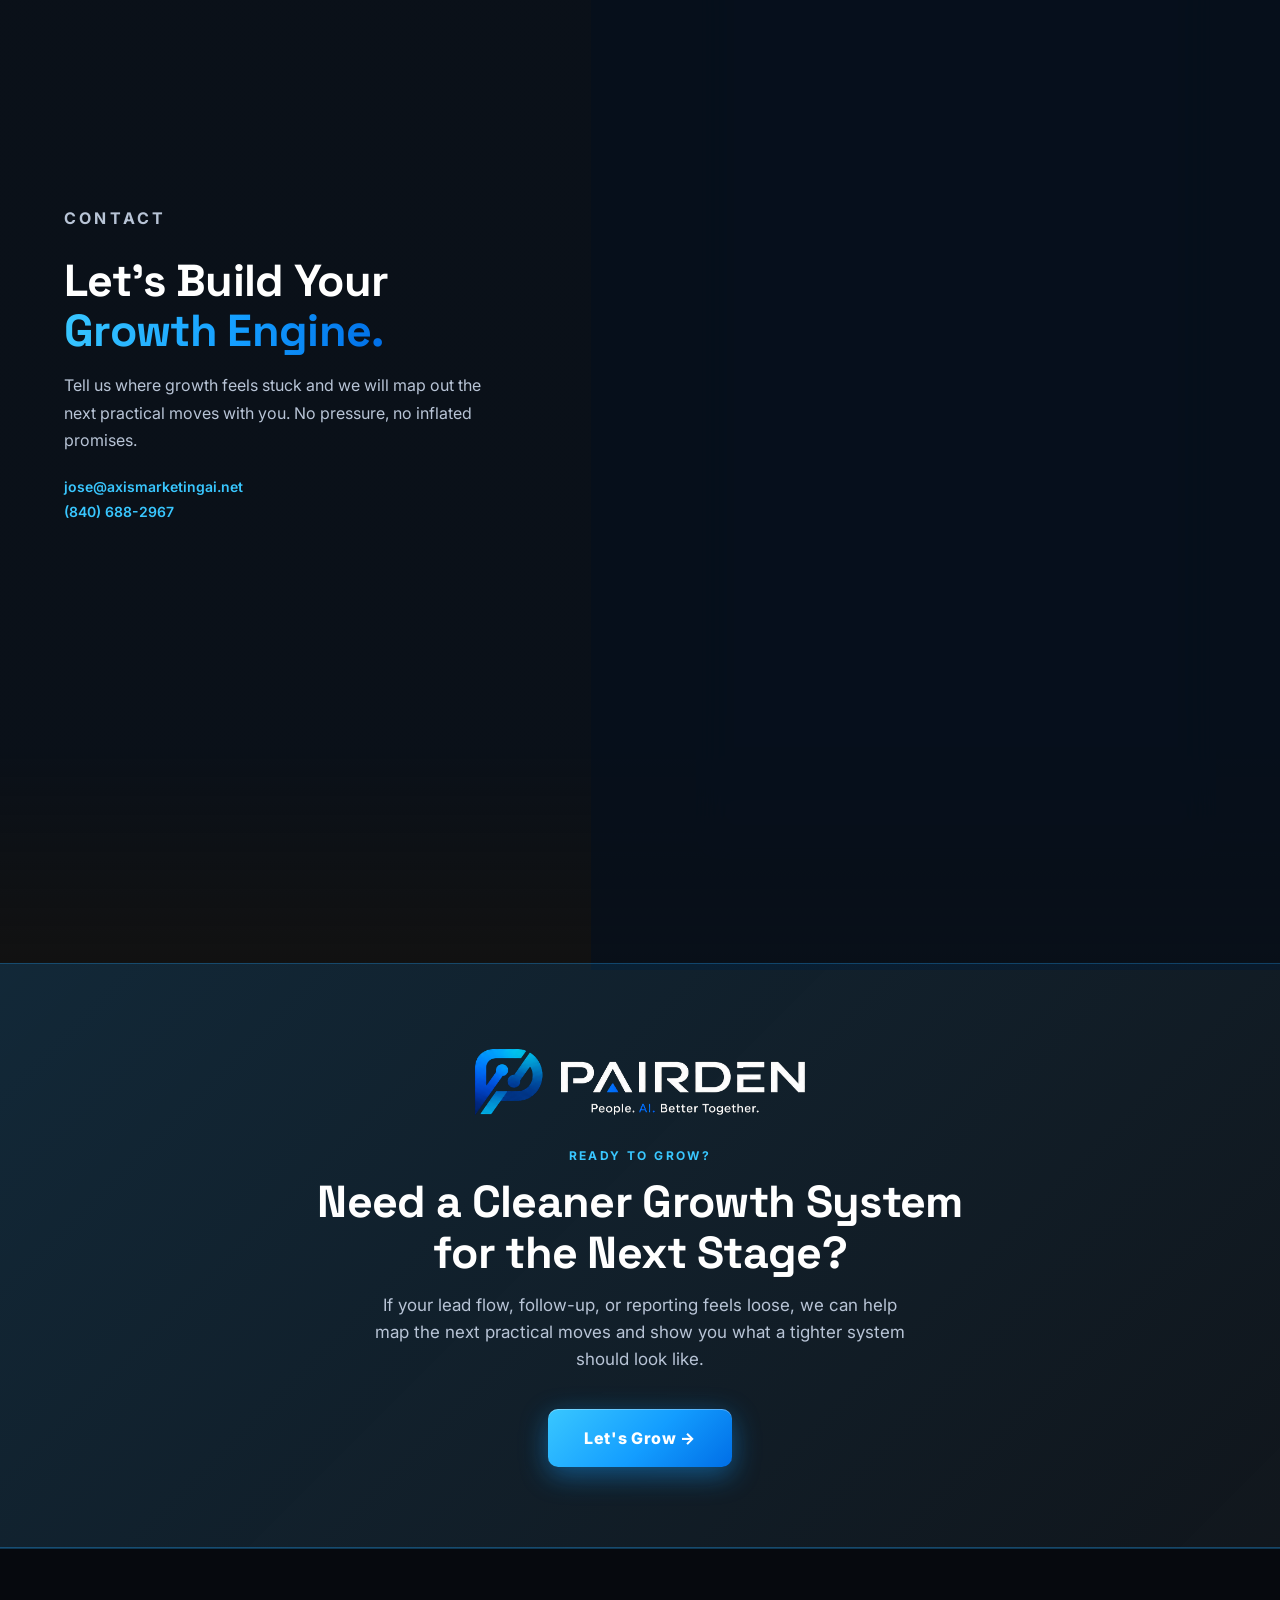
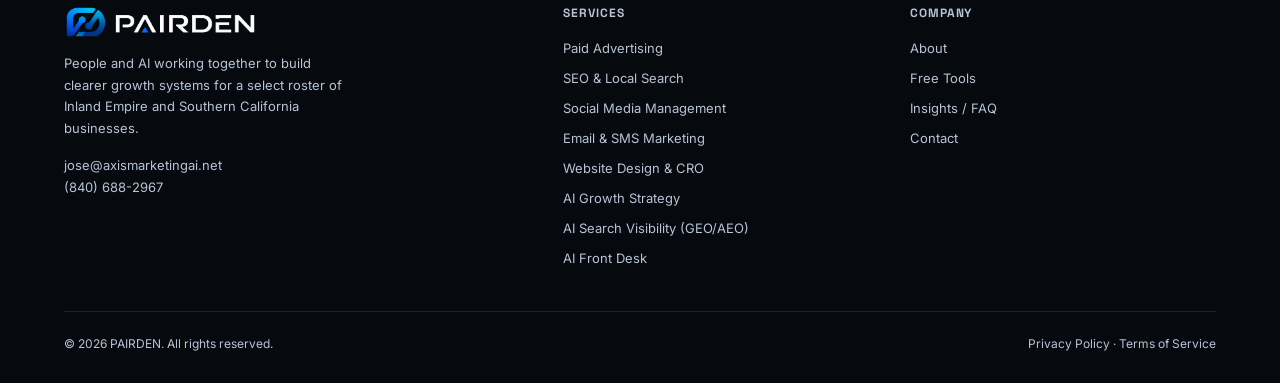
==== commit cf7471e8: "Rebrand site as PAIRDEN" ====
--- a/index.html
+++ b/index.html
@@ -3,16 +3,20 @@
 <head>
   <meta charset="utf-8" />
   <meta name="viewport" content="width=device-width, initial-scale=1" />
-  <title>Axis Marketing | Smarter Marketing. Stronger Growth.</title>
-  <meta name="description" content="Axis Marketing — AI-powered strategy and performance-driven execution for Inland Empire and Southern California businesses. Paid ads, local search, websites, automation, and AI search visibility." />
-  <link rel="icon" type="image/png" href="assets/axis-icon-logo.png" />
-  <meta property="og:title" content="Axis Marketing | Smarter Marketing. Stronger Growth." />
-  <meta property="og:description" content="AI-powered strategy. Performance-driven execution. Real results that scale." />
+  <title>PAIRDEN | Smarter Marketing. Stronger Growth.</title>
+  <meta name="description" content="PAIRDEN pairs hands-on human strategy with practical AI systems for measurable growth. Paid ads, local search, websites, automation, and AI search visibility for Southern California businesses." />
+  <link rel="icon" type="image/png" href="assets/pairden-icon.png" />
+  <meta name="theme-color" content="#020711" />
+  <meta property="og:title" content="PAIRDEN | Smarter Marketing. Stronger Growth." />
+  <meta property="og:description" content="People. AI. Better Together. Human-led strategy and AI-powered execution for measurable growth." />
   <meta property="og:type" content="website" />
-  <meta property="og:image" content="assets/axis-main-logo.png" />
-  <meta name="twitter:card" content="summary" />
-  <meta name="twitter:title" content="Axis Marketing | Smarter Marketing. Stronger Growth." />
-  <meta name="twitter:description" content="AI-powered strategy. Performance-driven execution. Real results that scale." />
+  <meta property="og:image" content="assets/pairden-social-card.png" />
+  <meta property="og:image:width" content="1200" />
+  <meta property="og:image:height" content="630" />
+  <meta name="twitter:card" content="summary_large_image" />
+  <meta name="twitter:title" content="PAIRDEN | Smarter Marketing. Stronger Growth." />
+  <meta name="twitter:description" content="People. AI. Better Together. Human-led strategy and AI-powered execution for measurable growth." />
+  <meta name="twitter:image" content="assets/pairden-social-card.png" />
   <meta name="robots" content="index, follow" />
   <link rel="preconnect" href="https://fonts.googleapis.com" />
   <link rel="preconnect" href="https://fonts.gstatic.com" crossorigin />
@@ -60,9 +64,13 @@
 
     /* ── Hero growth visual — brand render ── */
     .growth-visual { align-items: center; display: flex; justify-content: center; min-height: 480px; position: relative; }
+    .growth-visual::before {
+      background: radial-gradient(circle, rgba(19,157,255,0.24), transparent 66%);
+      border-radius: 50%; content: ""; height: 78%; position: absolute; width: 78%;
+    }
     .gv-render {
-      position: relative; width: clamp(300px, 36vw, 540px); z-index: 2;
-      filter: drop-shadow(0 0 46px rgba(19,157,255,0.3));
+      filter: drop-shadow(0 0 42px rgba(19,157,255,0.38));
+      position: relative; width: clamp(270px, 31vw, 420px); z-index: 2;
     }
 
     /* ── Services row (mockup, under hero) ── */
@@ -174,7 +182,7 @@
       .hero { padding-top: 130px; }
       .hero-grid { grid-template-columns: 1fr; }
       .growth-visual { min-height: 340px; }
-      .gv-render { width: min(420px, 82vw); }
+      .gv-render { width: min(380px, 78vw); }
       .services-row { grid-template-columns: repeat(3, 1fr); }
       .steps-grid { gap: 40px; grid-template-columns: 1fr; }
       .steps-grid::before { display: none; }
@@ -188,7 +196,7 @@
       .hero-trust { gap: 12px; }
       .step { padding: 0 12px; }
       .contact-form-card { padding: 22px 16px; }
-      .gv-render { width: min(340px, 88vw); }
+      .gv-render { width: min(310px, 78vw); }
       .growth-visual { min-height: 280px; }
     }
     @media (max-width: 400px) {
@@ -222,7 +230,7 @@
   <nav class="nav">
     <div class="nav-inner">
       <a href="/" class="nav-logo">
-        <img src="assets/axis-main-logo-white.png" alt="Axis Marketing" height="38" />
+        <img src="assets/pairden-wordmark-white.png" alt="PAIRDEN" height="34" />
       </a>
       <ul class="nav-links">
         <li><a href="/" aria-current="page">Home</a></li>
@@ -262,15 +270,15 @@
         <div>
           <div class="hero-badge reveal">
             <span class="hero-badge-dot"></span>
-            The 'AI' Growth Company
+            People. AI. Better Together.
           </div>
           <h1 class="reveal reveal-d1">
             Smarter Marketing.<br>
             <span class="grad-text">Stronger Growth.</span>
           </h1>
           <p class="hero-sub reveal reveal-d2">
-            AI-powered strategy. Performance-driven execution.<br>
-            Real results that scale.
+            Human-led strategy. AI-powered execution.<br>
+            Connected systems built for measurable growth.
           </p>
           <div class="hero-actions reveal reveal-d3">
             <a href="#contact" class="btn-primary">Let's Build Your Growth Engine →</a>
@@ -282,9 +290,9 @@
           </div>
         </div>
 
-        <!-- Right: brand growth render -->
+        <!-- Right: PAIRDEN brand mark -->
         <div class="growth-visual reveal reveal-d2" aria-hidden="true">
-          <img src="assets/axis-hero-visual.png" alt="" class="gv-render" />
+          <img src="assets/pairden-mark.png" alt="" class="gv-render" />
         </div>
 
       </div>
@@ -347,7 +355,7 @@
 
   <!-- ── How it works / Approach ── -->
   <section class="section-pad" id="how-it-works">
-    <img src="assets/axis-icon-logo-white.png" alt="" aria-hidden="true" class="steps-mark-bg" />
+    <img src="assets/pairden-mark.png" alt="" aria-hidden="true" class="steps-mark-bg" />
     <div class="container">
       <div class="section-header reveal">
         <p class="eyebrow">The process</p>
@@ -374,13 +382,13 @@
     </div>
   </section>
 
-  <!-- ── About / Why Axis Marketing ── -->
+  <!-- ── About / Why PAIRDEN ── -->
   <section class="section-pad section-tint" id="about">
     <div class="container">
       <div class="section-header reveal">
-        <p class="eyebrow">About Axis Marketing</p>
+        <p class="eyebrow">About PAIRDEN</p>
         <h2>Not Another Agency.<br>A Hands-On Growth Partner.</h2>
-        <p>We are intentionally building with a small partner roster so we can stay close to the work, the systems, and the decision-making.</p>
+        <p>PAIRDEN is built around a simple idea: pair experienced people with practical AI so strategy stays human and execution gets sharper.</p>
       </div>
       <div class="why-grid">
         <div class="why-card glass-card glass-lift reveal">
@@ -553,7 +561,7 @@
             <div class="icon-chip"><svg><use href="#i-rocket"/></svg></div>
             <h3>You're in the pipeline!</h3>
             <p>Thanks — your strategy session request has been received. We'll reach out within <strong>1 business day</strong>.</p>
-            <p style="margin-top:8px;font-size:12px;color:var(--muted)">Your lead has been logged in the Axis Marketing CRM.</p>
+            <p style="margin-top:8px;font-size:12px;color:var(--muted)">Your request is in the PAIRDEN pipeline and ready for review.</p>
           </div>
         </div>
       </div>
@@ -563,7 +571,7 @@
   <!-- ── CTA Band ── -->
   <section class="cta-band">
     <div class="container">
-      <img src="assets/axis-main-logo-white.png" alt="Axis Marketing" class="cta-wordmark reveal" />
+      <img src="assets/pairden-lockup-white.png" alt="PAIRDEN — People. AI. Better Together." class="cta-wordmark reveal" />
       <p class="eyebrow reveal" style="text-align:center">Ready to grow?</p>
       <h2 class="reveal">Need a Cleaner Growth System<br>for the Next Stage?</h2>
       <p class="reveal reveal-d1">If your lead flow, follow-up, or reporting feels loose, we can help map the next practical moves and show you what a tighter system should look like.</p>
@@ -580,8 +588,8 @@
     <div class="container">
       <div class="footer-grid">
         <div class="footer-brand">
-          <img src="assets/axis-main-logo-white.png" alt="Axis Marketing" class="footer-wordmark" />
-          <p>California-based growth systems for a select roster of Inland Empire and Southern California businesses. Hands-on strategy, tighter reporting, and smarter follow-up.</p>
+          <img src="assets/pairden-wordmark-white.png" alt="PAIRDEN" class="footer-wordmark" />
+          <p>People and AI working together to build clearer growth systems for a select roster of Inland Empire and Southern California businesses.</p>
           <div class="footer-contact">
             <a href="mailto:jose@axismarketingai.net">jose@axismarketingai.net</a>
             <a href="tel:+18406882967">(840) 688-2967</a>
@@ -611,7 +619,7 @@
         </div>
       </div>
       <div class="footer-bottom">
-        <span>© 2026 Axis Marketing. All rights reserved.</span>
+        <span>© 2026 PAIRDEN. All rights reserved.</span>
         <span><a href="privacy.html">Privacy Policy</a> · <a href="terms.html">Terms of Service</a></span>
       </div>
     </div>
@@ -621,12 +629,12 @@
   <button class="scroll-top-btn" id="scrollTopBtn" aria-label="Back to top" title="Back to top">↑</button>
 
   <!-- ── Chatbot ── -->
-  <button class="chat-bubble" id="chatBubble" aria-label="Chat with Axis Marketing">💬</button>
-  <div class="chat-panel" id="chatPanel" role="dialog" aria-label="Axis Marketing Growth Chat">
+  <button class="chat-bubble" id="chatBubble" aria-label="Chat with PAIRDEN">💬</button>
+  <div class="chat-panel" id="chatPanel" role="dialog" aria-label="PAIRDEN Growth Chat">
     <div class="chat-header">
-      <img src="assets/axis-icon-logo-white.png" alt="Axis Marketing" />
+      <img src="assets/pairden-mark.png" alt="PAIRDEN" />
       <div class="chat-header-text">
-        <strong>Axis Marketing Growth Chat</strong>
+        <strong>PAIRDEN Growth Chat</strong>
         <span>● Online</span>
       </div>
       <button class="chat-header-close" id="chatClose" aria-label="Close chat">✕</button>
@@ -914,7 +922,7 @@
       let chatData = {};
 
       const flow = [
-        { ask: "👋 Hey there! I'm the Axis Marketing AI. Before connecting you with a strategist, mind if I ask a few quick questions?", opts: ["Sure, let's go!", "Just show me the form"], freeInput: false },
+        { ask: "👋 Hey there! I'm the PAIRDEN AI. Before connecting you with a strategist, mind if I ask a few quick questions?", opts: ["Sure, let's go!", "Just show me the form"], freeInput: false },
         { ask: "What's your first name?", freeInput: true, key: "firstName" },
         { ask: "Nice to meet you, {firstName}! What's the name of your business?", freeInput: true, key: "company" },
         { ask: "What's your biggest marketing challenge right now?", opts: ["Not enough leads", "Poor ROAS on ads", "No time to manage it", "Starting from scratch"], freeInput: true, key: "challenge" },
@@ -933,7 +941,7 @@
         panel.classList.remove("open");
         bubble.textContent = "💬";
       }
-      window.__axisCloseChat = closeChat;
+      window.__pairdenCloseChat = closeChat;
 
       bubble.addEventListener("click", () => isOpen ? closeChat() : openChat());
       closeBtn.addEventListener("click", closeChat);
@@ -1021,7 +1029,7 @@
 
       function finishChat() {
         setTimeout(() => {
-          botSay("Perfect — we've got everything we need! 🚀 I'm logging your info and an Axis Marketing strategist will reach out to " + (chatData.email || "you") + " within 1 business day with a custom growth plan.");
+          botSay("Perfect — we've got everything we need! 🚀 I'm logging your info and a PAIRDEN strategist will reach out to " + (chatData.email || "you") + " within 1 business day with a custom growth plan.");
           if (chatData.email) {
             submitToMake({
               firstName:  chatData.firstName || "Chat",
@@ -1038,7 +1046,7 @@
           setTimeout(() => {
             const cta = document.createElement("div");
             cta.className = "chat-msg bot";
-            cta.innerHTML = '📋 <a href="#contact" style="color:var(--accent-bright);font-weight:700" onclick="window.__axisCloseChat && window.__axisCloseChat()">Fill out the full form</a> for the fastest response — or just wait for our call!';
+            cta.innerHTML = '📋 <a href="#contact" style="color:var(--accent-bright);font-weight:700" onclick="window.__pairdenCloseChat && window.__pairdenCloseChat()">Fill out the full form</a> for the fastest response — or just wait for our call!';
             msgs.appendChild(cta);
             msgs.scrollTop = msgs.scrollHeight;
           }, 1400);
--- a/styles.css
+++ b/styles.css
@@ -1,5 +1,5 @@
 /* ═══════════════════════════════════════════════════════════════════
-   AXIS MARKETING — SHARED DESIGN SYSTEM
+   PAIRDEN — SHARED DESIGN SYSTEM
    Premium futuristic dark mode · near-black + electric blue glow
    Palette: bg #020711 · blue #139dff · bright #39C7FF · deep #006EE6
    ═══════════════════════════════════════════════════════════════════ */
@@ -168,8 +168,8 @@
   backdrop-filter: blur(20px) saturate(140%);
   box-shadow: 0 8px 32px rgba(0,2,8,0.5), 0 0 20px rgba(19,157,255,0.08), inset 0 1px 0 var(--highlight);
 }
-.nav-logo { align-items: center; display: flex; }
-.nav-logo img { height: 48px; width: auto; }
+.nav-logo { align-items: center; display: flex; flex-shrink: 0; }
+.nav-logo img { height: 34px; max-width: 235px; object-fit: contain; width: auto; }
 .nav-links { align-items: center; display: flex; gap: 26px; list-style: none; }
 .nav-links a {
   color: var(--muted); font-size: 13px; font-weight: 700;
@@ -211,7 +211,7 @@
 }
 .footer-grid { display: grid; gap: 40px; grid-template-columns: 1.5fr 1fr 1fr; margin-bottom: 44px; }
 .footer-brand p { color: var(--muted); font-size: 13px; line-height: 1.65; margin-top: 14px; max-width: 280px; }
-.footer-wordmark { height: 46px; width: auto; margin-bottom: 6px; }
+.footer-wordmark { height: 34px; max-width: 280px; object-fit: contain; width: auto; margin-bottom: 6px; }
 .footer-contact { display: grid; gap: 6px; margin-top: 18px; }
 .footer-contact a { color: var(--muted); font-size: 13px; transition: color 0.15s; }
 .footer-contact a:hover { color: var(--accent-bright); }
@@ -299,7 +299,7 @@
   background: linear-gradient(135deg, rgba(19,157,255,0.2), rgba(19,157,255,0.05));
   border-bottom: 1px solid rgba(38,169,255,0.25);
 }
-.chat-header img { border-radius: 7px; height: 28px; width: 28px; }
+.chat-header img { height: 30px; object-fit: contain; width: 30px; }
 .chat-header-text strong { display: block; font-size: 14px; }
 .chat-header-text span { color: var(--accent-bright); font-size: 11px; font-weight: 600; }
 .chat-header-close { background: none; border: none; color: var(--muted); cursor: pointer; font-size: 18px; margin-left: auto; padding: 2px 6px; }
@@ -375,7 +375,7 @@
 }
 .cta-band h2 { margin-bottom: 14px; }
 .cta-band > .container > p:not(.eyebrow) { color: var(--muted); font-size: 17px; line-height: 1.6; margin: 0 auto 36px; max-width: 540px; }
-.cta-wordmark { display: block; height: 52px; margin: 0 auto 28px; opacity: 0.92; width: auto; }
+.cta-wordmark { display: block; height: 76px; margin: 0 auto 28px; max-width: min(560px, 90vw); object-fit: contain; opacity: 0.96; width: auto; }
 .cta-actions { align-items: center; display: flex; flex-wrap: wrap; gap: 14px; justify-content: center; }
 
 /* ── Tools (tools.html) ─────────────────────────────────────── */
@@ -492,6 +492,8 @@
   .doc { margin-top: 120px; }
   .nav { padding: 10px 12px 0; }
   .nav-mobile-menu { left: 12px; right: 12px; top: 84px; }
+  .nav-logo img { height: 30px; max-width: 205px; }
+  .cta-wordmark { height: 62px; max-width: 92vw; }
 }
 
 /* ── Reduced motion ─────────────────────────────────────────── */
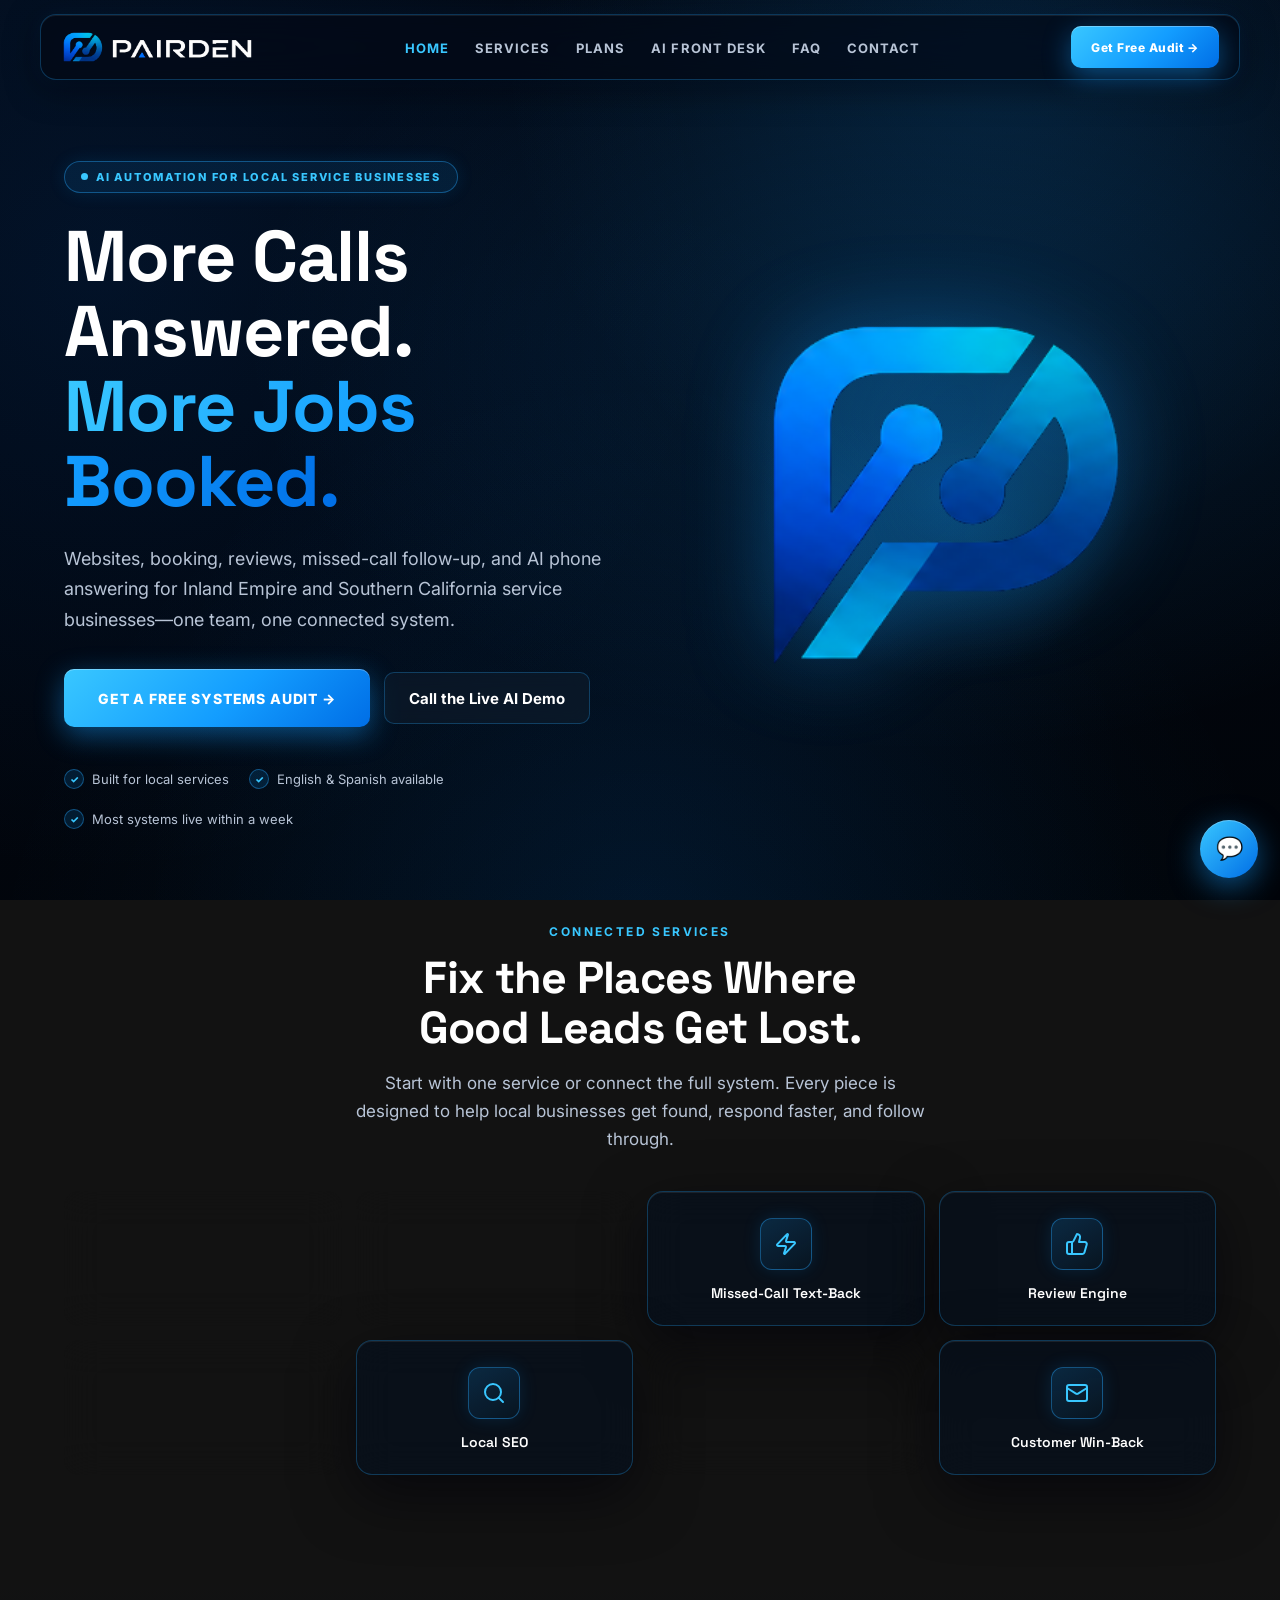
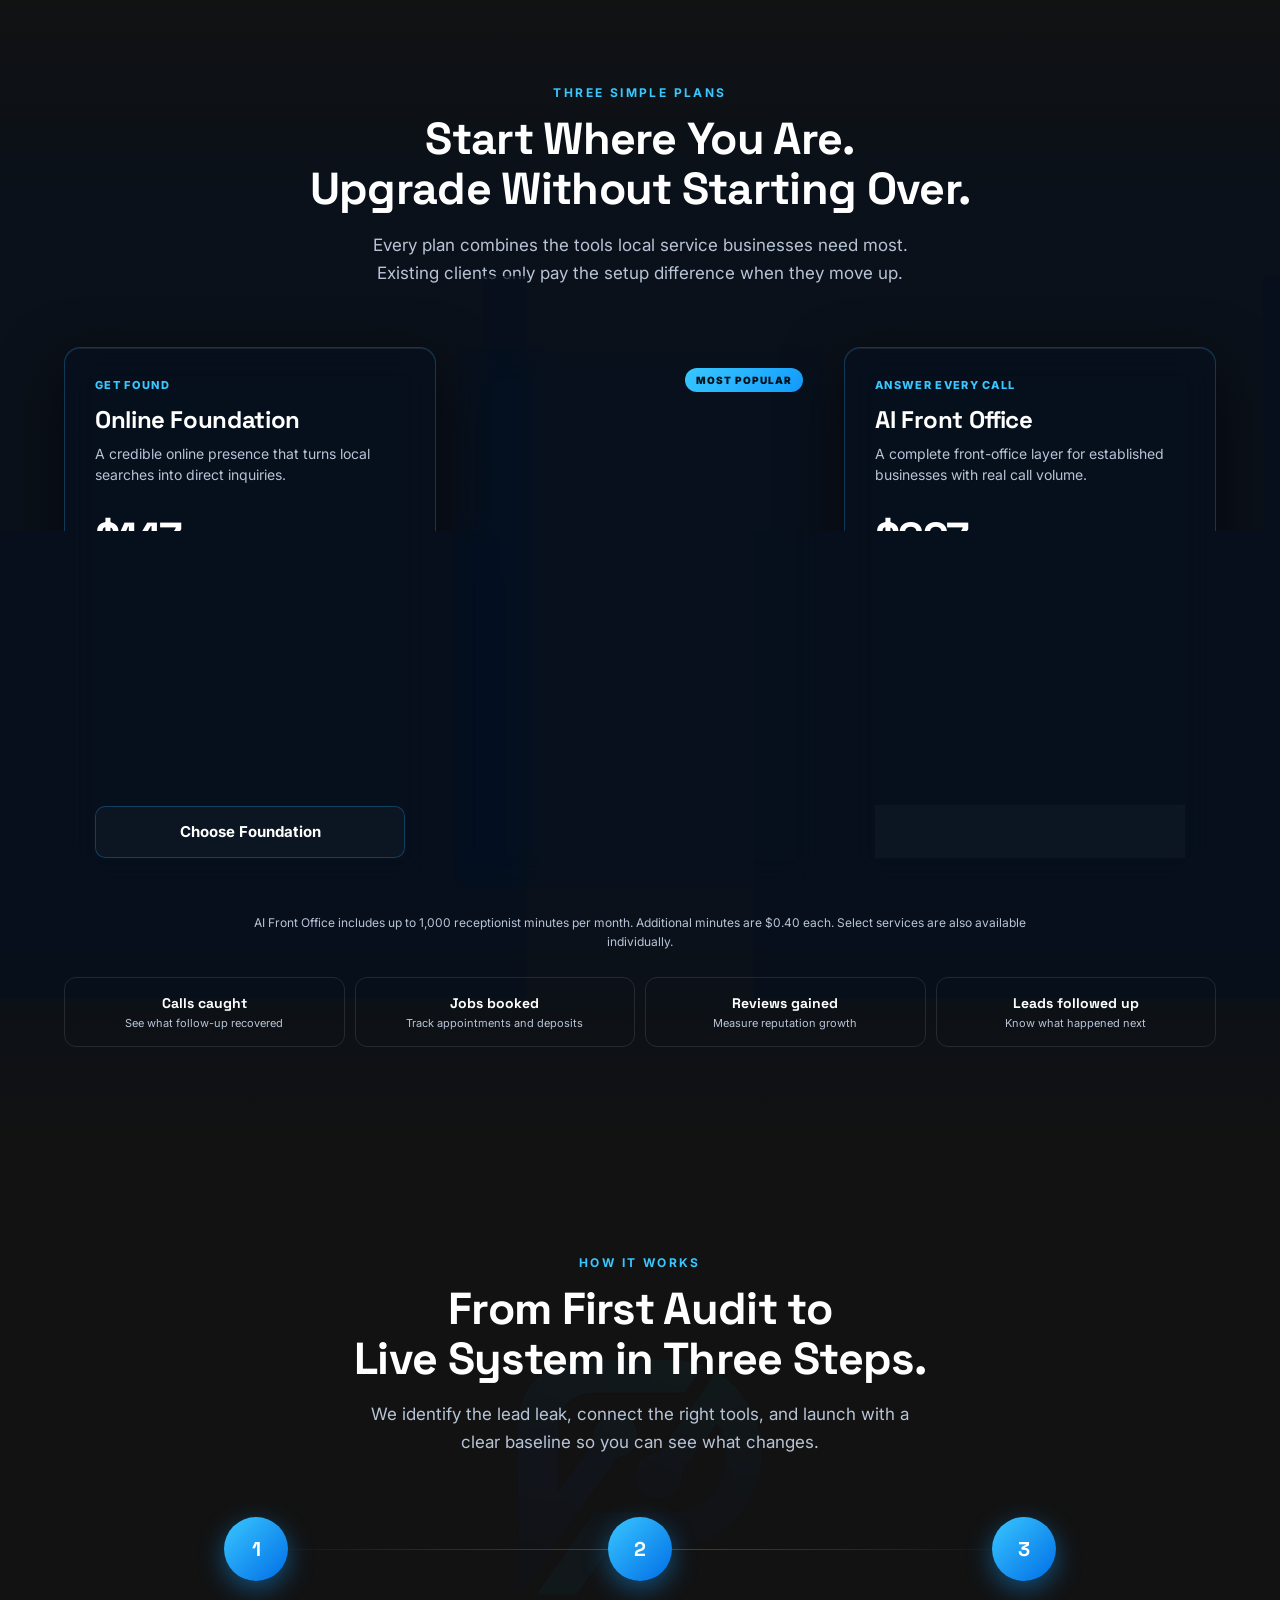
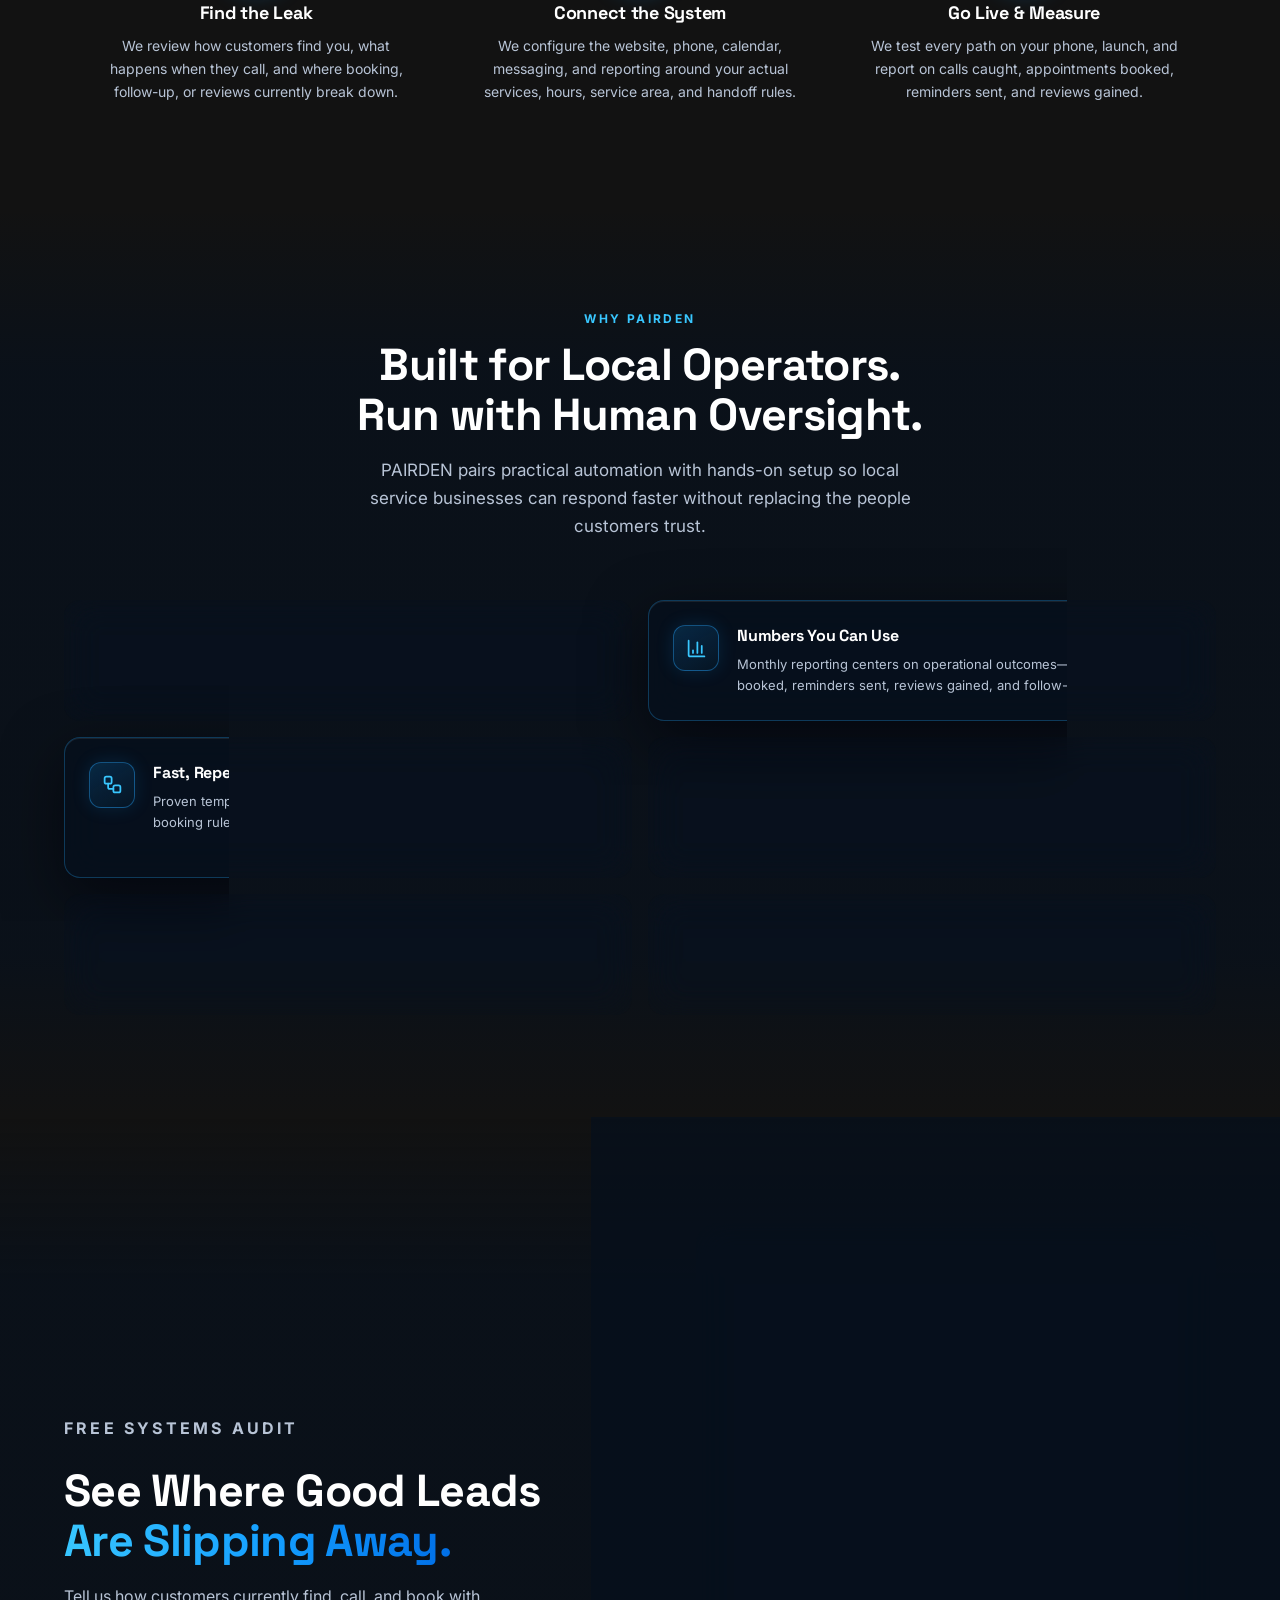
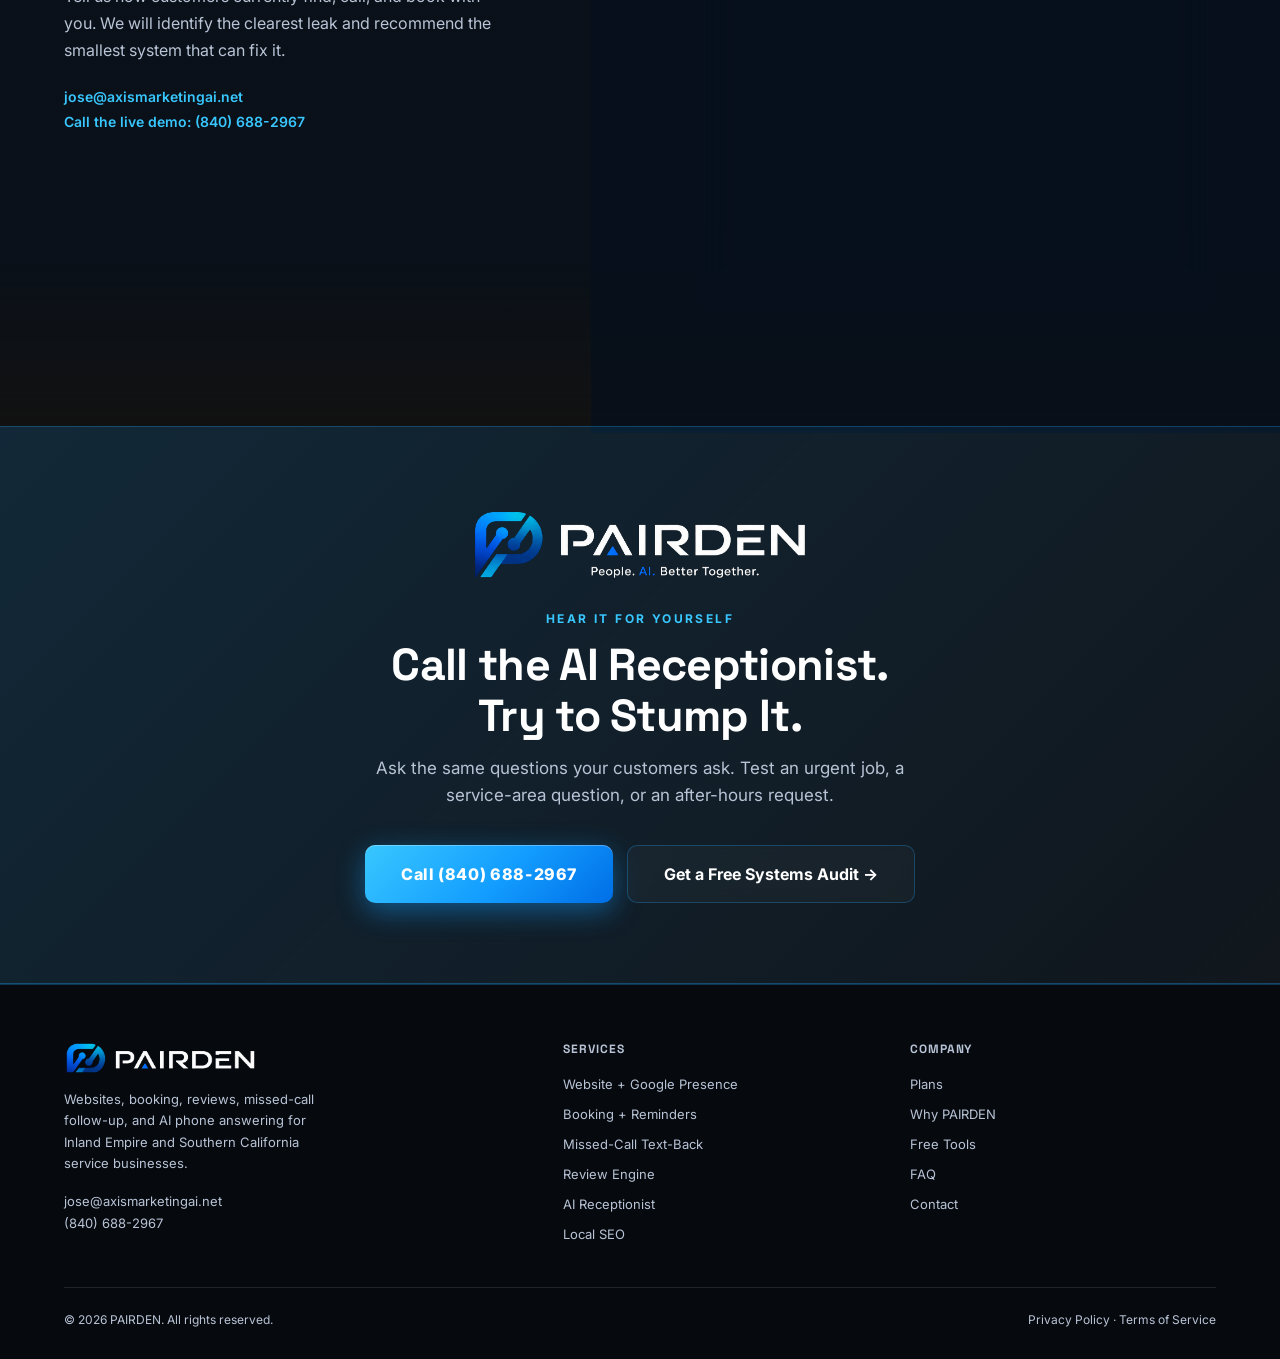
==== commit 887bda6f: "Align PAIRDEN site with service plan and A2P requirements" ====
--- a/index.html
+++ b/index.html
@@ -3,24 +3,40 @@
 <head>
   <meta charset="utf-8" />
   <meta name="viewport" content="width=device-width, initial-scale=1" />
-  <title>PAIRDEN | Smarter Marketing. Stronger Growth.</title>
-  <meta name="description" content="PAIRDEN pairs hands-on human strategy with practical AI systems for measurable growth. Paid ads, local search, websites, automation, and AI search visibility for Southern California businesses." />
+  <title>PAIRDEN | More Calls Answered. More Jobs Booked.</title>
+  <meta name="description" content="PAIRDEN builds connected websites, booking, review, missed-call, and AI phone systems for Inland Empire and Southern California service businesses." />
   <link rel="icon" type="image/png" href="assets/pairden-icon.png" />
   <meta name="theme-color" content="#020711" />
-  <meta property="og:title" content="PAIRDEN | Smarter Marketing. Stronger Growth." />
-  <meta property="og:description" content="People. AI. Better Together. Human-led strategy and AI-powered execution for measurable growth." />
+  <link rel="canonical" href="https://axismarketingai.net/" />
+  <meta property="og:title" content="PAIRDEN | More Calls Answered. More Jobs Booked." />
+  <meta property="og:description" content="Websites, booking, reviews, missed-call follow-up, and AI phone answering for local service businesses." />
   <meta property="og:type" content="website" />
-  <meta property="og:image" content="assets/pairden-social-card.png" />
+  <meta property="og:url" content="https://axismarketingai.net/" />
+  <meta property="og:image" content="https://axismarketingai.net/assets/pairden-social-card.png" />
   <meta property="og:image:width" content="1200" />
   <meta property="og:image:height" content="630" />
   <meta name="twitter:card" content="summary_large_image" />
-  <meta name="twitter:title" content="PAIRDEN | Smarter Marketing. Stronger Growth." />
-  <meta name="twitter:description" content="People. AI. Better Together. Human-led strategy and AI-powered execution for measurable growth." />
-  <meta name="twitter:image" content="assets/pairden-social-card.png" />
+  <meta name="twitter:title" content="PAIRDEN | More Calls Answered. More Jobs Booked." />
+  <meta name="twitter:description" content="Connected lead systems for local service businesses in Inland Empire and Southern California." />
+  <meta name="twitter:image" content="https://axismarketingai.net/assets/pairden-social-card.png" />
   <meta name="robots" content="index, follow" />
+  <script type="application/ld+json">
+  {
+    "@context": "https://schema.org",
+    "@type": "Organization",
+    "name": "PAIRDEN",
+    "url": "https://axismarketingai.net/",
+    "logo": "https://axismarketingai.net/assets/pairden-icon.png",
+    "image": "https://axismarketingai.net/assets/pairden-social-card.png",
+    "description": "Connected websites, booking, review, missed-call, and AI phone systems for local service businesses.",
+    "telephone": "+1-840-688-2967",
+    "email": "jose@axismarketingai.net",
+    "areaServed": ["Inland Empire", "Southern California"]
+  }
+  </script>
   <link rel="preconnect" href="https://fonts.googleapis.com" />
   <link rel="preconnect" href="https://fonts.gstatic.com" crossorigin />
-  <link href="https://fonts.googleapis.com/css2?family=Inter:wght@400;500;600;700;800&family=JetBrains+Mono:wght@500;700&family=Space+Grotesk:wght@500;600;700&display=swap" rel="stylesheet" />
+  <link href="https://fonts.googleapis.com/css2?family=Inter:wght@400;500;600;700;800&amp;family=JetBrains+Mono:wght@500;700&amp;family=Space+Grotesk:wght@500;600;700&amp;display=swap" rel="stylesheet" />
   <link rel="stylesheet" href="styles.css" />
   <style>
     /* ── Homepage-specific styles ── */
@@ -50,7 +66,7 @@
     }
     .hero-badge-dot { animation: blink 2s ease-in-out infinite; background: var(--accent-bright); border-radius: 50%; height: 7px; width: 7px; }
     .hero h1 { margin-bottom: 24px; }
-    .hero-sub { color: var(--muted); font-size: 18px; line-height: 1.7; margin-bottom: 38px; max-width: 480px; }
+    .hero-sub { color: var(--muted); font-size: 18px; line-height: 1.7; margin-bottom: 34px; max-width: 590px; }
     .hero-actions { align-items: center; display: flex; flex-wrap: wrap; gap: 14px; }
     .hero-actions .btn-primary { font-size: 14px; letter-spacing: 0.06em; min-height: 58px; padding: 0 34px; text-transform: uppercase; }
     .hero-trust { align-items: center; display: flex; flex-wrap: wrap; gap: 20px; margin-top: 42px; }
@@ -122,6 +138,35 @@
     .service-detail-actions { align-items: center; display: flex; flex-wrap: wrap; gap: 12px; margin-top: 18px; }
     .service-detail-link { color: var(--accent-bright); font-size: 14px; font-weight: 800; }
     .service-detail-link:hover { text-decoration: underline; }
+
+    /* Public package ladder */
+    .package-grid { display: grid; gap: 18px; grid-template-columns: repeat(3, 1fr); }
+    .package-card { display: flex; flex-direction: column; padding: 30px; position: relative; }
+    .package-card.featured {
+      border-color: var(--accent-bright);
+      box-shadow: 0 24px 70px rgba(0,2,8,0.7), 0 0 42px rgba(19,157,255,0.2), inset 0 1px 0 var(--highlight);
+    }
+    .package-badge {
+      background: linear-gradient(135deg, var(--accent-bright), var(--accent)); border-radius: 999px;
+      color: #021018; font-size: 10px; font-weight: 900; letter-spacing: 0.1em;
+      padding: 6px 11px; position: absolute; right: 22px; text-transform: uppercase; top: 20px;
+    }
+    .package-kicker { color: var(--accent-bright); font-size: 11px; font-weight: 800; letter-spacing: 0.12em; margin-bottom: 12px; text-transform: uppercase; }
+    .package-card h3 { font-size: 24px; margin-bottom: 8px; }
+    .package-tagline { color: var(--muted); font-size: 14px; line-height: 1.55; min-height: 44px; }
+    .package-price { align-items: baseline; display: flex; gap: 7px; margin: 24px 0 4px; }
+    .package-price strong { font-family: var(--font-head); font-size: 42px; letter-spacing: -0.04em; }
+    .package-price span { color: var(--muted); font-size: 13px; }
+    .package-setup { color: var(--accent-pale); font-size: 12px; line-height: 1.5; margin-bottom: 22px; }
+    .package-list { display: grid; gap: 11px; list-style: none; margin-bottom: 26px; }
+    .package-list li { color: #D7E1EF; font-size: 13px; line-height: 1.5; padding-left: 22px; position: relative; }
+    .package-list li::before { color: var(--accent-bright); content: "✓"; font-weight: 900; left: 0; position: absolute; }
+    .package-card .btn-primary, .package-card .btn-ghost { margin-top: auto; width: 100%; }
+    .package-note { color: var(--muted); font-size: 12px; line-height: 1.6; margin: 24px auto 0; max-width: 780px; text-align: center; }
+    .reporting-strip { display: grid; gap: 10px; grid-template-columns: repeat(4, 1fr); margin-top: 26px; }
+    .reporting-item { border: 1px solid var(--line); border-radius: 12px; padding: 16px; text-align: center; }
+    .reporting-item strong { display: block; font-family: var(--font-head); font-size: 14px; }
+    .reporting-item span { color: var(--muted); display: block; font-size: 11px; margin-top: 4px; }
 
     /* Steps */
     .steps-mark-bg {
@@ -169,6 +214,9 @@
     .form-success p  { color: var(--muted); font-size: 14px; line-height: 1.55; }
     .form-success .icon-chip { margin: 0 auto; }
     .privacy-note { color: var(--muted); font-size: 11px; margin-top: 12px; text-align: center; }
+    .consent-row { align-items: flex-start; color: var(--muted); cursor: pointer; display: flex; font-size: 11px; gap: 10px; line-height: 1.55; margin: 4px 0 14px; }
+    .consent-row input { flex: 0 0 auto; height: 16px; margin-top: 2px; width: 16px; }
+    .consent-row a { color: var(--accent-bright); text-decoration: underline; }
 
     .section-logo-row { align-items: center; display: flex; gap: 14px; justify-content: center; margin-bottom: 18px; }
     .section-mark { border-radius: 10px; height: 42px; opacity: 0.9; width: 42px; }
@@ -188,6 +236,9 @@
       .steps-grid::before { display: none; }
       .why-grid { grid-template-columns: 1fr; }
       .contact-wrap { grid-template-columns: 1fr; }
+      .package-grid { grid-template-columns: 1fr; }
+      .package-card { margin: 0 auto; max-width: 580px; width: 100%; }
+      .reporting-strip { grid-template-columns: repeat(2, 1fr); }
     }
     @media (max-width: 600px) {
       .hero { padding: 116px 0 32px; }
@@ -198,6 +249,7 @@
       .contact-form-card { padding: 22px 16px; }
       .gv-render { width: min(310px, 78vw); }
       .growth-visual { min-height: 280px; }
+      .reporting-strip { grid-template-columns: 1fr 1fr; }
     }
     @media (max-width: 400px) {
       .hero-badge { font-size: 9px; padding: 6px 10px; }
@@ -235,13 +287,13 @@
       <ul class="nav-links">
         <li><a href="/" aria-current="page">Home</a></li>
         <li><a href="#services">Services</a></li>
+        <li><a href="#plans">Plans</a></li>
         <li><a href="frontdesk.html">AI Front Desk</a></li>
-        <li><a href="#about">About</a></li>
-        <li><a href="faq.html">Insights</a></li>
+        <li><a href="faq.html">FAQ</a></li>
         <li><a href="#contact">Contact</a></li>
       </ul>
-      <a href="#contact" class="btn-primary nav-cta">Let's Grow →</a>
-      <button class="nav-hamburger" id="navHamburger" aria-label="Open menu">
+      <a href="#contact" class="btn-primary nav-cta">Get Free Audit →</a>
+      <button class="nav-hamburger" id="navHamburger" aria-label="Open menu" aria-expanded="false" aria-controls="navMobileMenu">
         <span></span><span></span><span></span>
       </button>
     </div>
@@ -252,12 +304,12 @@
     <ul>
       <li><a href="/">Home</a></li>
       <li><a href="#services">Services</a></li>
+      <li><a href="#plans">Plans</a></li>
       <li><a href="frontdesk.html">AI Front Desk</a></li>
-      <li><a href="#about">About</a></li>
-      <li><a href="faq.html">Insights</a></li>
+      <li><a href="faq.html">FAQ</a></li>
       <li><a href="#contact">Contact</a></li>
     </ul>
-    <a href="#contact" class="btn-primary">Let's Grow →</a>
+    <a href="#contact" class="btn-primary">Get Free Audit →</a>
   </div>
 
   <!-- ── Hero ── -->
@@ -270,23 +322,23 @@
         <div>
           <div class="hero-badge reveal">
             <span class="hero-badge-dot"></span>
-            People. AI. Better Together.
+            AI automation for local service businesses
           </div>
           <h1 class="reveal reveal-d1">
-            Smarter Marketing.<br>
-            <span class="grad-text">Stronger Growth.</span>
+            More Calls Answered.<br>
+            <span class="grad-text">More Jobs Booked.</span>
           </h1>
           <p class="hero-sub reveal reveal-d2">
-            Human-led strategy. AI-powered execution.<br>
-            Connected systems built for measurable growth.
+            Websites, booking, reviews, missed-call follow-up, and AI phone answering for Inland Empire and Southern California service businesses—one team, one connected system.
           </p>
           <div class="hero-actions reveal reveal-d3">
-            <a href="#contact" class="btn-primary">Let's Build Your Growth Engine →</a>
+            <a href="#contact" class="btn-primary">Get a Free Systems Audit →</a>
+            <a href="tel:+18406882967" class="btn-ghost">Call the Live AI Demo</a>
           </div>
           <div class="hero-trust reveal reveal-d3">
-            <div class="trust-item"><div class="trust-check">✓</div> Selective partnerships</div>
-            <div class="trust-item"><div class="trust-check">✓</div> Hands-on strategy</div>
-            <div class="trust-item"><div class="trust-check">✓</div> California-based support</div>
+            <div class="trust-item"><div class="trust-check">✓</div> Built for local services</div>
+            <div class="trust-item"><div class="trust-check">✓</div> English &amp; Spanish available</div>
+            <div class="trust-item"><div class="trust-check">✓</div> Most systems live within a week</div>
           </div>
         </div>
 
@@ -302,39 +354,43 @@
   <!-- ── Services row (mockup) ── -->
   <section class="services-row-wrap" id="services">
     <div class="container">
-      <div class="services-row-label reveal">Our Services</div>
+      <div class="section-header reveal" style="margin-bottom:38px">
+        <p class="eyebrow">Connected services</p>
+        <h2>Fix the Places Where<br>Good Leads Get Lost.</h2>
+        <p>Start with one service or connect the full system. Every piece is designed to help local businesses get found, respond faster, and follow through.</p>
+      </div>
       <div class="services-row">
-        <button type="button" class="service-tile glass-card glass-lift reveal" data-service="paid" aria-expanded="false" aria-controls="serviceDetailPanel">
-          <div class="icon-chip"><svg><use href="#i-megaphone"/></svg></div>
-          <span>Paid Advertising</span>
+        <button type="button" class="service-tile glass-card glass-lift reveal" data-service="website" aria-expanded="false" aria-controls="serviceDetailPanel">
+          <span class="icon-chip"><svg><use href="#i-monitor"/></svg></span>
+          <span>Website + Google Presence</span>
         </button>
-        <button type="button" class="service-tile glass-card glass-lift reveal reveal-d1" data-service="seo" aria-expanded="false" aria-controls="serviceDetailPanel">
-          <div class="icon-chip"><svg><use href="#i-search"/></svg></div>
-          <span>SEO &amp; Local Search</span>
+        <button type="button" class="service-tile glass-card glass-lift reveal reveal-d1" data-service="booking" aria-expanded="false" aria-controls="serviceDetailPanel">
+          <span class="icon-chip"><svg><use href="#i-workflow"/></svg></span>
+          <span>Booking + Reminders</span>
         </button>
-        <button type="button" class="service-tile glass-card glass-lift reveal reveal-d1" data-service="social" aria-expanded="false" aria-controls="serviceDetailPanel">
-          <div class="icon-chip"><svg><use href="#i-thumbs"/></svg></div>
-          <span>Social Media Management</span>
+        <button type="button" class="service-tile glass-card glass-lift reveal reveal-d1" data-service="missedcall" aria-expanded="false" aria-controls="serviceDetailPanel">
+          <span class="icon-chip"><svg><use href="#i-zap"/></svg></span>
+          <span>Missed-Call Text-Back</span>
         </button>
-        <button type="button" class="service-tile glass-card glass-lift reveal reveal-d2" data-service="email" aria-expanded="false" aria-controls="serviceDetailPanel">
-          <div class="icon-chip"><svg><use href="#i-mail"/></svg></div>
-          <span>Email &amp; SMS Marketing</span>
+        <button type="button" class="service-tile glass-card glass-lift reveal reveal-d2" data-service="reviews" aria-expanded="false" aria-controls="serviceDetailPanel">
+          <span class="icon-chip"><svg><use href="#i-thumbs"/></svg></span>
+          <span>Review Engine</span>
         </button>
-        <button type="button" class="service-tile glass-card glass-lift reveal reveal-d2" data-service="web" aria-expanded="false" aria-controls="serviceDetailPanel">
-          <div class="icon-chip"><svg><use href="#i-monitor"/></svg></div>
-          <span>Website Design &amp; CRO</span>
+        <button type="button" class="service-tile glass-card glass-lift reveal reveal-d2" data-service="receptionist" aria-expanded="false" aria-controls="serviceDetailPanel">
+          <span class="icon-chip"><svg><use href="#i-bot"/></svg></span>
+          <span>AI Receptionist</span>
         </button>
-        <button type="button" class="service-tile glass-card glass-lift reveal reveal-d3" data-service="strategy" aria-expanded="false" aria-controls="serviceDetailPanel">
-          <div class="icon-chip"><svg><use href="#i-brain"/></svg></div>
-          <span>AI Growth Strategy</span>
+        <button type="button" class="service-tile glass-card glass-lift reveal reveal-d3" data-service="seo" aria-expanded="false" aria-controls="serviceDetailPanel">
+          <span class="icon-chip"><svg><use href="#i-search"/></svg></span>
+          <span>Local SEO</span>
         </button>
-        <button type="button" class="service-tile glass-card glass-lift reveal reveal-d3" data-service="geo" aria-expanded="false" aria-controls="serviceDetailPanel">
-          <div class="icon-chip"><svg><use href="#i-sparkles"/></svg></div>
-          <span>AI Search Visibility (GEO/AEO)</span>
+        <button type="button" class="service-tile glass-card glass-lift reveal reveal-d3" data-service="chat" aria-expanded="false" aria-controls="serviceDetailPanel">
+          <span class="icon-chip"><svg><use href="#i-sparkles"/></svg></span>
+          <span>AI Website Chat</span>
         </button>
-        <button type="button" class="service-tile glass-card glass-lift reveal reveal-d3" data-service="frontdesk" aria-expanded="false" aria-controls="serviceDetailPanel">
-          <div class="icon-chip"><svg><use href="#i-bot"/></svg></div>
-          <span>AI Front Desk</span>
+        <button type="button" class="service-tile glass-card glass-lift reveal reveal-d3" data-service="winback" aria-expanded="false" aria-controls="serviceDetailPanel">
+          <span class="icon-chip"><svg><use href="#i-mail"/></svg></span>
+          <span>Customer Win-Back</span>
         </button>
       </div>
       <div class="service-detail-panel" id="serviceDetailPanel" aria-live="polite">
@@ -353,30 +409,100 @@
     </div>
   </section>
 
+  <!-- ── Package ladder ── -->
+  <section class="section-pad section-tint" id="plans">
+    <div class="container">
+      <div class="section-header reveal">
+        <p class="eyebrow">Three simple plans</p>
+        <h2>Start Where You Are.<br>Upgrade Without Starting Over.</h2>
+        <p>Every plan combines the tools local service businesses need most. Existing clients only pay the setup difference when they move up.</p>
+      </div>
+      <div class="package-grid">
+        <article class="package-card glass-card reveal">
+          <p class="package-kicker">Get found</p>
+          <h3>Online Foundation</h3>
+          <p class="package-tagline">A credible online presence that turns local searches into direct inquiries.</p>
+          <div class="package-price"><strong>$147</strong><span>/month</span></div>
+          <p class="package-setup">$250 one-time setup · waived with a 6-month plan</p>
+          <ul class="package-list">
+            <li>Professional 3-page website</li>
+            <li>Google Business Profile optimization</li>
+            <li>Instant-quote form routed to your phone</li>
+            <li>Hosting, security, and 2 updates per month</li>
+            <li>Monthly calls-and-leads snapshot</li>
+          </ul>
+          <a href="#contact" class="btn-ghost package-select" data-package="Online Foundation">Choose Foundation</a>
+        </article>
+
+        <article class="package-card glass-card featured reveal reveal-d1">
+          <span class="package-badge">Most popular</span>
+          <p class="package-kicker">Stop lead leaks</p>
+          <h3>Growth Engine</h3>
+          <p class="package-tagline">The connected booking and follow-up system most growing operators need.</p>
+          <div class="package-price"><strong>$397</strong><span>/month</span></div>
+          <p class="package-setup">$500 one-time setup · waived with a 6-month plan</p>
+          <ul class="package-list">
+            <li>Everything in Online Foundation</li>
+            <li>Multi-page site with a page per service</li>
+            <li>Online booking with deposits</li>
+            <li>Confirmations and SMS reminders</li>
+            <li>Missed-call text-back and review engine</li>
+            <li>Monthly performance report</li>
+          </ul>
+          <a href="#contact" class="btn-primary package-select" data-package="Growth Engine">Choose Growth Engine</a>
+        </article>
+
+        <article class="package-card glass-card reveal reveal-d2">
+          <p class="package-kicker">Answer every call</p>
+          <h3>AI Front Office</h3>
+          <p class="package-tagline">A complete front-office layer for established businesses with real call volume.</p>
+          <div class="package-price"><strong>$997</strong><span>/month</span></div>
+          <p class="package-setup">$997 one-time setup · waived with a 12-month plan</p>
+          <ul class="package-list">
+            <li>Everything in Growth Engine</li>
+            <li>24/7 AI receptionist, English and Spanish</li>
+            <li>Booking and call summaries</li>
+            <li>Local SEO and AI website chat</li>
+            <li>4 customer win-back campaigns per year</li>
+            <li>Priority support and monthly strategy call</li>
+          </ul>
+          <a href="#contact" class="btn-ghost package-select" data-package="AI Front Office">Choose AI Front Office</a>
+        </article>
+      </div>
+      <p class="package-note reveal">AI Front Office includes up to 1,000 receptionist minutes per month. Additional minutes are $0.40 each. Select services are also available individually.</p>
+      <div class="reporting-strip reveal">
+        <div class="reporting-item"><strong>Calls caught</strong><span>See what follow-up recovered</span></div>
+        <div class="reporting-item"><strong>Jobs booked</strong><span>Track appointments and deposits</span></div>
+        <div class="reporting-item"><strong>Reviews gained</strong><span>Measure reputation growth</span></div>
+        <div class="reporting-item"><strong>Leads followed up</strong><span>Know what happened next</span></div>
+      </div>
+    </div>
+  </section>
+
   <!-- ── How it works / Approach ── -->
   <section class="section-pad" id="how-it-works">
     <img src="assets/pairden-mark.png" alt="" aria-hidden="true" class="steps-mark-bg" />
     <div class="container">
       <div class="section-header reveal">
-        <p class="eyebrow">The process</p>
-        <h2>From Audit to Execution<br>in Three Steps</h2>
-        <p>We keep the process simple: understand the bottleneck, build the plan, then launch the systems that make follow-through easier.</p>
+        <p class="eyebrow">How it works</p>
+        <h2>From First Audit to<br>Live System in Three Steps.</h2>
+        <p>We identify the lead leak, connect the right tools, and launch with a clear baseline so you can see what changes.</p>
       </div>
       <div class="steps-grid">
         <div class="step reveal">
           <div class="step-number">1</div>
-          <h3>Free Growth Audit</h3>
-          <p>We review your current lead flow, visibility, follow-up, and offer clarity to identify the biggest operational and marketing gaps first.</p>
+          <h3>Find the Leak</h3>
+          <p>We review how customers find you, what happens when they call, and where booking, follow-up, or reviews currently break down.</p>
         </div>
         <div class="step reveal reveal-d1">
           <div class="step-number">2</div>
-          <h3>Custom Growth Plan</h3>
-          <p>You get a channel-by-channel plan, recommended priorities, and a practical roadmap matched to your budget, market, and capacity.</p>
+          <h3>Connect the System</h3>
+          <p>We configure the website, phone, calendar, messaging, and reporting around your actual services, hours, service area, and handoff rules.</p>
         </div>
         <div class="step reveal reveal-d2">
           <div class="step-number">3</div>
-          <h3>Launch &amp; Scale</h3>
-          <p>We launch the work, tighten the reporting, and improve the system as the data comes in so your next decisions get clearer over time.</p>
+          <h3>Go Live &amp; Measure</h3>
+          <p>We test every path on your phone, launch, and report on calls caught, appointments booked, reminders sent, and reviews gained.</p>
         </div>
       </div>
     </div>
@@ -386,51 +512,51 @@
   <section class="section-pad section-tint" id="about">
     <div class="container">
       <div class="section-header reveal">
-        <p class="eyebrow">About PAIRDEN</p>
-        <h2>Not Another Agency.<br>A Hands-On Growth Partner.</h2>
-        <p>PAIRDEN is built around a simple idea: pair experienced people with practical AI so strategy stays human and execution gets sharper.</p>
+        <p class="eyebrow">Why PAIRDEN</p>
+        <h2>Built for Local Operators.<br>Run with Human Oversight.</h2>
+        <p>PAIRDEN pairs practical automation with hands-on setup so local service businesses can respond faster without replacing the people customers trust.</p>
       </div>
       <div class="why-grid">
         <div class="why-card glass-card glass-lift reveal">
           <div class="icon-chip"><svg><use href="#i-bot"/></svg></div>
           <div>
-            <h3>Automation Where It Helps</h3>
-            <p>We use AI and automation to reduce repetitive work, improve follow-up, and support cleaner reporting without pretending software replaces strategy.</p>
+            <h3>Local-Service Focus</h3>
+            <p>Our systems are designed around calls, service areas, appointments, crews, estimates, and the realities of running work in the field.</p>
           </div>
         </div>
         <div class="why-card glass-card glass-lift reveal reveal-d1">
           <div class="icon-chip"><svg><use href="#i-chart"/></svg></div>
           <div>
-            <h3>Clearer Attribution</h3>
-            <p>We care about understanding where leads come from, what happens after they arrive, and which channels are actually worth more attention.</p>
+            <h3>Numbers You Can Use</h3>
+            <p>Monthly reporting centers on operational outcomes—calls caught, jobs booked, reminders sent, reviews gained, and follow-up completed.</p>
           </div>
         </div>
         <div class="why-card glass-card glass-lift reveal">
           <div class="icon-chip"><svg><use href="#i-workflow"/></svg></div>
           <div>
-            <h3>System-First Delivery</h3>
-            <p>We think in workflows, handoffs, and reporting loops so growth work becomes easier to manage week to week instead of relying on scattered effort.</p>
+            <h3>Fast, Repeatable Builds</h3>
+            <p>Proven templates let us move quickly while still tailoring services, FAQs, booking rules, escalation paths, and branding to your business.</p>
           </div>
         </div>
         <div class="why-card glass-card glass-lift reveal reveal-d1">
           <div class="icon-chip"><svg><use href="#i-mappin"/></svg></div>
           <div>
-            <h3>Local Market Context</h3>
-            <p>We pay attention to the surrounding market, competitor posture, and local demand signals so the strategy fits the business and the geography.</p>
+            <h3>English &amp; Spanish</h3>
+            <p>Bilingual websites and phone experiences are available for businesses serving the diverse communities of Inland Empire and Southern California.</p>
           </div>
         </div>
         <div class="why-card glass-card glass-lift reveal">
           <div class="icon-chip"><svg><use href="#i-zap"/></svg></div>
           <div>
-            <h3>Fast Feedback Loops</h3>
-            <p>We prefer practical launches, quick learning cycles, and steady refinement over oversized plans that take too long to test in the real world.</p>
+            <h3>Human Handoff Rules</h3>
+            <p>Automation handles routine intake and follow-up while urgent, sensitive, or uncertain situations are routed back to a real person.</p>
           </div>
         </div>
         <div class="why-card glass-card glass-lift reveal reveal-d1">
           <div class="icon-chip"><svg><use href="#i-link"/></svg></div>
           <div>
-            <h3>Connected Tooling</h3>
-            <p>The long-term goal is one connected operating system across CRM, reporting, outreach, and automation so important data stops falling through the cracks.</p>
+            <h3>Start Small, Build Up</h3>
+            <p>Begin with one service or one plan. When you upgrade, the existing setup carries forward instead of forcing you to start from scratch.</p>
           </div>
         </div>
       </div>
@@ -442,108 +568,78 @@
     <div class="container">
       <div class="contact-wrap">
         <div class="contact-copy reveal">
-          <p class="eyebrow">Contact</p>
-          <h2>Let's Build Your<br><span class="grad-text">Growth Engine.</span></h2>
-          <p>Tell us where growth feels stuck and we will map out the next practical moves with you. No pressure, no inflated promises.</p>
+          <p class="eyebrow">Free systems audit</p>
+          <h2>See Where Good Leads<br><span class="grad-text">Are Slipping Away.</span></h2>
+          <p>Tell us how customers currently find, call, and book with you. We will identify the clearest leak and recommend the smallest system that can fix it.</p>
           <div class="contact-direct">
             <a href="mailto:jose@axismarketingai.net">jose@axismarketingai.net</a>
-            <a href="tel:+18406882967">(840) 688-2967</a>
+            <a href="tel:+18406882967">Call the live demo: (840) 688-2967</a>
           </div>
         </div>
 
         <div class="contact-form-card glass-card reveal reveal-d1">
-          <h3>Get Your Free Growth Strategy</h3>
-          <p>Fill this out and we'll come back with a practical, channel-by-channel read on your growth.</p>
+          <h3>Request Your Free Systems Audit</h3>
+          <p>We will review your setup and respond within one business day with the most practical next step.</p>
 
           <form id="leadForm" novalidate>
             <div class="form-row">
               <div class="form-group">
                 <label for="firstName">First name *</label>
-                <input id="firstName" type="text" autocomplete="given-name" placeholder="Jane" required />
+                <input id="firstName" name="first_name" type="text" autocomplete="given-name" placeholder="Jane" required />
               </div>
               <div class="form-group">
-                <label for="lastName">Last name *</label>
-                <input id="lastName" type="text" autocomplete="family-name" placeholder="Smith" required />
+                <label for="company">Business name *</label>
+                <input id="company" name="business_name" type="text" autocomplete="organization" placeholder="Smith Plumbing" required />
               </div>
             </div>
-            <div class="form-group">
-              <label for="company">Business name *</label>
-              <input id="company" type="text" autocomplete="organization" placeholder="Smith Consulting LLC" required />
-            </div>
-            <div class="form-group">
-              <label for="businessType">Business type *</label>
-              <select id="businessType" required>
-                <option value="">— Select business type —</option>
-                <option>Landscaping</option>
-                <option>Barbershop</option>
-                <option>Car Detailing</option>
-                <option>Handyman/Restoration</option>
-                <option>Home Services</option>
-                <option>Other</option>
-              </select>
+            <div class="form-row">
+              <div class="form-group">
+                <label for="businessType">Business type *</label>
+                <select id="businessType" name="business_type" required>
+                  <option value="">— Select —</option>
+                  <option>Hauling / Junk Removal</option>
+                  <option>Plumbing / HVAC / Roofing</option>
+                  <option>Restoration / Handyman</option>
+                  <option>Landscaping / Cleaning</option>
+                  <option>Barber / Detailing</option>
+                  <option>Restaurant / Food Service</option>
+                  <option>Other</option>
+                </select>
+              </div>
+              <div class="form-group">
+                <label for="packageInterest">What interests you most?</label>
+                <select id="packageInterest" name="package_interest">
+                  <option value="">— Not sure yet —</option>
+                  <option>Online Foundation</option>
+                  <option>Growth Engine</option>
+                  <option>AI Front Office</option>
+                  <option>One individual service</option>
+                </select>
+              </div>
             </div>
             <div class="form-group" id="businessTypeOtherGroup" style="display:none">
               <label for="businessTypeOther">Tell us your business type *</label>
-              <input id="businessTypeOther" type="text" placeholder="e.g. Pool Cleaning" />
+              <input id="businessTypeOther" name="business_type_other" type="text" placeholder="e.g. Pool Cleaning" />
             </div>
             <div class="form-row">
               <div class="form-group">
                 <label for="email">Email *</label>
-                <input id="email" type="email" autocomplete="email" placeholder="jane@example.com" required />
+                <input id="email" name="email" type="email" autocomplete="email" placeholder="jane@example.com" required />
               </div>
               <div class="form-group">
                 <label for="phone">Phone *</label>
-                <input id="phone" type="tel" autocomplete="tel" placeholder="(555) 000-0000" required />
+                <input id="phone" name="phone" type="tel" autocomplete="tel" placeholder="(555) 000-0000" required />
               </div>
             </div>
-
-            <!-- Multi-select service checkboxes — canonical 7 services -->
-            <div class="form-group" id="serviceGroup">
-              <span class="svc-label">What do you need most? * <span style="color:var(--muted);font-weight:500">(select all that apply)</span></span>
-              <div class="svc-grid" id="svcGrid">
-                <div class="svc-card" data-svc="Paid Ads (Meta / Google / TikTok)">
-                  <span class="svc-check-box"></span>Paid Advertising
-                </div>
-                <div class="svc-card" data-svc="SEO &amp; Local Search">
-                  <span class="svc-check-box"></span>SEO &amp; Local Search
-                </div>
-                <div class="svc-card" data-svc="Social Media Management">
-                  <span class="svc-check-box"></span>Social Media
-                </div>
-                <div class="svc-card" data-svc="Email Marketing &amp; Automation">
-                  <span class="svc-check-box"></span>Email &amp; SMS
-                </div>
-                <div class="svc-card" data-svc="Website Design &amp; CRO">
-                  <span class="svc-check-box"></span>Web Design &amp; CRO
-                </div>
-                <div class="svc-card" data-svc="AI Growth Strategy">
-                  <span class="svc-check-box"></span>AI Growth Strategy
-                </div>
-                <div class="svc-card" data-svc="AI Search Visibility (GEO/AEO)">
-                  <span class="svc-check-box"></span>AI Search Visibility
-                </div>
-                <div class="svc-card" data-svc="AI Front Desk">
-                  <span class="svc-check-box"></span>AI Front Desk
-                </div>
-              </div>
-              <p id="svcError" style="color:var(--accent-pale);font-size:12px;margin-top:6px;display:none">Please select at least one service.</p>
+            <div class="form-group">
+              <label for="goal">Where are leads getting stuck? (optional)</label>
+              <textarea id="goal" name="challenge" placeholder="e.g. We miss calls on job sites, get too many no-shows, or need more Google reviews…"></textarea>
             </div>
 
-            <div class="form-group">
-              <label for="budget">Monthly marketing budget</label>
-              <select id="budget">
-                <option value="">— Select range —</option>
-                <option>Under $1,000</option>
-                <option>$1,000 – $3,000</option>
-                <option>$3,000 – $7,500</option>
-                <option>$7,500 – $15,000</option>
-                <option>$15,000+</option>
-              </select>
-            </div>
-            <div class="form-group">
-              <label for="goal">Biggest growth challenge (optional)</label>
-              <textarea id="goal" placeholder="e.g. We're getting traffic but no conversions, or we need more local leads…"></textarea>
-            </div>
+            <label class="consent-row" for="smsConsent">
+              <input id="smsConsent" name="sms_consent" type="checkbox" required />
+              <span>I agree to receive calls and text messages from PAIRDEN about this request. Message frequency varies. Message and data rates may apply. Reply STOP to opt out or HELP for help. Consent is not a condition of purchase. See our <a href="privacy.html">Privacy Policy</a> and <a href="terms.html">Terms of Service</a>.</span>
+            </label>
 
             <!-- Honeypot — hidden from humans, filled by bots → blocked by Make.com -->
             <input type="text" id="hp_field" name="hp_field"
@@ -552,15 +648,15 @@
 
             <p class="form-error-msg" id="formError">Please fill in all required fields.</p>
             <button type="submit" class="btn-primary" id="leadSubmitBtn">
-              Send Me My Free Strategy →
+              Request My Free Systems Audit →
             </button>
-            <p class="privacy-note">🔒 100% private. We never sell your info. Unsubscribe any time.</p>
+            <p class="privacy-note">🔒 We use your information only to respond to your request and provide the communications you authorize.</p>
           </form>
 
           <div class="form-success" id="formSuccess">
             <div class="icon-chip"><svg><use href="#i-rocket"/></svg></div>
             <h3>You're in the pipeline!</h3>
-            <p>Thanks — your strategy session request has been received. We'll reach out within <strong>1 business day</strong>.</p>
+            <p>Thanks — your systems audit request has been received. We'll reach out within <strong>1 business day</strong>.</p>
             <p style="margin-top:8px;font-size:12px;color:var(--muted)">Your request is in the PAIRDEN pipeline and ready for review.</p>
           </div>
         </div>
@@ -572,12 +668,13 @@
   <section class="cta-band">
     <div class="container">
       <img src="assets/pairden-lockup-white.png" alt="PAIRDEN — People. AI. Better Together." class="cta-wordmark reveal" />
-      <p class="eyebrow reveal" style="text-align:center">Ready to grow?</p>
-      <h2 class="reveal">Need a Cleaner Growth System<br>for the Next Stage?</h2>
-      <p class="reveal reveal-d1">If your lead flow, follow-up, or reporting feels loose, we can help map the next practical moves and show you what a tighter system should look like.</p>
+      <p class="eyebrow reveal" style="text-align:center">Hear it for yourself</p>
+      <h2 class="reveal">Call the AI Receptionist.<br>Try to Stump It.</h2>
+      <p class="reveal reveal-d1">Ask the same questions your customers ask. Test an urgent job, a service-area question, or an after-hours request.</p>
       <div class="cta-actions reveal reveal-d2">
-        <a href="#contact" class="btn-primary" style="font-size:16px;min-height:58px;padding:0 36px">
-          Let's Grow →
+        <a href="tel:+18406882967" class="btn-primary" style="font-size:16px;min-height:58px;padding:0 36px">Call (840) 688-2967</a>
+        <a href="#contact" class="btn-ghost" style="font-size:16px;min-height:58px;padding:0 36px">
+          Get a Free Systems Audit →
         </a>
       </div>
     </div>
@@ -589,7 +686,7 @@
       <div class="footer-grid">
         <div class="footer-brand">
           <img src="assets/pairden-wordmark-white.png" alt="PAIRDEN" class="footer-wordmark" />
-          <p>People and AI working together to build clearer growth systems for a select roster of Inland Empire and Southern California businesses.</p>
+          <p>Websites, booking, reviews, missed-call follow-up, and AI phone answering for Inland Empire and Southern California service businesses.</p>
           <div class="footer-contact">
             <a href="mailto:jose@axismarketingai.net">jose@axismarketingai.net</a>
             <a href="tel:+18406882967">(840) 688-2967</a>
@@ -598,22 +695,21 @@
         <div class="footer-col">
           <h4>Services</h4>
           <ul>
-            <li><a href="#services">Paid Advertising</a></li>
-            <li><a href="#services">SEO &amp; Local Search</a></li>
-            <li><a href="#services">Social Media Management</a></li>
-            <li><a href="#services">Email &amp; SMS Marketing</a></li>
-            <li><a href="#services">Website Design &amp; CRO</a></li>
-            <li><a href="#services">AI Growth Strategy</a></li>
-            <li><a href="#services">AI Search Visibility (GEO/AEO)</a></li>
-            <li><a href="frontdesk.html">AI Front Desk</a></li>
+            <li><a href="#services">Website + Google Presence</a></li>
+            <li><a href="#services">Booking + Reminders</a></li>
+            <li><a href="#services">Missed-Call Text-Back</a></li>
+            <li><a href="#services">Review Engine</a></li>
+            <li><a href="frontdesk.html">AI Receptionist</a></li>
+            <li><a href="#services">Local SEO</a></li>
           </ul>
         </div>
         <div class="footer-col">
           <h4>Company</h4>
           <ul>
-            <li><a href="#about">About</a></li>
-                <li><a href="tools.html">Free Tools</a></li>
-            <li><a href="faq.html">Insights / FAQ</a></li>
+            <li><a href="#plans">Plans</a></li>
+            <li><a href="#about">Why PAIRDEN</a></li>
+            <li><a href="tools.html">Free Tools</a></li>
+            <li><a href="faq.html">FAQ</a></li>
             <li><a href="#contact">Contact</a></li>
           </ul>
         </div>
@@ -629,12 +725,12 @@
   <button class="scroll-top-btn" id="scrollTopBtn" aria-label="Back to top" title="Back to top">↑</button>
 
   <!-- ── Chatbot ── -->
-  <button class="chat-bubble" id="chatBubble" aria-label="Chat with PAIRDEN">💬</button>
-  <div class="chat-panel" id="chatPanel" role="dialog" aria-label="PAIRDEN Growth Chat">
+  <button class="chat-bubble" id="chatBubble" aria-label="Open PAIRDEN systems guide" aria-expanded="false" aria-controls="chatPanel">💬</button>
+  <div class="chat-panel" id="chatPanel" role="dialog" aria-label="PAIRDEN Systems Guide" aria-hidden="true">
     <div class="chat-header">
       <img src="assets/pairden-mark.png" alt="PAIRDEN" />
       <div class="chat-header-text">
-        <strong>PAIRDEN Growth Chat</strong>
+        <strong>PAIRDEN Systems Guide</strong>
         <span>● Online</span>
       </div>
       <button class="chat-header-close" id="chatClose" aria-label="Close chat">✕</button>
@@ -642,7 +738,7 @@
     <div class="chat-msgs" id="chatMsgs"></div>
     <div class="chat-opts" id="chatOpts"></div>
     <div class="chat-input-row" id="chatInputRow" style="display:none">
-      <input class="chat-input" id="chatInput" placeholder="Type here…" />
+      <input class="chat-input" id="chatInput" aria-label="Chat response" placeholder="Type here…" />
       <button class="chat-send" id="chatSendBtn" aria-label="Send">→</button>
     </div>
   </div>
@@ -655,54 +751,54 @@
     const MAKE_WEBHOOK_URL = "https://hook.us2.make.com/4s7yesdxybsh7nwvek8tgjtf63gkaa1c";
 
     const serviceDetails = {
-      paid: {
-        icon: "i-megaphone",
-        title: "Paid Advertising",
-        text: "Meta, Google, and TikTok campaigns built around realistic local growth goals. We focus on tracking, testing, and steady improvement instead of volume for volume's sake.",
-        pills: ["Tracking-first", "Pilot-ready"]
+      website: {
+        icon: "i-monitor",
+        title: "Website + Google Presence",
+        text: "A professional website, optimized Google Business Profile, and instant-quote form that routes new inquiries to your phone. Hosting, security, and routine updates stay handled.",
+        pills: ["From $147/mo", "Local visibility"]
+      },
+      booking: {
+        icon: "i-workflow",
+        title: "Booking + Reminders",
+        text: "Let customers book online, collect deposits through their own Stripe account, and automatically send confirmations plus 24-hour and 2-hour SMS reminders.",
+        pills: ["$197/mo", "Fewer no-shows"]
+      },
+      missedcall: {
+        icon: "i-zap",
+        title: "Missed-Call Text-Back",
+        text: "When a call goes unanswered, the customer immediately receives a helpful text so the conversation can continue before they call the next company.",
+        pills: ["$97/mo", "30-day trial available"]
+      },
+      reviews: {
+        icon: "i-thumbs",
+        title: "Review Engine",
+        text: "Automatically request a Google review after completed work, route private feedback appropriately, and keep review responses moving without adding another daily task.",
+        pills: ["$147/mo", "30-day trial available"]
+      },
+      receptionist: {
+        icon: "i-bot",
+        title: "AI Receptionist",
+        text: "Cover after-hours, overflow, or every call with a business-specific AI receptionist that answers common questions, captures job details, and follows your handoff rules.",
+        pills: ["Plans from $197/mo", "Live demo line"],
+        action: { href: "/frontdesk", label: "Explore AI receptionist plans ->" }
       },
       seo: {
         icon: "i-search",
-        title: "SEO & Local Search",
-        text: "We help local businesses strengthen Google Business Profile visibility, service-page structure, local authority signals, and city-level search coverage.",
-        pills: ["Local search focus"]
+        title: "Local SEO",
+        text: "Ongoing Google Business Profile work, listings cleanup, local content, and monthly ranking reports against competitors you choose. This service requires enough runway for search signals to develop.",
+        pills: ["$497/mo", "3-month minimum"]
       },
-      social: {
-        icon: "i-thumbs",
-        title: "Social Media Management",
-        text: "Content planning and channel support built to make your business look credible, active, and easy to trust across the platforms that matter most to your buyers.",
-        pills: ["Content systems"]
+      chat: {
+        icon: "i-sparkles",
+        title: "AI Website Chat",
+        text: "Answer common website questions around the clock, capture a visitor's name and number, and alert the owner when a high-intent lead is ready for follow-up.",
+        pills: ["$97/mo", "30-day trial available"]
       },
-      email: {
+      winback: {
         icon: "i-mail",
-        title: "Email & SMS Marketing",
-        text: "Lead follow-up, nurture, and re-engagement sequences designed to make sure interested prospects do not get lost between first contact and booked conversation.",
-        pills: ["Nurture flows", "Operational follow-up"]
-      },
-      web: {
-        icon: "i-monitor",
-        title: "Website Design & CRO",
-        text: "Conversion-focused landing pages and site improvements that clarify the offer, reduce friction, and route every lead into a trackable follow-up process.",
-        pills: ["Conversion tracking"]
-      },
-      strategy: {
-        icon: "i-brain",
-        title: "AI Growth Strategy",
-        text: "We design practical internal systems for qualification, reporting, follow-up, and decision support so growth work becomes more repeatable and less reactive.",
-        pills: ["Workflow design", "Intent scoring"]
-      },
-      geo: {
-        icon: "i-sparkles",
-        title: "AI Search Visibility (GEO/AEO)",
-        text: "We help businesses prepare for AI-assisted discovery with clearer entity signals, stronger local content, and structured pages that support modern search behavior.",
-        pills: ["Emerging channel", "Future-ready search"]
-      },
-      frontdesk: {
-        icon: "i-bot",
-        title: "AI Front Desk",
-        text: "A 24/7 missed-call receptionist for local service businesses. It answers inbound calls, captures job details, handles common questions, and routes urgent leads.",
-        pills: ["Missed-call capture", "Live demo line"],
-        action: { href: "/frontdesk", label: "View AI Front Desk demo page ->" }
+        title: "Customer Win-Back Campaign",
+        text: "Bring a real offer to past customers through a focused reactivation campaign, with compliant opt-out language and a clear way to track responses.",
+        pills: ["$497 one-time", "Past-customer reactivation"]
       }
     };
 
@@ -764,30 +860,23 @@
       });
     })();
 
-    function calculateIntentScore({ services, budget, goal, phone }) {
+    function calculateIntentScore({ services, goal, phone }) {
       let score = 40; // baseline
 
-      // Budget tier (+0 to +25)
-      const budgetScores = {
-        "Under $1,000": 5,
-        "$1,000 – $3,000": 12,
-        "$3,000 – $7,500": 18,
-        "$7,500 – $15,000": 22,
-        "$15,000+": 25
+      // Package-fit signal (+0 to +25)
+      const packageScores = {
+        "Online Foundation": 8,
+        "Growth Engine": 18,
+        "AI Front Office": 25,
+        "One individual service": 6
       };
-      score += budgetScores[budget] || 0;
+      const primaryInterest = Array.isArray(services) ? services[0] : services;
+      score += packageScores[primaryInterest] || 0;
 
       // Number of services selected (+0 to +15)
       const svcCount = Array.isArray(services) ? services.length : 0;
       score += Math.min(svcCount * 5, 15);
 
-      // High-value service interests (+5 each, max +10)
-      if (Array.isArray(services)) {
-        const highValue = ["Paid Ads (Meta / Google / TikTok)", "AI Growth Strategy", "AI Front Desk"];
-        const hits = services.filter(s => highValue.includes(s)).length;
-        score += Math.min(hits * 5, 10);
-      }
-
       // Filled out optional goal field (+5)
       if (goal && goal.trim().length > 10) score += 5;
 
@@ -797,12 +886,12 @@
       return Math.min(score, 100);
     }
 
-    async function submitToMake({ firstName, lastName, company, businessType, email, phone, services, budget, goal, honeypot }) {
+    async function submitToMake({ firstName, lastName, company, businessType, email, phone, services, budget, goal, honeypot, smsConsent = false }) {
       if (!MAKE_WEBHOOK_URL || MAKE_WEBHOOK_URL === "YOUR_MAKE_WEBHOOK_URL") {
         console.warn("Make.com webhook not configured — form submission not sent.");
         return { ok: false, fallback: true };
       }
-      const intentScore = calculateIntentScore({ services, budget, goal, phone });
+      const intentScore = calculateIntentScore({ services, goal, phone });
       try {
         const res = await fetch(MAKE_WEBHOOK_URL, {
           method: "POST",
@@ -817,6 +906,7 @@
             services: Array.isArray(services) ? services : [services].filter(Boolean),
             goal:     goal || "",
             budget:   budget || "",
+            smsConsent: Boolean(smsConsent),
             intentScore,
             honeypot: honeypot || "",
             submittedAt: new Date().toISOString()
@@ -829,16 +919,13 @@
       }
     }
 
-    /* ── Service checkbox cards ── */
-    document.querySelectorAll(".svc-card").forEach(card => {
-      card.addEventListener("click", () => {
-        card.classList.toggle("selected");
-        card.querySelector(".svc-check-box").textContent = card.classList.contains("selected") ? "✓" : "";
+    /* ── Package cards prefill the short audit form ── */
+    const packageInterestSelect = document.getElementById("packageInterest");
+    document.querySelectorAll(".package-select[data-package]").forEach(link => {
+      link.addEventListener("click", () => {
+        if (packageInterestSelect) packageInterestSelect.value = link.dataset.package || "";
       });
     });
-    function getSelectedServices() {
-      return [...document.querySelectorAll(".svc-card.selected")].map(c => c.dataset.svc);
-    }
 
     /* ── Business type "Other" toggle ── */
     const businessTypeSelect     = document.getElementById("businessType");
@@ -854,45 +941,40 @@
     const form        = document.getElementById("leadForm");
     const formSuccess = document.getElementById("formSuccess");
     const formError   = document.getElementById("formError");
-    const svcError    = document.getElementById("svcError");
     const submitBtn   = document.getElementById("leadSubmitBtn");
 
     if (form) form.addEventListener("submit", async function(e) {
       e.preventDefault();
+      formError.textContent = "Please fill in all required fields and accept the communication consent.";
       formError.style.display = "none";
-      svcError.style.display  = "none";
 
       const firstName        = document.getElementById("firstName").value.trim();
-      const lastName         = document.getElementById("lastName").value.trim();
       const company          = document.getElementById("company").value.trim();
       const businessTypeSel  = document.getElementById("businessType").value;
       const businessTypeOther = document.getElementById("businessTypeOther").value.trim();
       const email            = document.getElementById("email").value.trim();
       const phone            = document.getElementById("phone").value.trim();
-      const services         = getSelectedServices();
+      const packageInterest  = document.getElementById("packageInterest").value;
+      const smsConsent       = document.getElementById("smsConsent").checked;
 
       const emailValid = /^[^\s@]+@[^\s@]+\.[^\s@]+$/.test(email);
       const phoneValid = /^[\d\s\-\+\(\)\.]{7,20}$/.test(phone);
       const businessTypeValid = businessTypeSel && (businessTypeSel !== "Other" || businessTypeOther);
-      if (!firstName || !lastName || !company || !businessTypeValid || !email || !phone || !emailValid || !phoneValid) {
+      if (!firstName || !company || !businessTypeValid || !email || !phone || !emailValid || !phoneValid || !smsConsent) {
         formError.style.display = "block";
         return;
       }
-      if (services.length === 0) {
-        svcError.style.display = "block";
-        document.getElementById("serviceGroup").scrollIntoView({ behavior: "smooth", block: "center" });
-        return;
-      }
 
       const businessType = businessTypeSel === "Other" ? businessTypeOther : businessTypeSel;
-      const budget   = document.getElementById("budget").value;
+      const services = [packageInterest || "Needs recommendation"];
+      const budget   = "";
       const goal     = document.getElementById("goal").value.trim();
       const honeypot = document.getElementById("hp_field").value;
 
       submitBtn.disabled = true;
       submitBtn.textContent = "Sending…";
 
-      const result = await submitToMake({ firstName, lastName, company, businessType, email, phone, services, budget, goal, honeypot });
+      const result = await submitToMake({ firstName, lastName: "Not provided", company, businessType, email, phone, services, budget, goal, honeypot, smsConsent });
 
       if (result.ok || result.fallback) {
         form.style.display        = "none";
@@ -902,7 +984,7 @@
         formError.textContent      = "Something went wrong — please try again or email us directly.";
         formError.style.display    = "block";
         submitBtn.disabled         = false;
-        submitBtn.textContent      = "Send Me My Free Strategy →";
+        submitBtn.textContent      = "Request My Free Systems Audit →";
       }
     });
 
@@ -922,24 +1004,28 @@
       let chatData = {};
 
       const flow = [
-        { ask: "👋 Hey there! I'm the PAIRDEN AI. Before connecting you with a strategist, mind if I ask a few quick questions?", opts: ["Sure, let's go!", "Just show me the form"], freeInput: false },
+        { ask: "👋 I can help you find the simplest PAIRDEN system to start with. What would you like to do?", opts: ["Help me choose", "Call the live demo", "Open the audit form"], freeInput: false },
+        { ask: "Where do good leads get stuck most often?", opts: ["We are hard to find online", "We miss calls", "Booking and no-shows", "Reviews and follow-up"], freeInput: false, key: "challenge" },
+        { ask: "How large is the team handling the work?", opts: ["Solo owner", "2–3 people", "4+ people"], freeInput: false, key: "businessSize" },
         { ask: "What's your first name?", freeInput: true, key: "firstName" },
-        { ask: "Nice to meet you, {firstName}! What's the name of your business?", freeInput: true, key: "company" },
-        { ask: "What's your biggest marketing challenge right now?", opts: ["Not enough leads", "Poor ROAS on ads", "No time to manage it", "Starting from scratch"], freeInput: true, key: "challenge" },
-        { ask: "What's your monthly marketing budget?", opts: ["Under $1k", "$1k–$3k", "$3k–$7.5k", "$7.5k+"], freeInput: false, key: "budget" },
-        { ask: "Last one — what's your email so we can send your free growth plan?", freeInput: true, key: "email" },
+        { ask: "Nice to meet you, {firstName}! What's the business name?", freeInput: true, key: "company" },
+        { ask: "Last one — what's your email so we can follow up with the right starting point?", freeInput: true, key: "email" },
       ];
 
       function openChat() {
         isOpen = true;
         panel.classList.add("open");
         bubble.textContent = "✕";
+        bubble.setAttribute("aria-expanded", "true");
+        panel.setAttribute("aria-hidden", "false");
         if (step === 0) { setTimeout(() => botSay(flow[0].ask), 400); showOpts(flow[0].opts); }
       }
       function closeChat() {
         isOpen = false;
         panel.classList.remove("open");
         bubble.textContent = "💬";
+        bubble.setAttribute("aria-expanded", "false");
+        panel.setAttribute("aria-hidden", "true");
       }
       window.__pairdenCloseChat = closeChat;
 
@@ -998,13 +1084,20 @@
         inputRow.style.display = "none";
         userSay(value);
 
-        if (step === 0 && value === "Just show me the form") {
+        if (step === 0 && value === "Open the audit form") {
           setTimeout(() => {
-            botSay("Of course! 👇 The form is in the Contact section. I'll be here if you have questions.");
+            botSay("Of course. The short audit form is ready below.");
             const contactEl = document.getElementById("contact");
             if (contactEl) contactEl.scrollIntoView({ behavior: "smooth" });
             else window.location.href = "/#contact";
           }, 600);
+          return;
+        }
+        if (step === 0 && value === "Call the live demo") {
+          setTimeout(() => {
+            botSay("Opening the live demo line now. Try a service question, an urgent request, or an after-hours scenario.");
+            setTimeout(() => { window.location.href = "tel:+18406882967"; }, 900);
+          }, 500);
           return;
         }
 
@@ -1029,7 +1122,12 @@
 
       function finishChat() {
         setTimeout(() => {
-          botSay("Perfect — we've got everything we need! 🚀 I'm logging your info and a PAIRDEN strategist will reach out to " + (chatData.email || "you") + " within 1 business day with a custom growth plan.");
+          const recommendation = chatData.businessSize === "4+ people" || chatData.challenge === "We miss calls"
+            ? "AI Front Office"
+            : chatData.challenge === "Booking and no-shows" || chatData.challenge === "Reviews and follow-up"
+              ? "Growth Engine"
+              : "Online Foundation";
+          botSay("Based on those answers, " + recommendation + " looks like the best place to start. A PAIRDEN strategist will confirm the fit and follow up at " + (chatData.email || "your email") + " within 1 business day.");
           if (chatData.email) {
             submitToMake({
               firstName:  chatData.firstName || "Chat",
@@ -1037,16 +1135,17 @@
               company:    chatData.company || "Unknown",
               email:      chatData.email,
               phone:      "",
-              services:   ["Chat Lead"],
-              budget:     chatData.budget || "",
-              goal:       chatData.challenge || "",
-              honeypot:   ""
+              services:   [recommendation],
+              budget:     "",
+              goal:       [chatData.challenge, chatData.businessSize].filter(Boolean).join(" · "),
+              honeypot:   "",
+              smsConsent: false
             });
           }
           setTimeout(() => {
             const cta = document.createElement("div");
             cta.className = "chat-msg bot";
-            cta.innerHTML = '📋 <a href="#contact" style="color:var(--accent-bright);font-weight:700" onclick="window.__pairdenCloseChat && window.__pairdenCloseChat()">Fill out the full form</a> for the fastest response — or just wait for our call!';
+            cta.innerHTML = '📋 <a href="#contact" style="color:var(--accent-bright);font-weight:700" onclick="window.__pairdenCloseChat && window.__pairdenCloseChat()">Complete the short systems audit</a> if you want to add your phone number or more context.';
             msgs.appendChild(cta);
             msgs.scrollTop = msgs.scrollHeight;
           }, 1400);
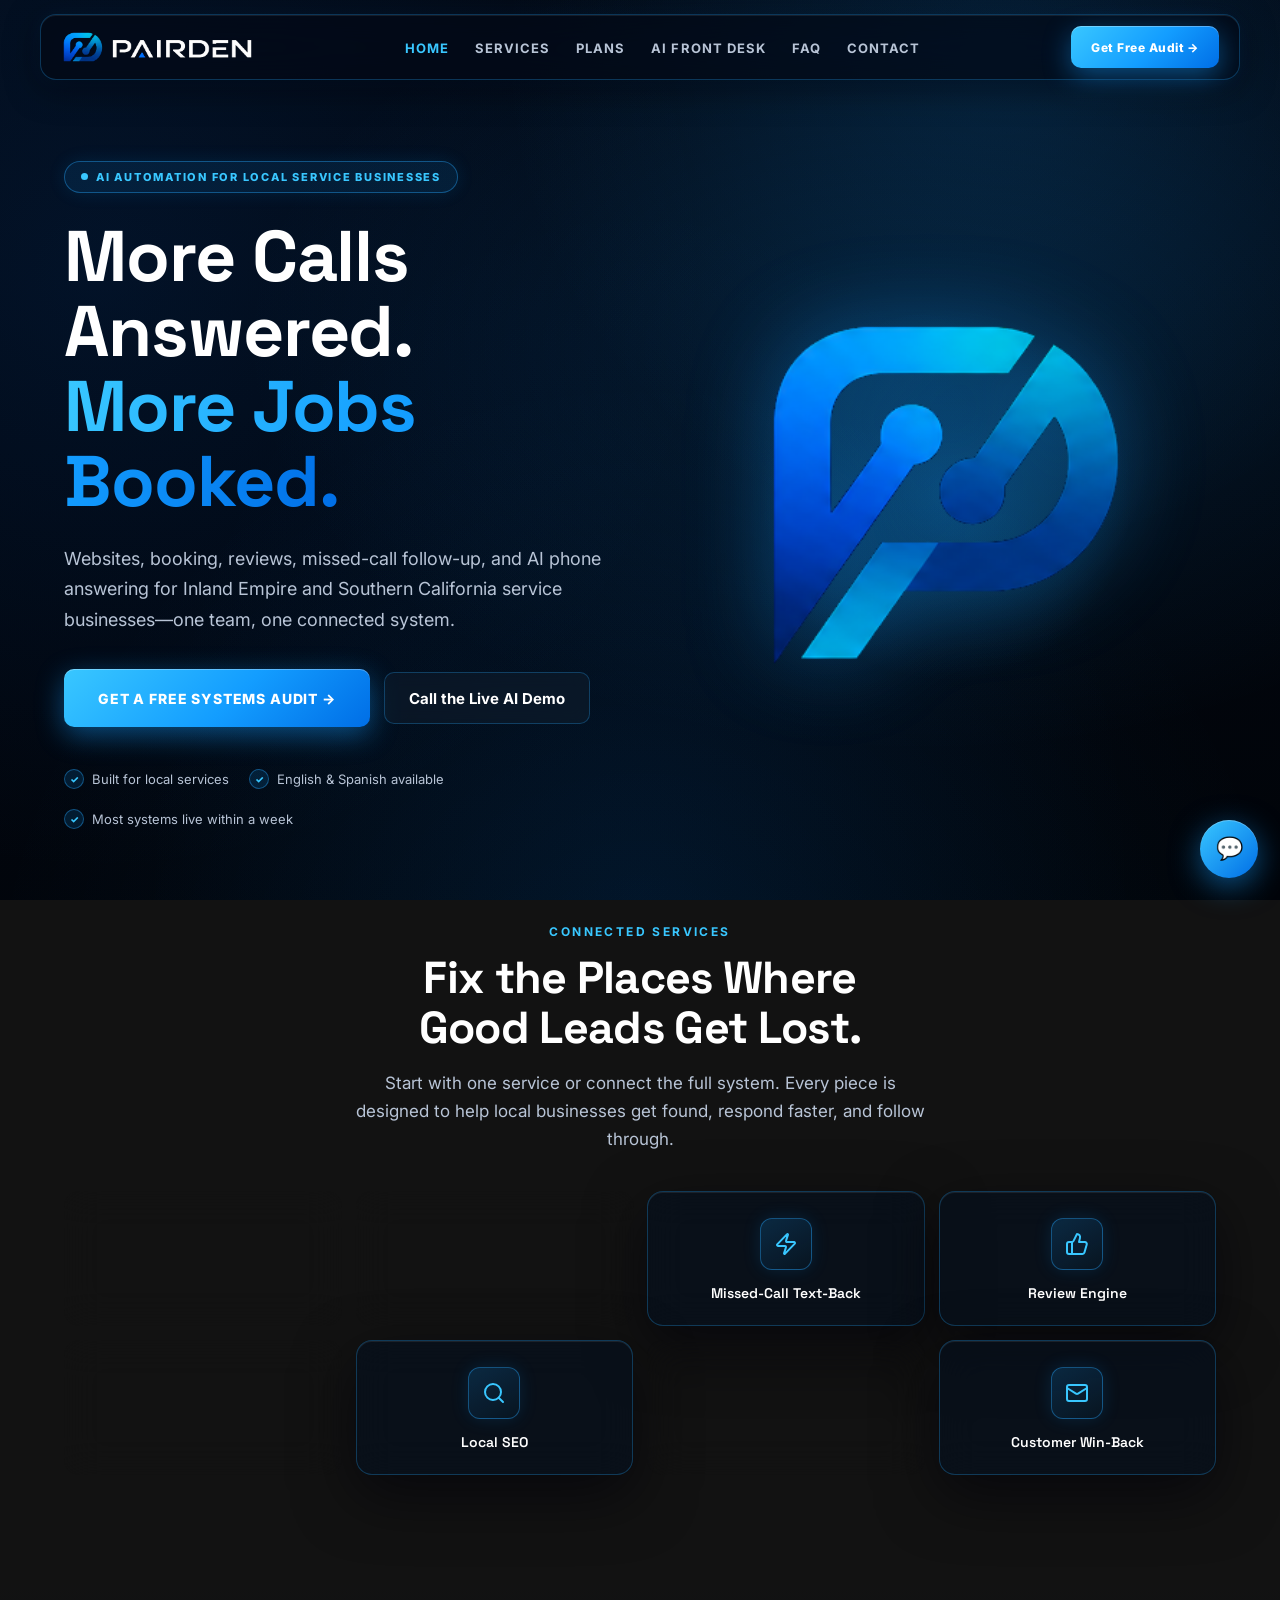
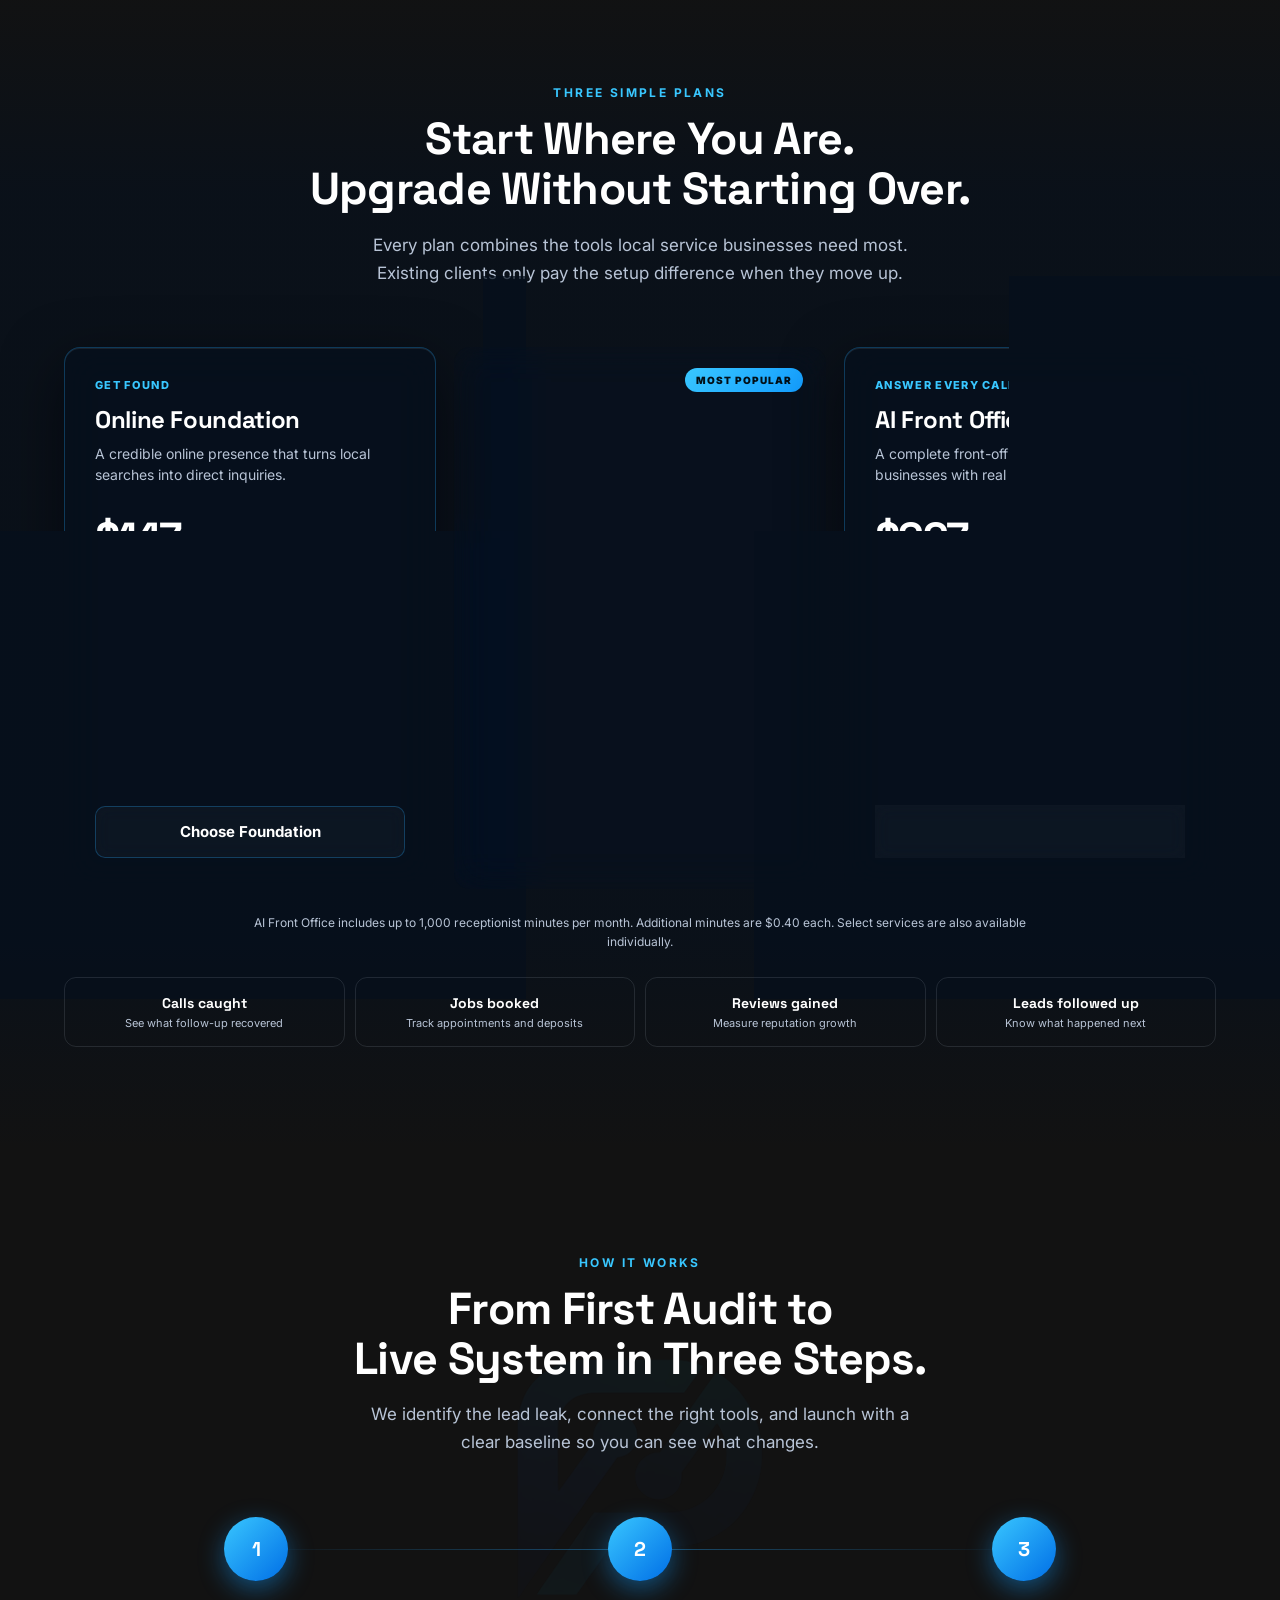
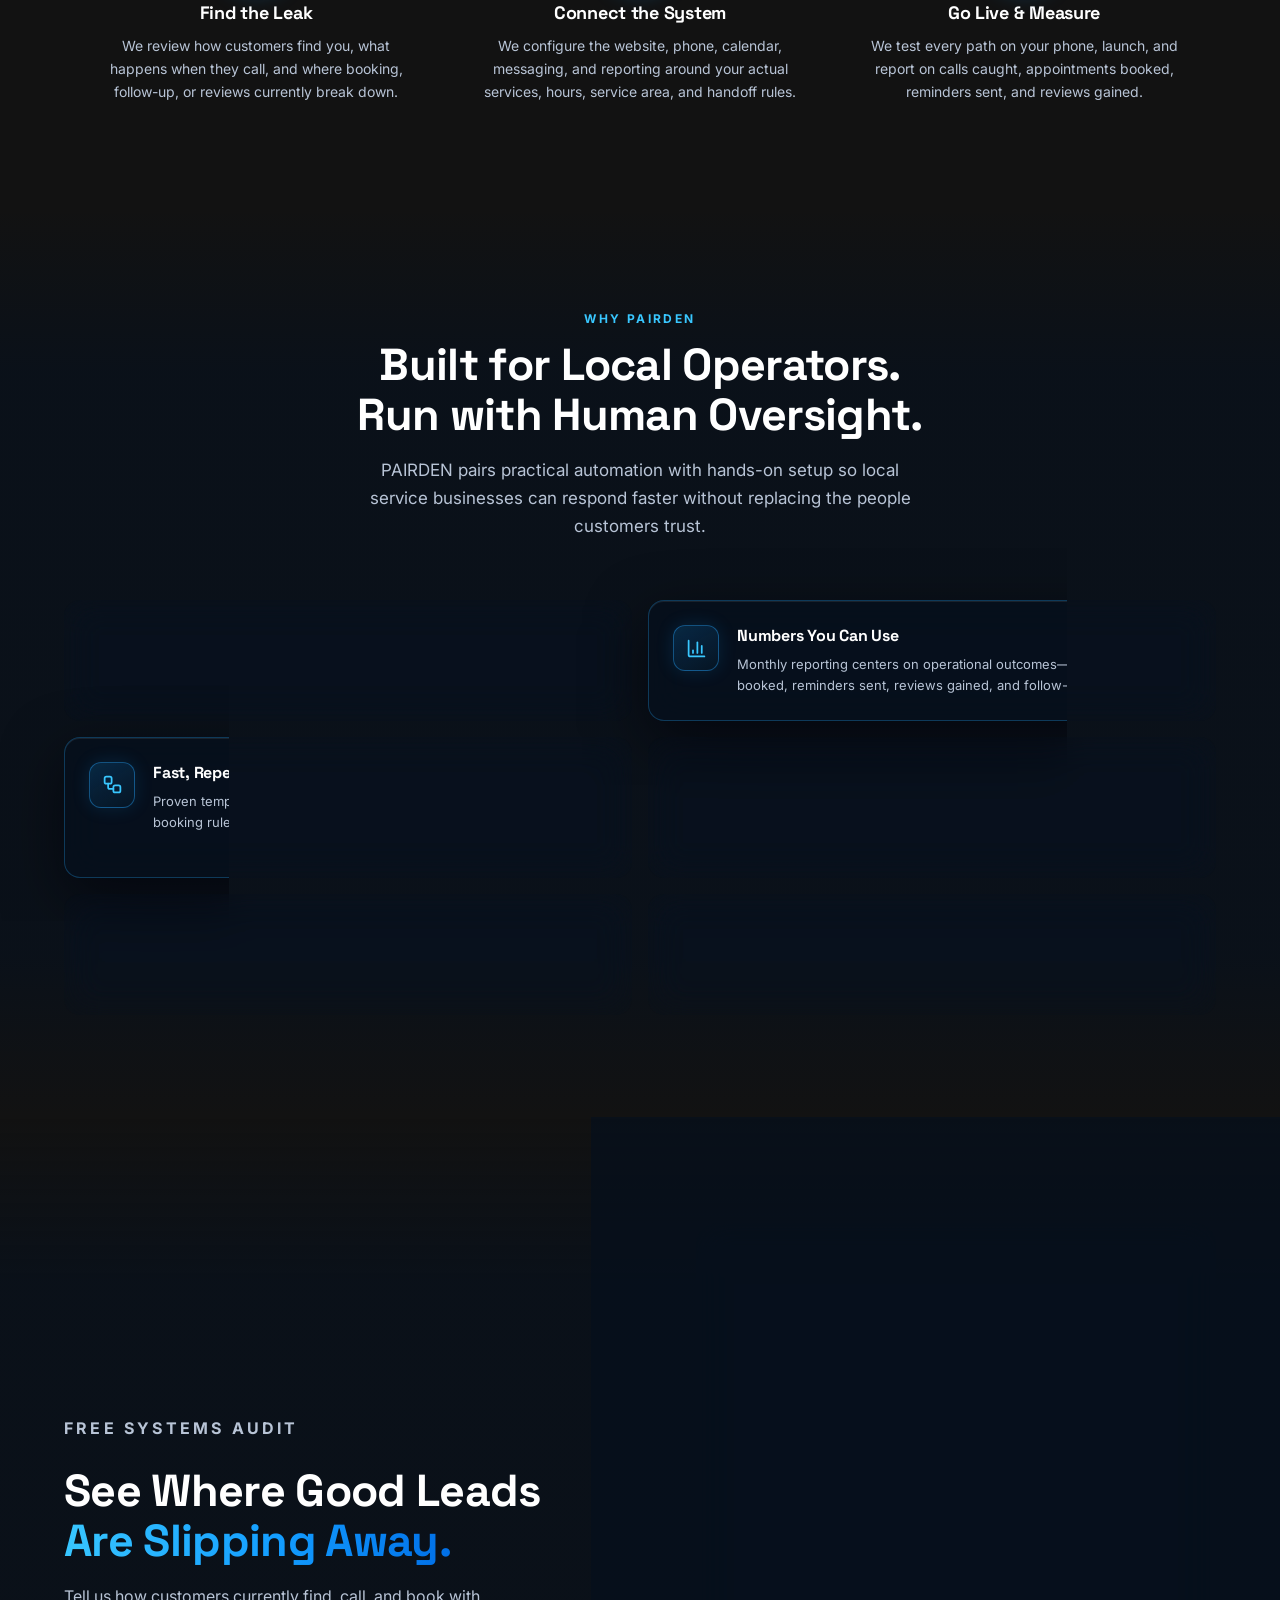
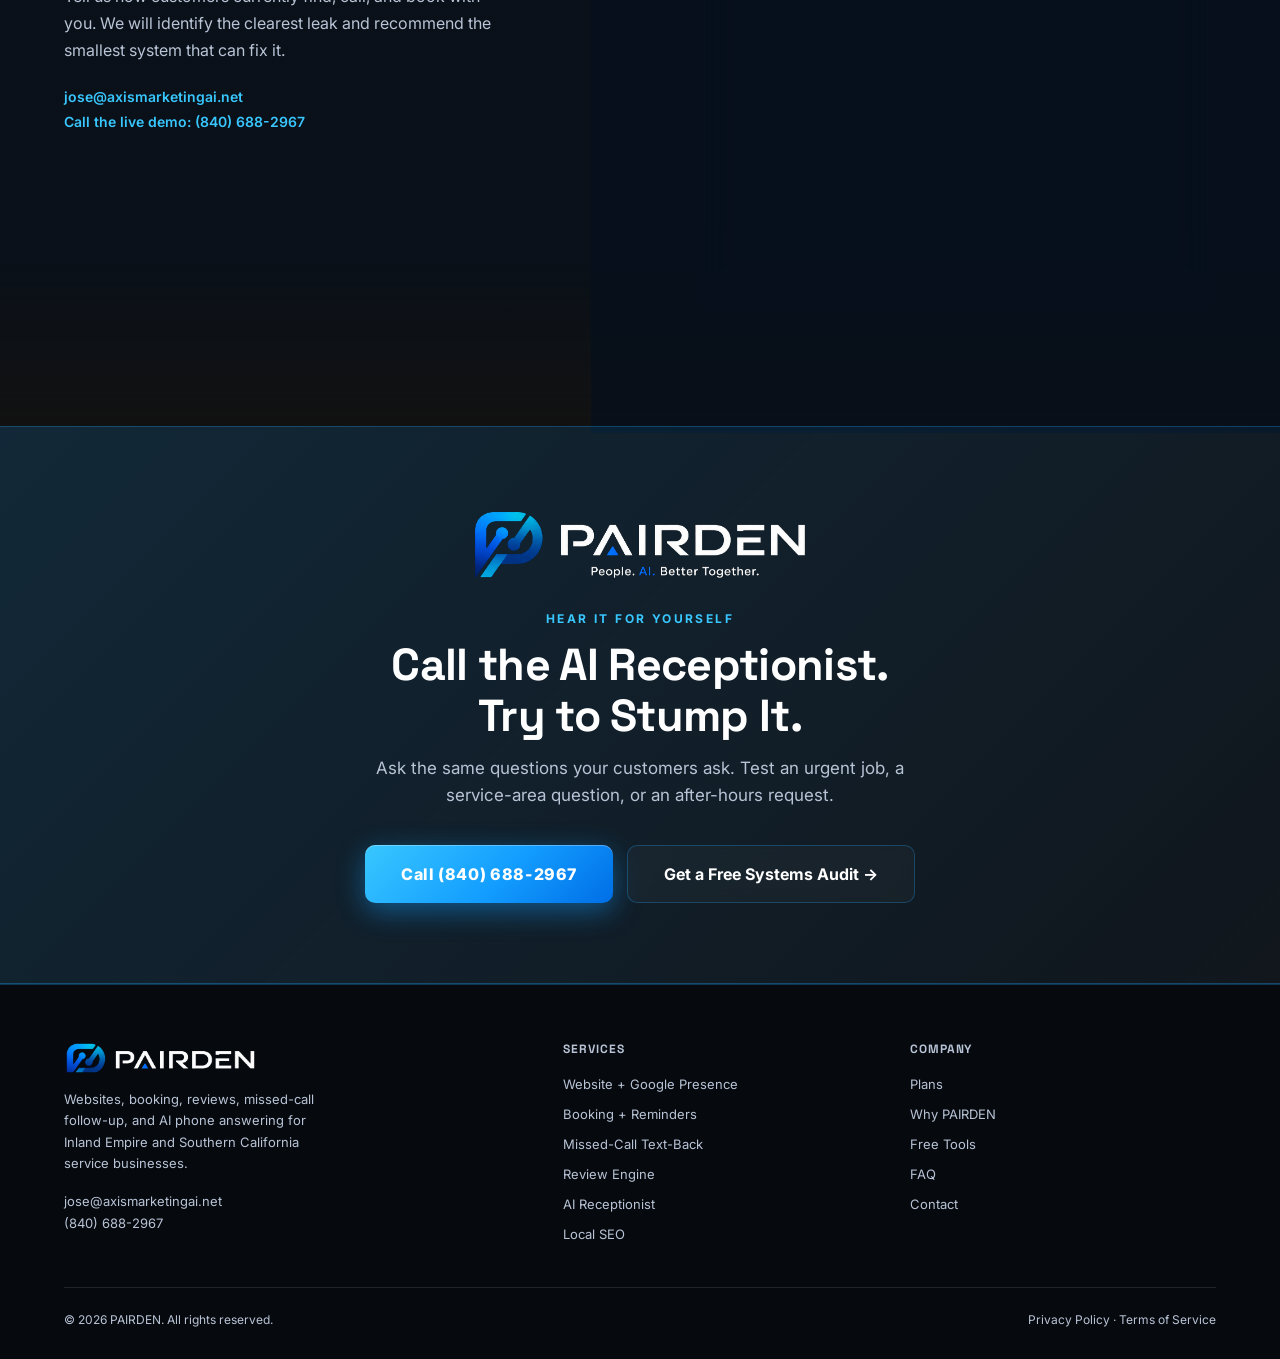
==== commit 63514920: "Prepare pairden.com domain migration" ====
--- a/index.html
+++ b/index.html
@@ -7,27 +7,27 @@
   <meta name="description" content="PAIRDEN builds connected websites, booking, review, missed-call, and AI phone systems for Inland Empire and Southern California service businesses." />
   <link rel="icon" type="image/png" href="assets/pairden-icon.png" />
   <meta name="theme-color" content="#020711" />
-  <link rel="canonical" href="https://axismarketingai.net/" />
+  <link rel="canonical" href="https://pairden.com/" />
   <meta property="og:title" content="PAIRDEN | More Calls Answered. More Jobs Booked." />
   <meta property="og:description" content="Websites, booking, reviews, missed-call follow-up, and AI phone answering for local service businesses." />
   <meta property="og:type" content="website" />
-  <meta property="og:url" content="https://axismarketingai.net/" />
-  <meta property="og:image" content="https://axismarketingai.net/assets/pairden-social-card.png" />
+  <meta property="og:url" content="https://pairden.com/" />
+  <meta property="og:image" content="https://pairden.com/assets/pairden-social-card.png" />
   <meta property="og:image:width" content="1200" />
   <meta property="og:image:height" content="630" />
   <meta name="twitter:card" content="summary_large_image" />
   <meta name="twitter:title" content="PAIRDEN | More Calls Answered. More Jobs Booked." />
   <meta name="twitter:description" content="Connected lead systems for local service businesses in Inland Empire and Southern California." />
-  <meta name="twitter:image" content="https://axismarketingai.net/assets/pairden-social-card.png" />
+  <meta name="twitter:image" content="https://pairden.com/assets/pairden-social-card.png" />
   <meta name="robots" content="index, follow" />
   <script type="application/ld+json">
   {
     "@context": "https://schema.org",
     "@type": "Organization",
     "name": "PAIRDEN",
-    "url": "https://axismarketingai.net/",
-    "logo": "https://axismarketingai.net/assets/pairden-icon.png",
-    "image": "https://axismarketingai.net/assets/pairden-social-card.png",
+    "url": "https://pairden.com/",
+    "logo": "https://pairden.com/assets/pairden-icon.png",
+    "image": "https://pairden.com/assets/pairden-social-card.png",
     "description": "Connected websites, booking, review, missed-call, and AI phone systems for local service businesses.",
     "telephone": "+1-840-688-2967",
     "email": "jose@axismarketingai.net",
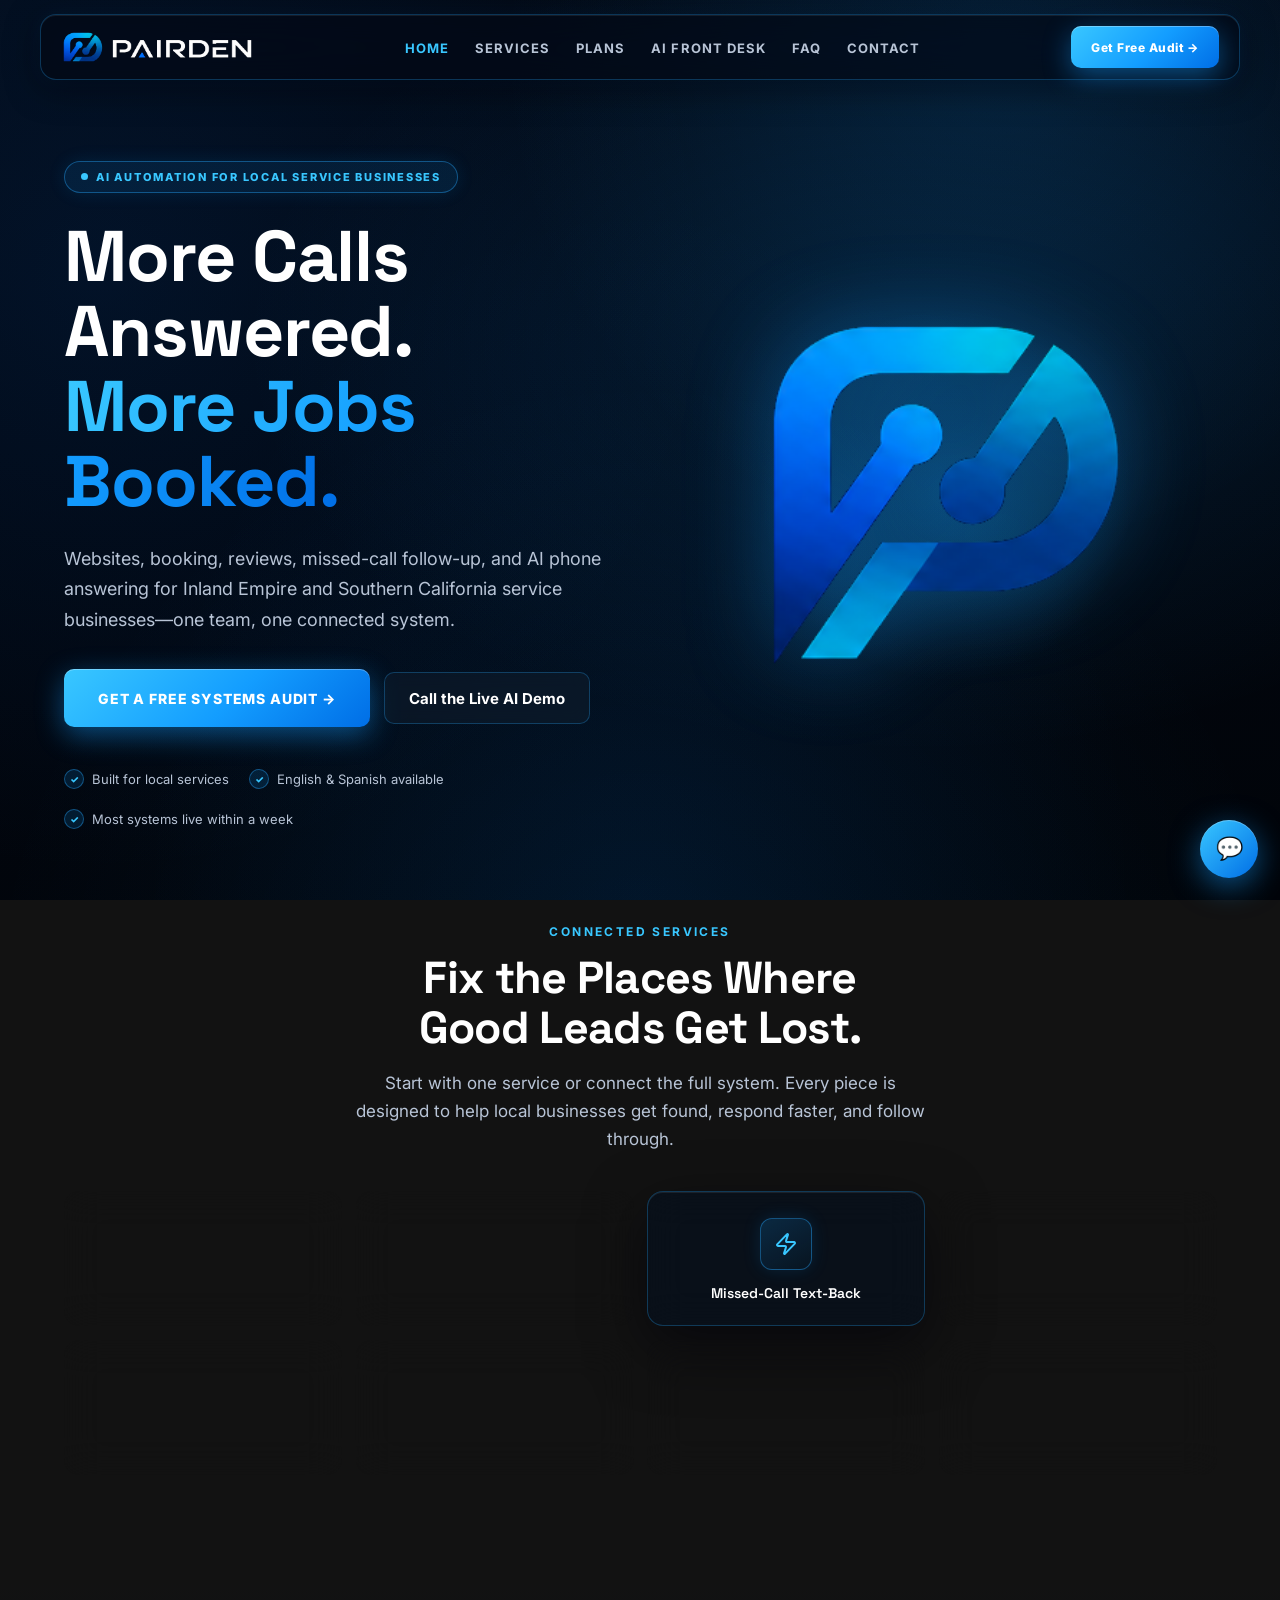
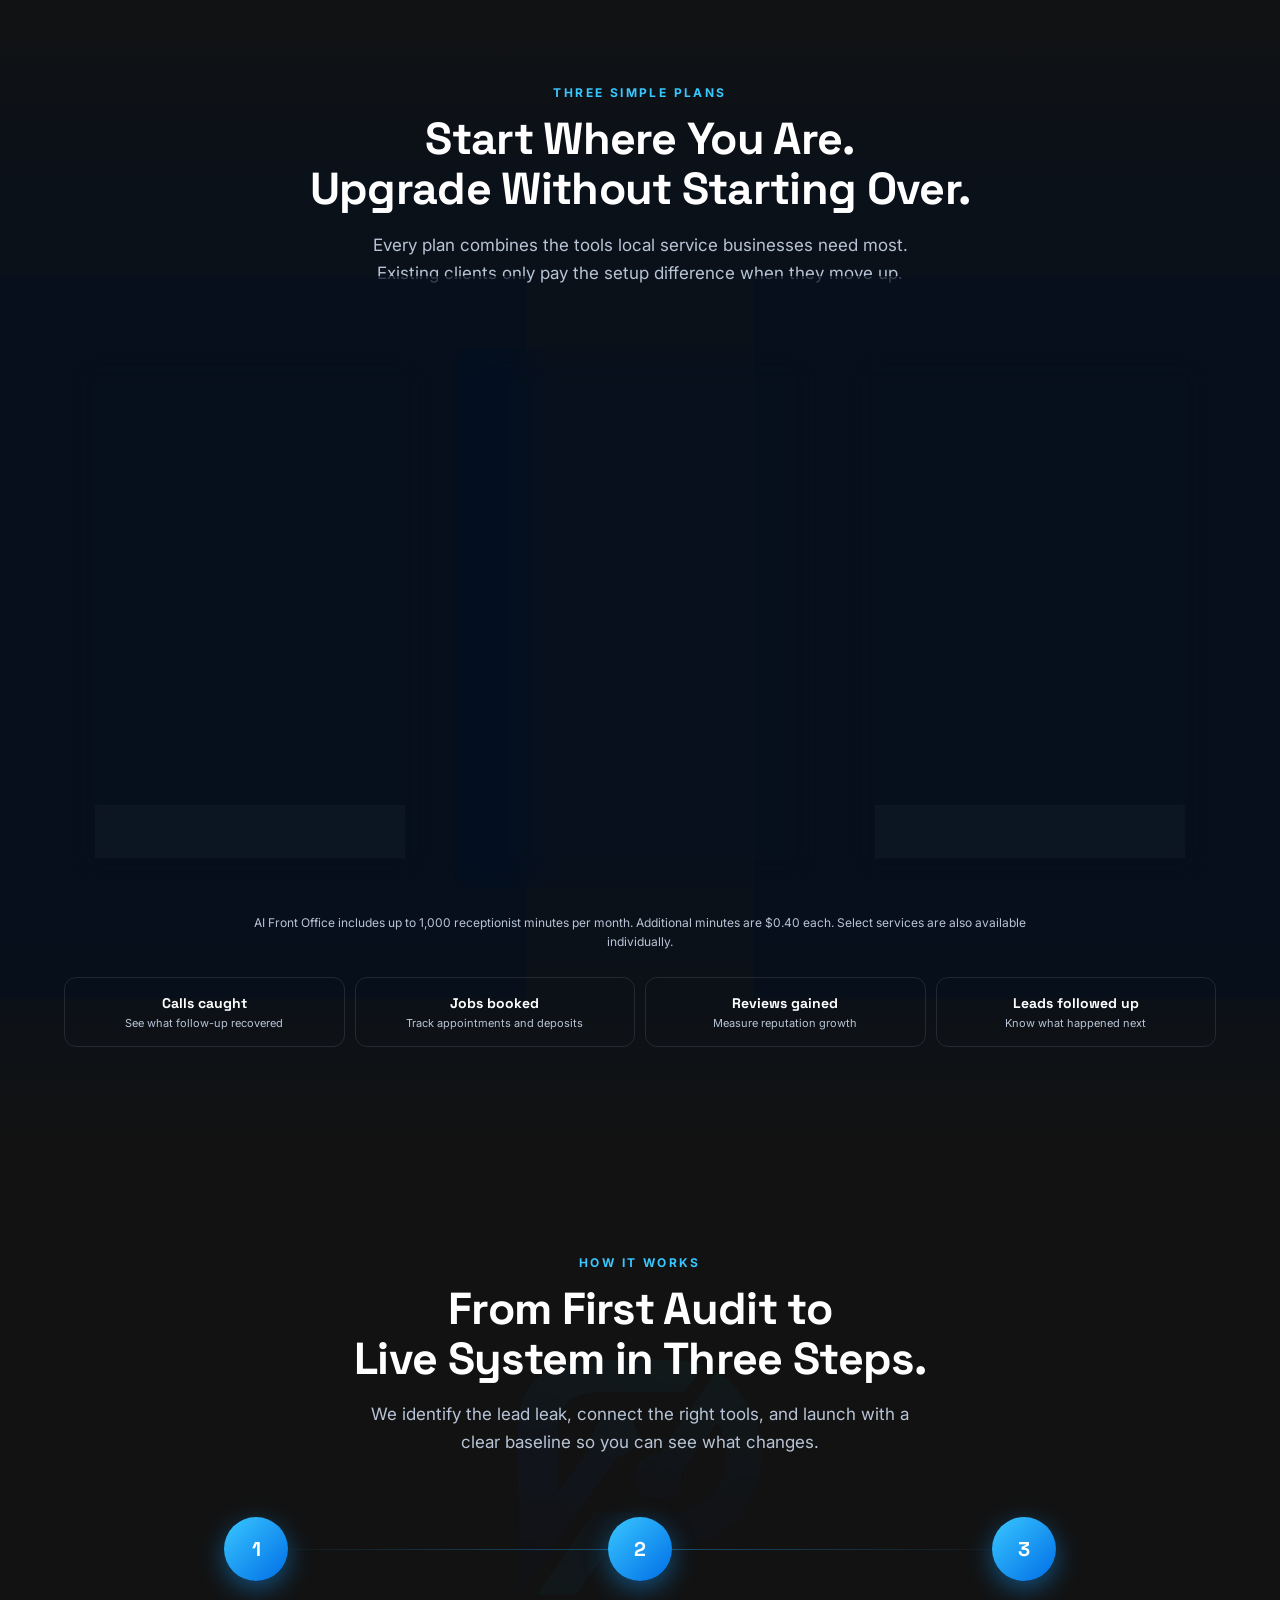
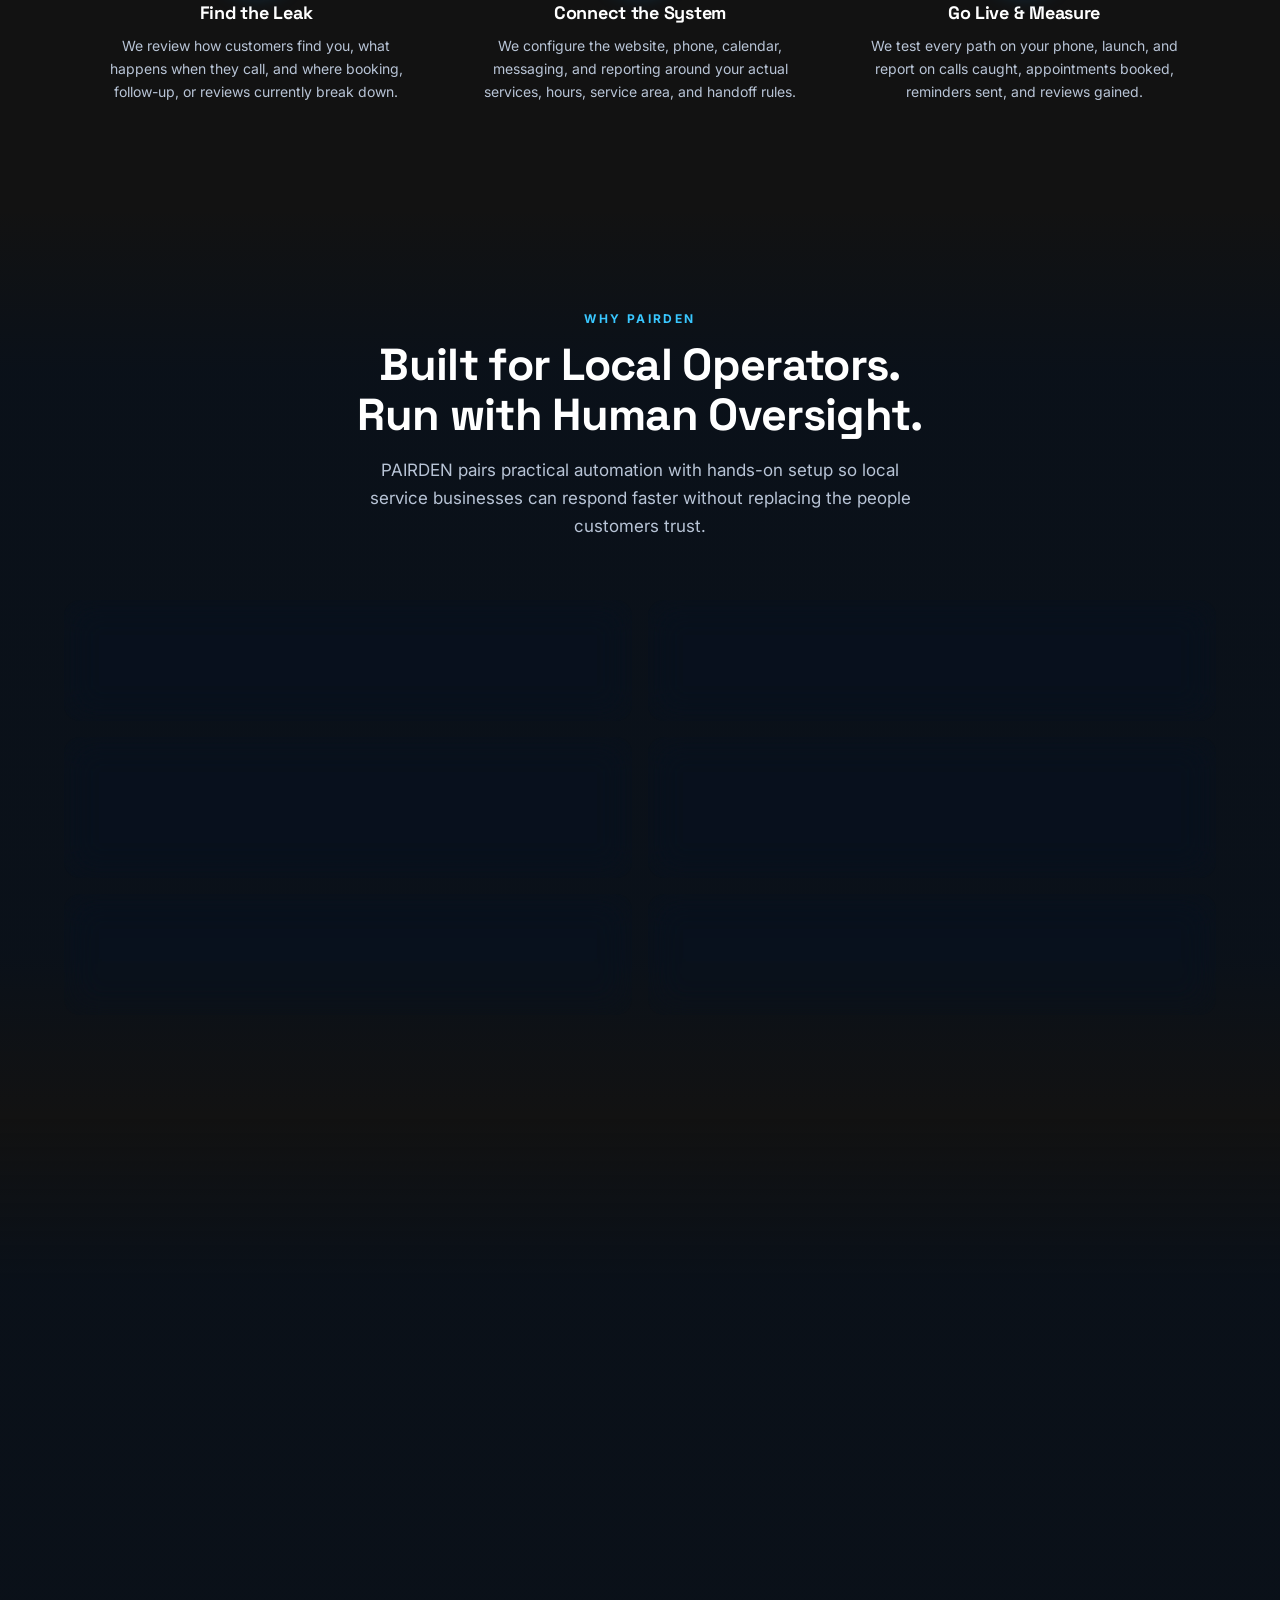
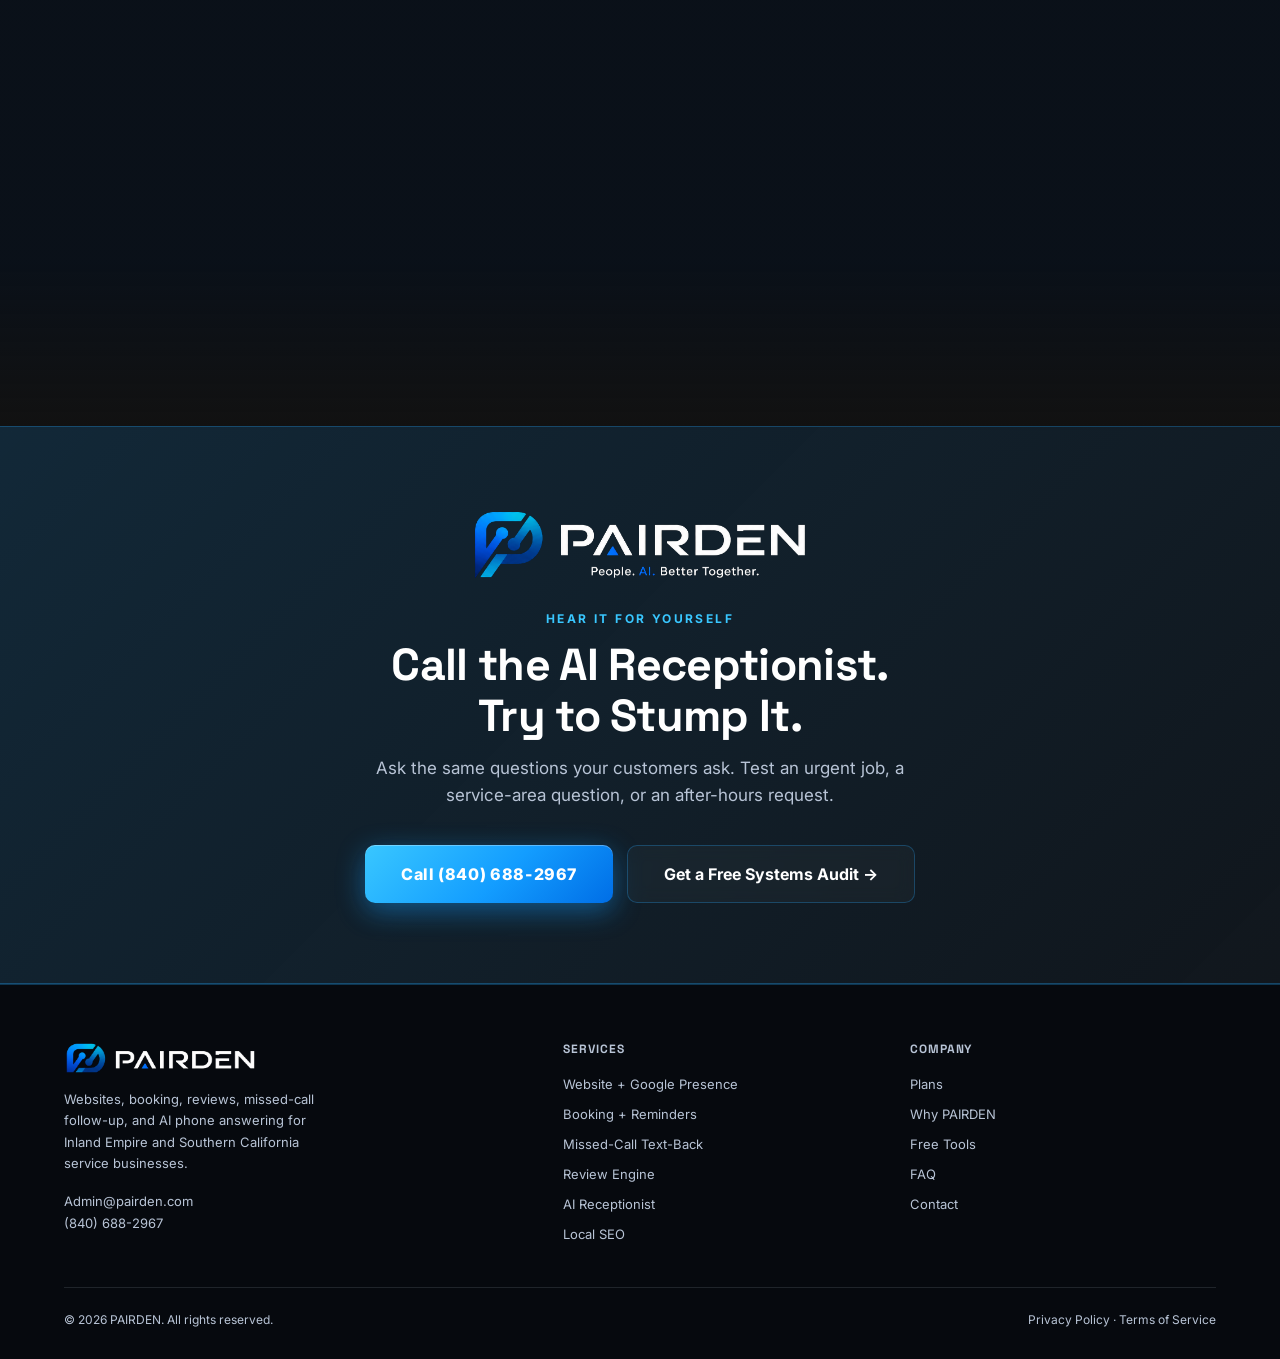
==== commit 31179f44: "Update PAIRDEN contact email" ====
--- a/index.html
+++ b/index.html
@@ -30,7 +30,7 @@
     "image": "https://pairden.com/assets/pairden-social-card.png",
     "description": "Connected websites, booking, review, missed-call, and AI phone systems for local service businesses.",
     "telephone": "+1-840-688-2967",
-    "email": "jose@axismarketingai.net",
+    "email": "Admin@pairden.com",
     "areaServed": ["Inland Empire", "Southern California"]
   }
   </script>
@@ -572,7 +572,7 @@
           <h2>See Where Good Leads<br><span class="grad-text">Are Slipping Away.</span></h2>
           <p>Tell us how customers currently find, call, and book with you. We will identify the clearest leak and recommend the smallest system that can fix it.</p>
           <div class="contact-direct">
-            <a href="mailto:jose@axismarketingai.net">jose@axismarketingai.net</a>
+            <a href="mailto:Admin@pairden.com">Admin@pairden.com</a>
             <a href="tel:+18406882967">Call the live demo: (840) 688-2967</a>
           </div>
         </div>
@@ -688,7 +688,7 @@
           <img src="assets/pairden-wordmark-white.png" alt="PAIRDEN" class="footer-wordmark" />
           <p>Websites, booking, reviews, missed-call follow-up, and AI phone answering for Inland Empire and Southern California service businesses.</p>
           <div class="footer-contact">
-            <a href="mailto:jose@axismarketingai.net">jose@axismarketingai.net</a>
+            <a href="mailto:Admin@pairden.com">Admin@pairden.com</a>
             <a href="tel:+18406882967">(840) 688-2967</a>
           </div>
         </div>
